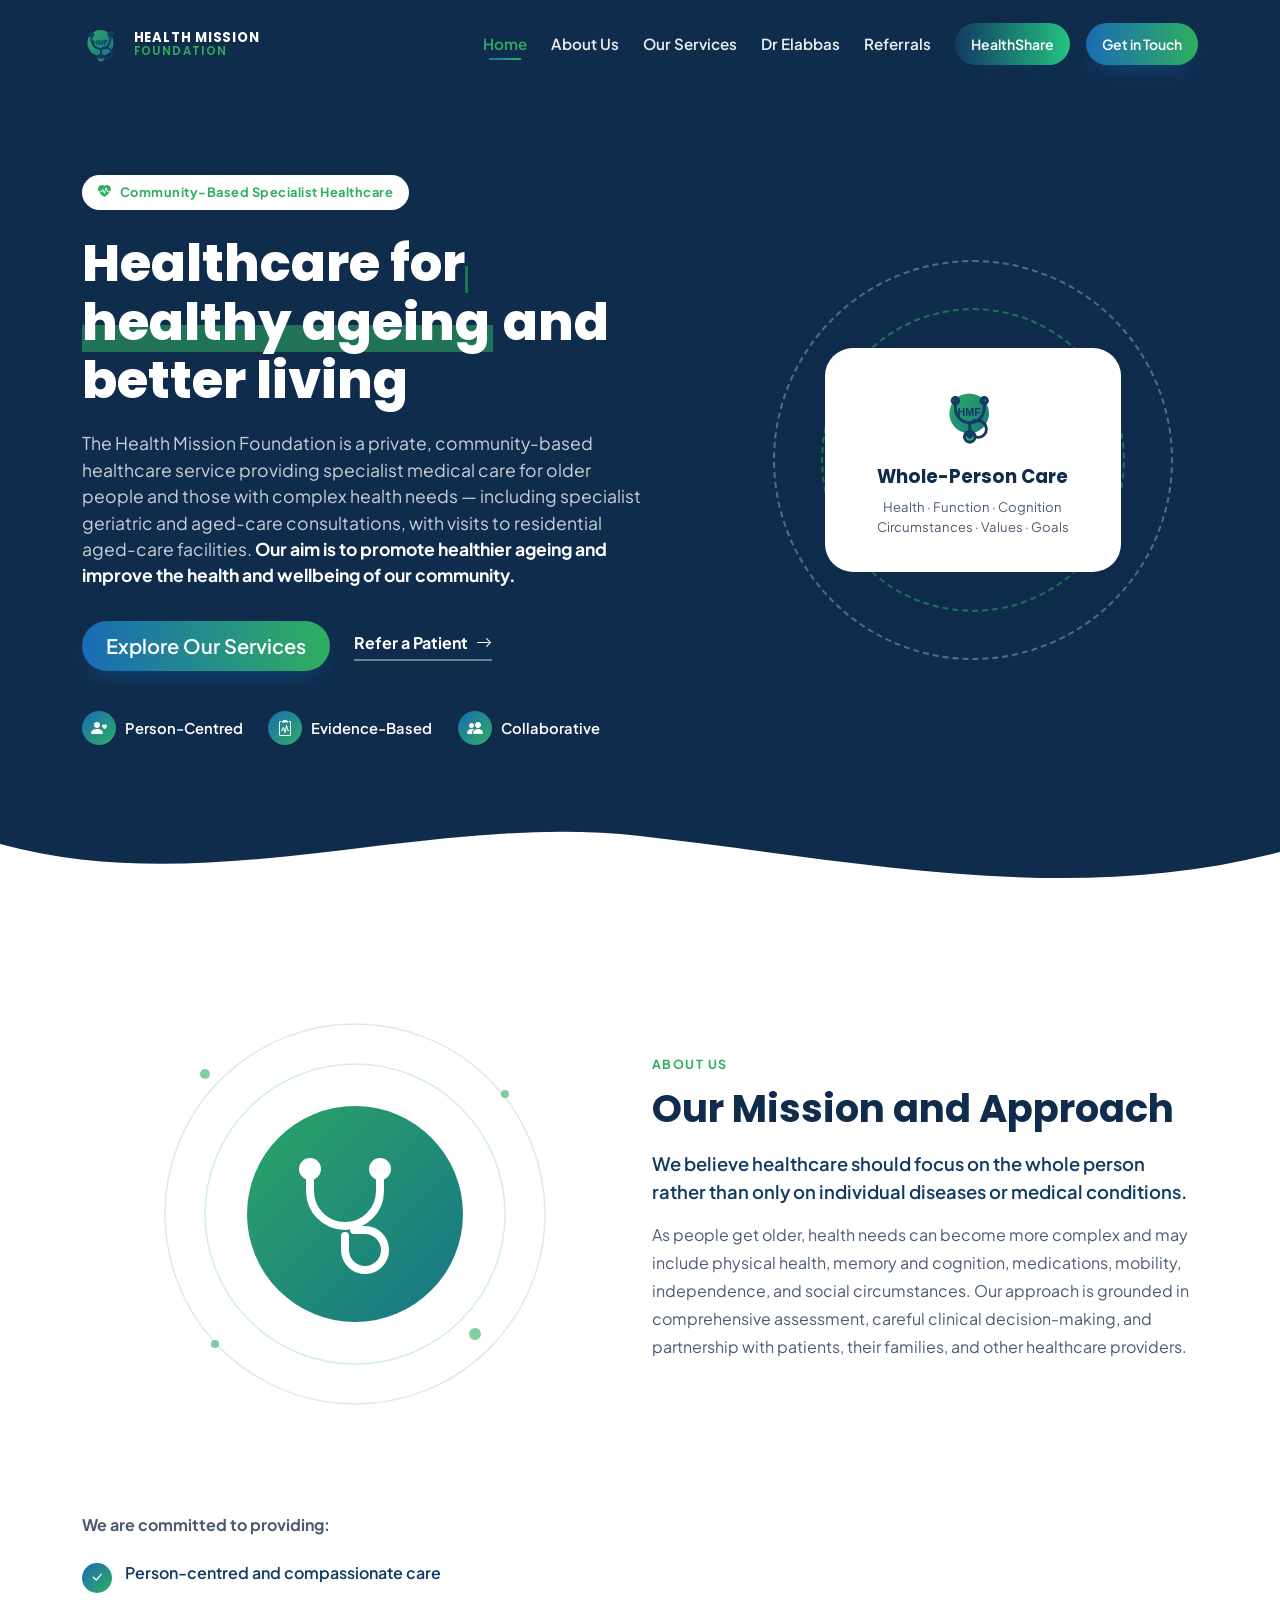
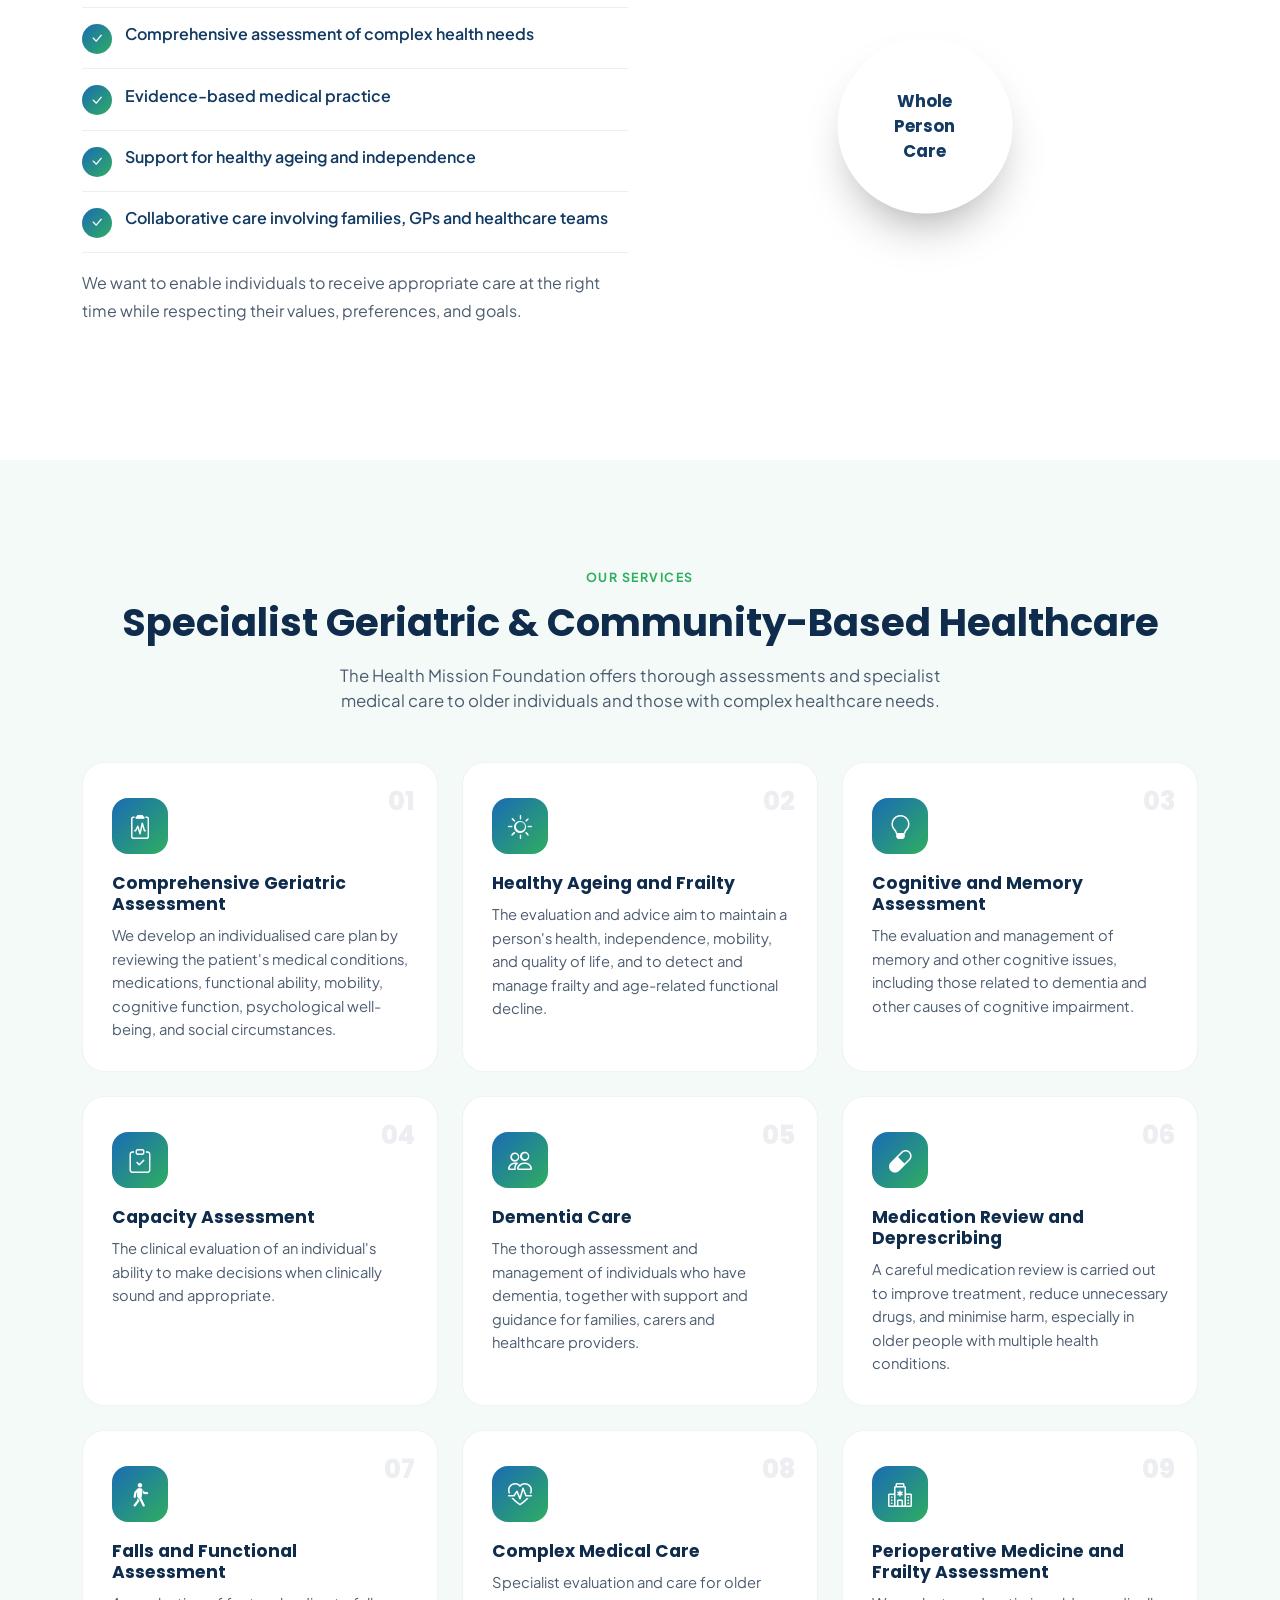
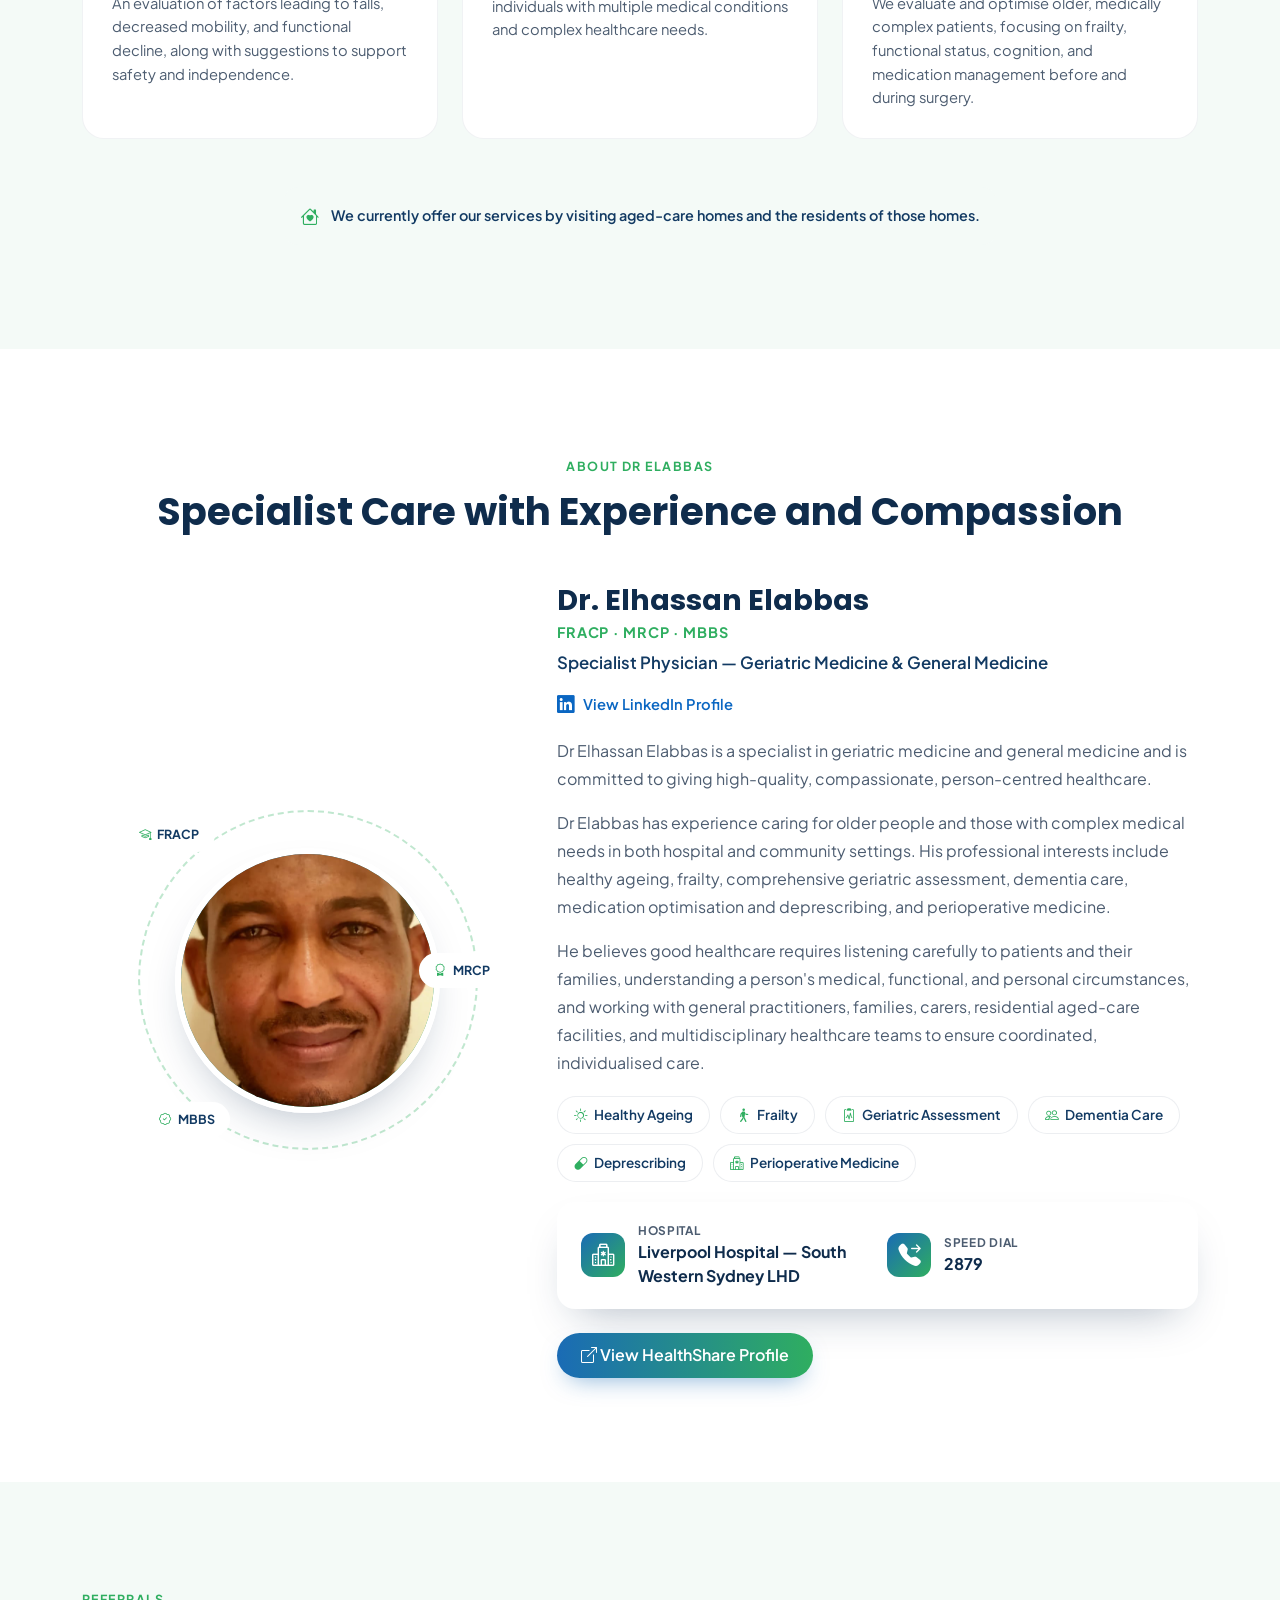
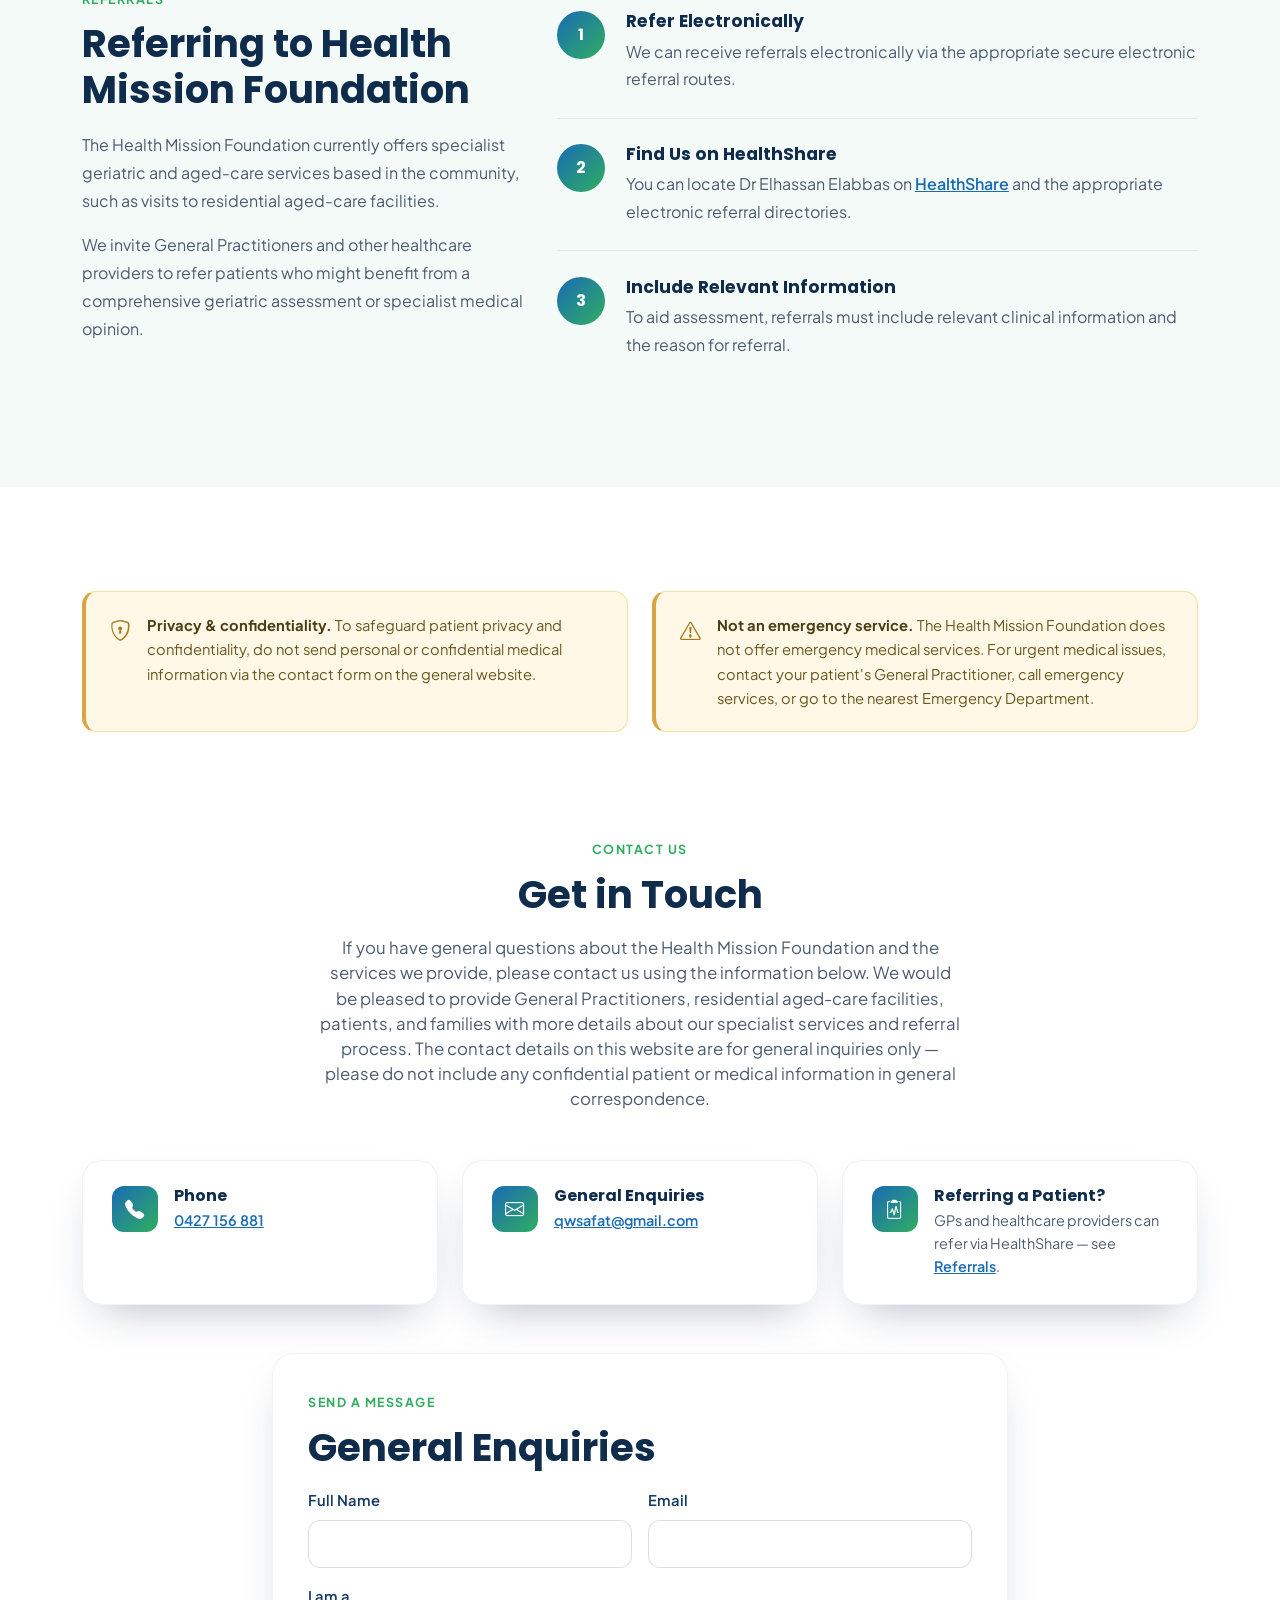
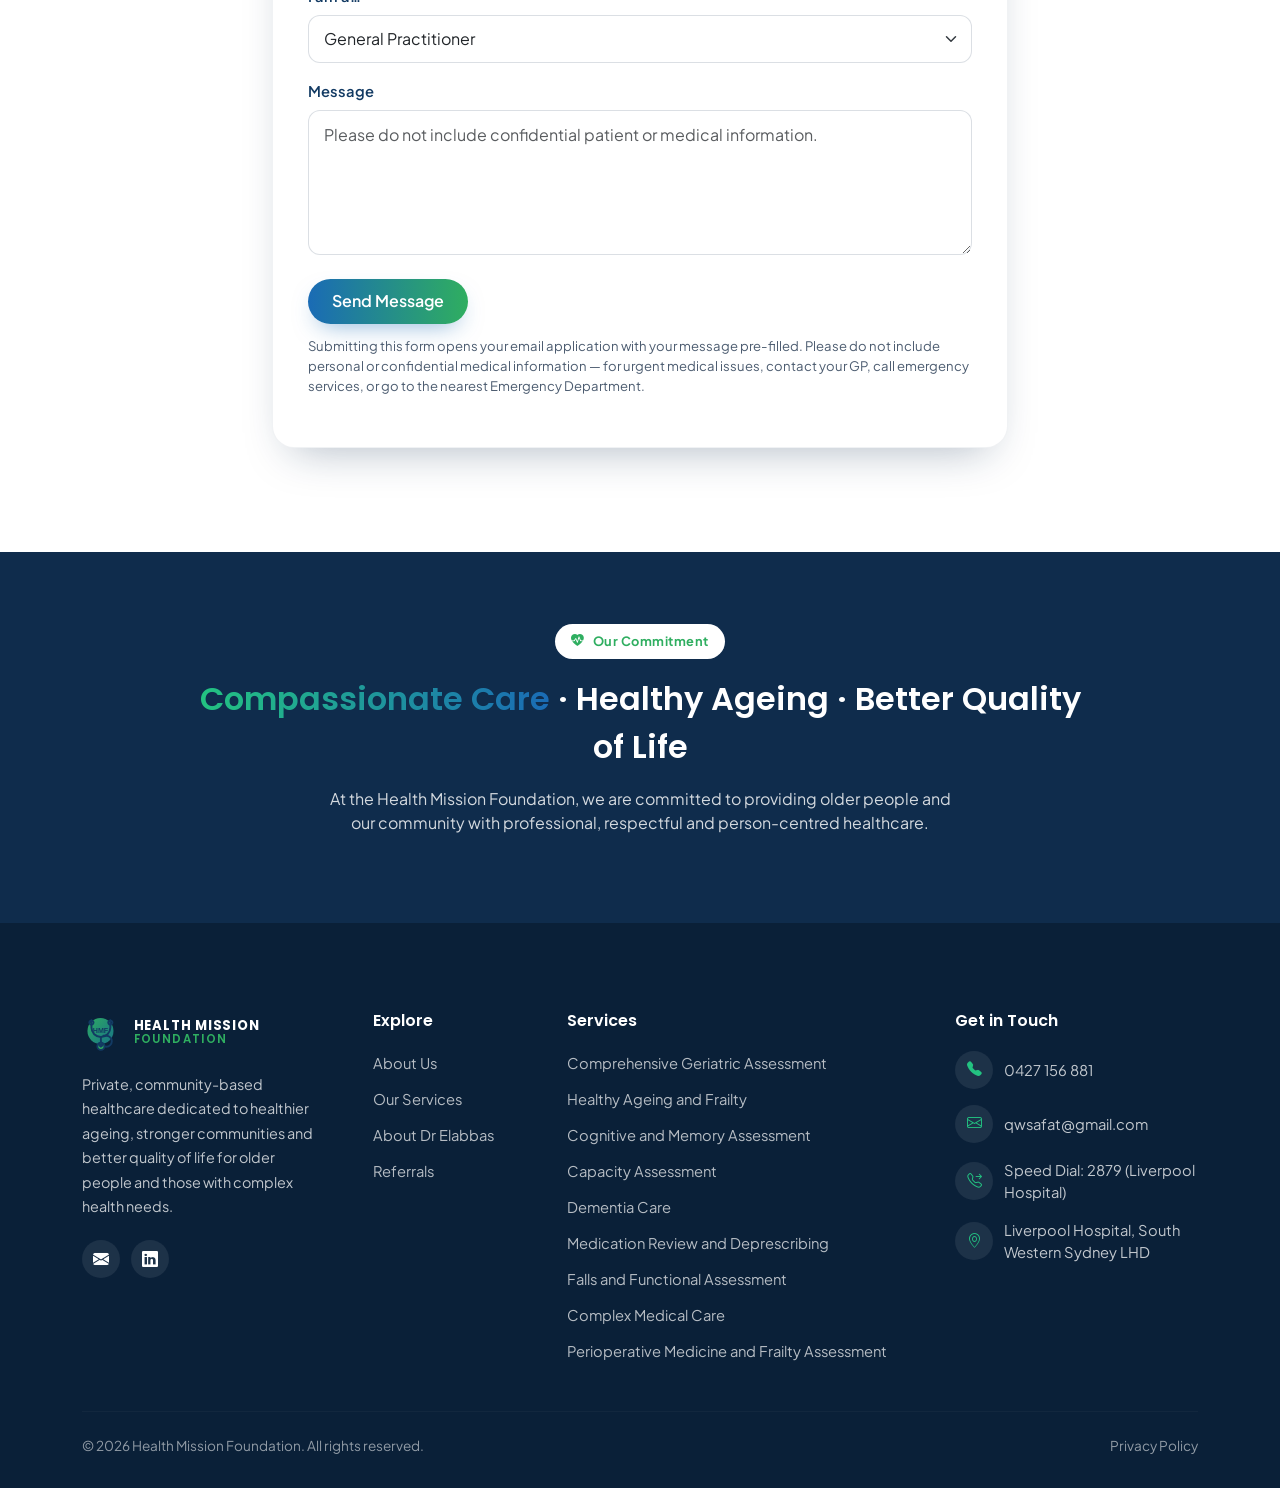
==== index.html @ 9118a7e2 "Initial commit: Health Mission Foundation website Single-page site (index.html) plus a privacy polic" ====
<!DOCTYPE html>
<html lang="en-AU">
<head>
<meta charset="UTF-8">
<meta name="viewport" content="width=device-width, initial-scale=1.0">
<title>Health Mission Foundation | Geriatric &amp; Aged-Care Specialist, South Western Sydney</title>
<meta name="description" content="Private, community-based specialist geriatric and general medicine care in South Western Sydney NSW. Comprehensive geriatric assessment, dementia care, falls &amp; frailty assessment, and more.">
<meta name="robots" content="index, follow">
<meta name="theme-color" content="#0f2c4c">

<!-- NOTE: this is a placeholder domain — replace every occurrence below (canonical, og:url, og:image, twitter:image, JSON-LD "url") with the real live domain once the site is deployed -->
<link rel="canonical" href="https://www.healthmissionfoundation.com.au/">

<!-- Social share previews (Open Graph / Twitter Card) -->
<meta property="og:type" content="website">
<meta property="og:site_name" content="Health Mission Foundation">
<meta property="og:title" content="Health Mission Foundation | Specialist Healthcare for Healthy Ageing">
<meta property="og:description" content="Private, community-based specialist geriatric and aged-care healthcare for older people and those with complex health needs.">
<meta property="og:image" content="https://www.healthmissionfoundation.com.au/assets/og-image.png">
<meta property="og:url" content="https://www.healthmissionfoundation.com.au/">
<meta property="og:locale" content="en_AU">
<meta name="twitter:card" content="summary_large_image">
<meta name="twitter:title" content="Health Mission Foundation | Specialist Healthcare for Healthy Ageing">
<meta name="twitter:description" content="Private, community-based specialist geriatric and aged-care healthcare for older people and those with complex health needs.">
<meta name="twitter:image" content="https://www.healthmissionfoundation.com.au/assets/og-image.png">

<link rel="icon" type="image/svg+xml" href="assets/logo.svg">

<!-- Fonts -->
<link rel="preconnect" href="https://fonts.googleapis.com">
<link href="https://fonts.googleapis.com/css2?family=Poppins:wght@500;600;700;800&family=Plus+Jakarta+Sans:wght@400;500;600;700&display=swap" rel="stylesheet">

<!-- Bootstrap -->
<link href="https://cdn.jsdelivr.net/npm/bootstrap@5.3.3/dist/css/bootstrap.min.css" rel="stylesheet">
<link rel="stylesheet" href="https://cdn.jsdelivr.net/npm/bootstrap-icons@1.11.3/font/bootstrap-icons.css">

<link rel="stylesheet" href="css/style.css">

<!-- Structured data for search engines -->
<script type="application/ld+json">
{
  "@context": "https://schema.org",
  "@type": "MedicalBusiness",
  "name": "Health Mission Foundation",
  "description": "Private, community-based healthcare service providing specialist geriatric and general medicine care for older people and those with complex health needs, including visits to residential aged-care facilities.",
  "url": "https://www.healthmissionfoundation.com.au/",
  "logo": "https://www.healthmissionfoundation.com.au/assets/logo.svg",
  "image": "https://www.healthmissionfoundation.com.au/assets/og-image.png",
  "telephone": "+61427156881",
  "email": "qwsafat@gmail.com",
  "areaServed": {
    "@type": "AdministrativeArea",
    "name": "South Western Sydney, NSW, Australia"
  },
  "medicalSpecialty": "Geriatric",
  "employee": {
    "@type": "Physician",
    "name": "Dr Elhassan Elabbas",
    "honorificPrefix": "Dr",
    "description": "Specialist Physician (Geriatric Medicine & General Medicine) — FRACP, MRCP, MBBS. Practises at Liverpool Hospital, South Western Sydney Local Health District.",
    "medicalSpecialty": ["Geriatric", "General Practice"]
  }
}
</script>
</head>
<body>

<!-- ============ NAVBAR ============ -->
<nav class="navbar navbar-expand-lg fixed-top hmf-navbar" id="hmfNav">
  <div class="container">
    <a class="navbar-brand hmf-brand" href="index.html#top">
      <img src="assets/logo.svg" alt="Health Mission Foundation" class="hmf-brand-mark">
      <span class="hmf-brand-text">
        <span class="hmf-brand-line1">HEALTH MISSION</span>
        <span class="hmf-brand-line2">FOUNDATION</span>
      </span>
    </a>
    <button class="navbar-toggler" type="button" data-bs-toggle="collapse" data-bs-target="#hmfNavLinks" aria-controls="hmfNavLinks" aria-expanded="false" aria-label="Toggle navigation">
      <span class="navbar-toggler-icon"></span>
    </button>
    <div class="collapse navbar-collapse" id="hmfNavLinks">
      <ul class="navbar-nav ms-auto align-items-lg-center gap-lg-2">
        <li class="nav-item"><a class="nav-link" href="index.html#top">Home</a></li>
        <li class="nav-item"><a class="nav-link" href="index.html#about">About Us</a></li>
        <li class="nav-item"><a class="nav-link" href="index.html#services">Our Services</a></li>
        <li class="nav-item"><a class="nav-link" href="index.html#specialist">Dr Elabbas</a></li>
        <li class="nav-item"><a class="nav-link" href="index.html#referrals">Referrals</a></li>
        <li class="nav-item ms-lg-2">
          <a class="btn hmf-btn-healthshare btn-sm px-3" href="https://www.healthshare.com.au/profile/professional/437690-dr-elhassan-elabbas/" target="_blank" rel="noopener noreferrer">HealthShare</a>
        </li>
        <li class="nav-item ms-lg-2">
          <a class="btn hmf-btn-primary btn-sm px-3" href="index.html#contact">Get in Touch</a>
        </li>
      </ul>
    </div>
  </div>
</nav>

<!-- ============ HOME / HERO ============ -->
<header class="hmf-hero" id="top">
  <svg class="hmf-heartbeat" viewBox="0 0 800 120" preserveAspectRatio="none" aria-hidden="true">
    <path id="hmfHeartbeatPath" d="M0,60 L140,60 L165,20 L190,100 L215,60 L250,60 L270,40 L290,60 L800,60" />
  </svg>

  <div class="container hmf-hero-content">
    <div class="row align-items-center gy-5">
      <div class="col-lg-7">
        <span class="hmf-eyebrow reveal-up">
          <i class="bi bi-heart-pulse-fill"></i> Community-Based Specialist Healthcare
        </span>
        <h1 class="hmf-hero-title reveal-up delay-1">
          Healthcare for <span class="hmf-highlight-mark"> <br>
            healthy ageing</span> and better living
        </h1>
        <p class="hmf-hero-sub reveal-up delay-2">
          The Health Mission Foundation is a private, community-based healthcare service
          providing specialist medical care for older people and those with complex health
          needs &mdash; including specialist geriatric and aged-care consultations, with
          visits to residential aged-care facilities.
          <strong>Our aim is to promote healthier ageing and improve the health and
          wellbeing of our community.</strong>
        </p>
        <div class="d-flex flex-wrap align-items-center gap-4 reveal-up delay-3">
          <a href="index.html#services" class="btn hmf-btn-primary btn-lg px-4">Explore Our Services</a>
          <a href="index.html#referrals" class="hmf-text-link">Refer a Patient <i class="bi bi-arrow-right"></i></a>
        </div>

        <div class="hmf-value-strip reveal-up delay-4">
          <div class="hmf-value-item"><i class="bi bi-person-heart"></i><span>Person-Centred</span></div>
          <div class="hmf-value-item"><i class="bi bi-clipboard2-pulse"></i><span>Evidence-Based</span></div>
          <div class="hmf-value-item"><i class="bi bi-people-fill"></i><span>Collaborative</span></div>
        </div>
      </div>

      <div class="col-lg-5">
        <div class="hmf-hero-visual reveal-up delay-2">
          <div class="hmf-orbit-ring hmf-ring-1"></div>
          <div class="hmf-orbit-ring hmf-ring-2"></div>
          <div class="hmf-hero-card">
            <img src="assets/logo.svg" alt="HMF mark" class="hmf-hero-logo">
            <p class="hmf-hero-card-title">Whole-Person Care</p>
            <p class="hmf-hero-card-sub">Health &middot; Function &middot; Cognition<br>Circumstances &middot; Values &middot; Goals</p>
          </div>
        </div>
      </div>
    </div>
  </div>

  <div class="hmf-hero-wave">
    <svg viewBox="0 0 1440 90" preserveAspectRatio="none"><path d="M0,32 C240,90 480,0 720,24 C960,48 1200,96 1440,40 L1440,100 L0,100 Z"></path></svg>
  </div>
</header>

<!-- ============ ABOUT US ============ -->
<section class="hmf-section" id="about">
  <div class="container">
    <div class="row align-items-center gy-5">
      <div class="col-lg-6 reveal-up">
        <div class="hmf-about-graphic" aria-hidden="true">
          <svg viewBox="0 0 420 420" class="w-100">
            <circle cx="210" cy="210" r="190" class="hmf-og-ring" />
            <circle cx="210" cy="210" r="150" class="hmf-og-ring hmf-og-ring-2" />
            <circle cx="210" cy="210" r="108" fill="url(#aboutGrad)"/>
            <defs>
              <linearGradient id="aboutGrad" x1="60" y1="60" x2="360" y2="360" gradientUnits="userSpaceOnUse">
                <stop offset="0" stop-color="#2FAE60"/>
                <stop offset="1" stop-color="#146B8C"/>
              </linearGradient>
            </defs>
            <g transform="translate(150,150)" fill="none" stroke="#ffffff" stroke-width="8" stroke-linecap="round" stroke-linejoin="round">
              <path d="M15 15 v22 a35 35 0 0 0 70 0 V15"/>
              <circle cx="15" cy="15" r="7"/>
              <circle cx="85" cy="15" r="7"/>
              <path d="M50 82 v14 a20 20 0 1 0 20 -20 h-11"/>
            </g>
            <circle cx="150" cy="150" r="0" />
            <g class="hmf-og-dots">
              <circle cx="60" cy="70" r="5"/>
              <circle cx="360" cy="90" r="4"/>
              <circle cx="330" cy="330" r="6"/>
              <circle cx="70" cy="340" r="4"/>
            </g>
          </svg>
        </div>
      </div>
      <div class="col-lg-6 reveal-up delay-1">
        <span class="hmf-kicker">About Us</span>
        <h2 class="hmf-h2">Our Mission and Approach</h2>
        <p class="hmf-lead-text">
          We believe healthcare should focus on the whole person rather than only on
          individual diseases or medical conditions.
        </p>
        <p class="hmf-body-text">
          As people get older, health needs can become more complex and may include physical
          health, memory and cognition, medications, mobility, independence, and social
          circumstances. Our approach is grounded in comprehensive assessment, careful
          clinical decision-making, and partnership with patients, their families, and other
          healthcare providers.
        </p>
      </div>
    </div>

    <div class="row align-items-center gy-5 mt-4">
      <div class="col-lg-6 reveal-up">
        <p class="hmf-body-text mb-2"><strong>We are committed to providing:</strong></p>
        <div class="hmf-mission-item">
          <i class="bi bi-check-lg"></i>
          <span>Person-centred and compassionate care</span>
        </div>
        <div class="hmf-mission-item">
          <i class="bi bi-check-lg"></i>
          <span>Comprehensive assessment of complex health needs</span>
        </div>
        <div class="hmf-mission-item">
          <i class="bi bi-check-lg"></i>
          <span>Evidence-based medical practice</span>
        </div>
        <div class="hmf-mission-item">
          <i class="bi bi-check-lg"></i>
          <span>Support for healthy ageing and independence</span>
        </div>
        <div class="hmf-mission-item">
          <i class="bi bi-check-lg"></i>
          <span>Collaborative care involving families, GPs and healthcare teams</span>
        </div>
        <p class="hmf-body-text mt-3">
          We want to enable individuals to receive appropriate care at the right time while
          respecting their values, preferences, and goals.
        </p>
      </div>

      <div class="col-lg-6 reveal-up delay-1">
        <div class="hmf-orbit-wrap">
          <div class="hmf-orbit-center">
            <span>Whole<br>Person<br>Care</span>
          </div>
          <div class="hmf-orbit-item" style="--i:0;"><i class="bi bi-heart-pulse"></i><span>Health</span></div>
          <div class="hmf-orbit-item" style="--i:1;"><i class="bi bi-lightning-charge"></i><span>Function</span></div>
          <div class="hmf-orbit-item" style="--i:2;"><i class="bi bi-lightbulb"></i><span>Cognition</span></div>
          <div class="hmf-orbit-item" style="--i:3;"><i class="bi bi-house-heart"></i><span>Circumstances</span></div>
          <div class="hmf-orbit-item" style="--i:4;"><i class="bi bi-gem"></i><span>Values</span></div>
          <div class="hmf-orbit-item" style="--i:5;"><i class="bi bi-flag"></i><span>Goals</span></div>
        </div>
      </div>
    </div>
  </div>
</section>

<!-- ============ OUR SERVICES ============ -->
<section class="hmf-section hmf-section-alt" id="services">
  <div class="container">
    <div class="text-center mb-5 reveal-up">
      <span class="hmf-kicker">Our Services</span>
      <h2 class="hmf-h2">Specialist Geriatric &amp; Community-Based Healthcare</h2>
      <p class="hmf-section-sub mx-auto">
        The Health Mission Foundation offers thorough assessments and specialist medical care
        to older individuals and those with complex healthcare needs.
      </p>
    </div>

    <div class="row g-4">

      <div class="col-md-6 col-lg-4 reveal-up">
        <div class="hmf-service-card">
          <span class="hmf-service-num">01</span>
          <div class="hmf-service-icon"><i class="bi bi-clipboard2-pulse"></i></div>
          <h3>Comprehensive Geriatric Assessment</h3>
          <p>We develop an individualised care plan by reviewing the patient's medical conditions, medications, functional ability, mobility, cognitive function, psychological well-being, and social circumstances.</p>
        </div>
      </div>

      <div class="col-md-6 col-lg-4 reveal-up delay-1">
        <div class="hmf-service-card">
          <span class="hmf-service-num">02</span>
          <div class="hmf-service-icon"><i class="bi bi-sun"></i></div>
          <h3>Healthy Ageing and Frailty</h3>
          <p>The evaluation and advice aim to maintain a person's health, independence, mobility, and quality of life, and to detect and manage frailty and age-related functional decline.</p>
        </div>
      </div>

      <div class="col-md-6 col-lg-4 reveal-up delay-2">
        <div class="hmf-service-card">
          <span class="hmf-service-num">03</span>
          <div class="hmf-service-icon"><i class="bi bi-lightbulb"></i></div>
          <h3>Cognitive and Memory Assessment</h3>
          <p>The evaluation and management of memory and other cognitive issues, including those related to dementia and other causes of cognitive impairment.</p>
        </div>
      </div>

      <div class="col-md-6 col-lg-4 reveal-up">
        <div class="hmf-service-card">
          <span class="hmf-service-num">04</span>
          <div class="hmf-service-icon"><i class="bi bi-clipboard-check"></i></div>
          <h3>Capacity Assessment</h3>
          <p>The clinical evaluation of an individual's ability to make decisions when clinically sound and appropriate.</p>
        </div>
      </div>

      <div class="col-md-6 col-lg-4 reveal-up delay-1">
        <div class="hmf-service-card">
          <span class="hmf-service-num">05</span>
          <div class="hmf-service-icon"><i class="bi bi-people"></i></div>
          <h3>Dementia Care</h3>
          <p>The thorough assessment and management of individuals who have dementia, together with support and guidance for families, carers and healthcare providers.</p>
        </div>
      </div>

      <div class="col-md-6 col-lg-4 reveal-up delay-2">
        <div class="hmf-service-card">
          <span class="hmf-service-num">06</span>
          <div class="hmf-service-icon"><i class="bi bi-capsule"></i></div>
          <h3>Medication Review and Deprescribing</h3>
          <p>A careful medication review is carried out to improve treatment, reduce unnecessary drugs, and minimise harm, especially in older people with multiple health conditions.</p>
        </div>
      </div>

      <div class="col-md-6 col-lg-4 reveal-up">
        <div class="hmf-service-card">
          <span class="hmf-service-num">07</span>
          <div class="hmf-service-icon"><i class="bi bi-person-walking"></i></div>
          <h3>Falls and Functional Assessment</h3>
          <p>An evaluation of factors leading to falls, decreased mobility, and functional decline, along with suggestions to support safety and independence.</p>
        </div>
      </div>

      <div class="col-md-6 col-lg-4 reveal-up delay-1">
        <div class="hmf-service-card">
          <span class="hmf-service-num">08</span>
          <div class="hmf-service-icon"><i class="bi bi-heart-pulse"></i></div>
          <h3>Complex Medical Care</h3>
          <p>Specialist evaluation and care for older individuals with multiple medical conditions and complex healthcare needs.</p>
        </div>
      </div>

      <div class="col-md-6 col-lg-4 reveal-up delay-2">
        <div class="hmf-service-card">
          <span class="hmf-service-num">09</span>
          <div class="hmf-service-icon"><i class="bi bi-hospital"></i></div>
          <h3>Perioperative Medicine and Frailty Assessment</h3>
          <p>We evaluate and optimise older, medically complex patients, focusing on frailty, functional status, cognition, and medication management before and during surgery.</p>
        </div>
      </div>

    </div>

    <div class="text-center mt-5 reveal-up">
      <div class="hmf-mini-card d-inline-flex">
        <i class="bi bi-house-heart"></i>
        <span>We currently offer our services by visiting aged-care homes and the residents of those homes.</span>
      </div>
    </div>
  </div>
</section>

<!-- ============ ABOUT DR ELABBAS ============ -->
<section class="hmf-section" id="specialist">
  <div class="container">
    <div class="text-center mb-5 reveal-up">
      <span class="hmf-kicker">About Dr Elabbas</span>
      <h2 class="hmf-h2">Specialist Care with Experience and Compassion</h2>
    </div>

    <div class="row align-items-center gy-5">
      <div class="col-lg-5 reveal-up">
        <div class="hmf-doctor-portrait">
          <div class="hmf-doctor-portrait-ring"></div>
          <div class="hmf-doctor-portrait-badge"><img src="assets/dr-elabbas.jpeg" alt="Dr Elhassan Elabbas"></div>
          <div class="hmf-doctor-portrait-chip chip-top"><i class="bi bi-mortarboard"></i> FRACP</div>
          <div class="hmf-doctor-portrait-chip chip-mid"><i class="bi bi-award"></i> MRCP</div>
          <div class="hmf-doctor-portrait-chip chip-bottom"><i class="bi bi-patch-check"></i> MBBS</div>
        </div>
      </div>

      <div class="col-lg-7 reveal-up delay-1">
        <div class="hmf-doctor-profile">
          <h3 class="hmf-doctor-name">Dr. Elhassan Elabbas</h3>
          <p class="hmf-doctor-creds-line">FRACP &middot; MRCP &middot; MBBS</p>
          <p class="hmf-doctor-role-line">Specialist Physician &mdash; Geriatric Medicine &amp; General Medicine</p>
          <a class="hmf-linkedin-link" href="https://www.linkedin.com/in/dr-elhassan-elabbas-39b4a826b/" target="_blank" rel="noopener noreferrer">
            <i class="bi bi-linkedin"></i> View LinkedIn Profile
          </a>

          <p class="hmf-body-text">
            Dr Elhassan Elabbas is a specialist in geriatric medicine and general medicine and
            is committed to giving high-quality, compassionate, person-centred healthcare.
          </p>
          <p class="hmf-body-text">
            Dr Elabbas has experience caring for older people and those with complex medical
            needs in both hospital and community settings. His professional interests include
            healthy ageing, frailty, comprehensive geriatric assessment, dementia care,
            medication optimisation and deprescribing, and perioperative medicine.
          </p>
          <p class="hmf-body-text">
            He believes good healthcare requires listening carefully to patients and their
            families, understanding a person's medical, functional, and personal
            circumstances, and working with general practitioners, families, carers,
            residential aged-care facilities, and multidisciplinary healthcare teams to ensure
            coordinated, individualised care.
          </p>

          <div class="hmf-doctor-tags">
            <span class="hmf-doctor-tag"><i class="bi bi-sun"></i> Healthy Ageing</span>
            <span class="hmf-doctor-tag"><i class="bi bi-person-walking"></i> Frailty</span>
            <span class="hmf-doctor-tag"><i class="bi bi-clipboard2-pulse"></i> Geriatric Assessment</span>
            <span class="hmf-doctor-tag"><i class="bi bi-people"></i> Dementia Care</span>
            <span class="hmf-doctor-tag"><i class="bi bi-capsule"></i> Deprescribing</span>
            <span class="hmf-doctor-tag"><i class="bi bi-hospital"></i> Perioperative Medicine</span>
          </div>

          <div class="hmf-doctor-contact-panel">
            <div class="hmf-doctor-contact-item">
              <i class="bi bi-hospital"></i>
              <div>
                <span class="label">Hospital</span>
                <span class="value">Liverpool Hospital &mdash; South Western Sydney LHD</span>
              </div>
            </div>
            <div class="hmf-doctor-contact-item">
              <i class="bi bi-telephone-forward-fill"></i>
              <div>
                <span class="label">Speed Dial</span>
                <span class="value">2879</span>
              </div>
            </div>
          </div>

          <a href="https://www.healthshare.com.au/profile/professional/437690-dr-elhassan-elabbas/" target="_blank" rel="noopener noreferrer" class="btn hmf-btn-primary px-4 mt-4">
            <i class="bi bi-box-arrow-up-right"></i> View HealthShare Profile
          </a>
        </div>
      </div>
    </div>
  </div>
</section>

<!-- ============ REFERRALS ============ -->
<section class="hmf-section hmf-section-alt" id="referrals">
  <div class="container">
    <div class="row gy-5">
      <div class="col-lg-5 reveal-up">
        <span class="hmf-kicker">Referrals</span>
        <h2 class="hmf-h2">Referring to Health Mission Foundation</h2>
        <p class="hmf-body-text">
          The Health Mission Foundation currently offers specialist geriatric and aged-care
          services based in the community, such as visits to residential aged-care facilities.
        </p>
        <p class="hmf-body-text">
          We invite General Practitioners and other healthcare providers to refer patients who
          might benefit from a comprehensive geriatric assessment or specialist medical
          opinion.
        </p>
      </div>
      <div class="col-lg-7 reveal-up delay-1">
        <div class="hmf-referral-steps">
          <div class="hmf-referral-step">
            <div class="hmf-referral-step-num">1</div>
            <div class="hmf-referral-step-body">
              <h3>Refer Electronically</h3>
              <p>We can receive referrals electronically via the appropriate secure electronic referral routes.</p>
            </div>
          </div>
          <div class="hmf-referral-step">
            <div class="hmf-referral-step-num">2</div>
            <div class="hmf-referral-step-body">
              <h3>Find Us on HealthShare</h3>
              <p>You can locate Dr Elhassan Elabbas on <a href="https://www.healthshare.com.au/profile/professional/437690-dr-elhassan-elabbas/" target="_blank" rel="noopener noreferrer">HealthShare</a> and the appropriate electronic referral directories.</p>
            </div>
          </div>
          <div class="hmf-referral-step">
            <div class="hmf-referral-step-num">3</div>
            <div class="hmf-referral-step-body">
              <h3>Include Relevant Information</h3>
              <p>To aid assessment, referrals must include relevant clinical information and the reason for referral.</p>
            </div>
          </div>
        </div>
      </div>
    </div>
  </div>
</section>

<!-- ============ PLEASE NOTE ============ -->
<section class="hmf-section pb-0">
  <div class="container">
    <div class="row g-4">
      <div class="col-md-6 reveal-up">
        <div class="hmf-notice-card">
          <i class="bi bi-shield-lock"></i>
          <p><strong>Privacy &amp; confidentiality.</strong> To safeguard patient privacy and confidentiality, do not send personal or confidential medical information via the contact form on the general website.</p>
        </div>
      </div>
      <div class="col-md-6 reveal-up delay-1">
        <div class="hmf-notice-card">
          <i class="bi bi-exclamation-triangle"></i>
          <p><strong>Not an emergency service.</strong> The Health Mission Foundation does not offer emergency medical services. For urgent medical issues, contact your patient's General Practitioner, call emergency services, or go to the nearest Emergency Department.</p>
        </div>
      </div>
    </div>
  </div>
</section>

<!-- ============ CONTACT US ============ -->
<section class="hmf-section" id="contact">
  <div class="container">
    <div class="text-center mb-5 reveal-up">
      <span class="hmf-kicker">Contact Us</span>
      <h2 class="hmf-h2">Get in Touch</h2>
      <p class="hmf-section-sub mx-auto">
        If you have general questions about the Health Mission Foundation and the services we
        provide, please contact us using the information below. We would be pleased to
        provide General Practitioners, residential aged-care facilities, patients, and
        families with more details about our specialist services and referral process. The
        contact details on this website are for general inquiries only &mdash; please do not
        include any confidential patient or medical information in general correspondence.
      </p>
    </div>

    <div class="row justify-content-center g-4 mb-5">
      <div class="col-md-6 col-lg-4 reveal-up">
        <div class="hmf-contact-card">
          <i class="bi bi-telephone-fill"></i>
          <div>
            <h3>Phone</h3>
            <p><a href="tel:+61427156881">0427 156 881</a></p>
          </div>
        </div>
      </div>
      <div class="col-md-6 col-lg-4 reveal-up delay-1">
        <div class="hmf-contact-card">
          <i class="bi bi-envelope"></i>
          <div>
            <h3>General Enquiries</h3>
            <p><a href="mailto:qwsafat@gmail.com">qwsafat@gmail.com</a></p>
          </div>
        </div>
      </div>
      <div class="col-md-6 col-lg-4 reveal-up delay-2">
        <div class="hmf-contact-card">
          <i class="bi bi-clipboard2-pulse"></i>
          <div>
            <h3>Referring a Patient?</h3>
            <p>GPs and healthcare providers can refer via HealthShare &mdash; see <a href="index.html#referrals">Referrals</a>.</p>
          </div>
        </div>
      </div>
    </div>

    <div class="row justify-content-center">
      <div class="col-lg-8 reveal-up">
        <div class="hmf-form-panel">
          <span class="hmf-kicker">Send a Message</span>
          <h3 class="hmf-h2">General Enquiries</h3>

          <!-- This form opens the visitor's email client. Replace the address below with the practice's real email before publishing. -->
          <form action="mailto:qwsafat@gmail.com" method="post" enctype="text/plain">
            <div class="row g-3">
              <div class="col-md-6">
                <label for="hmfName" class="form-label">Full Name</label>
                <input type="text" class="form-control" id="hmfName" name="Name" required>
              </div>
              <div class="col-md-6">
                <label for="hmfEmail" class="form-label">Email</label>
                <input type="email" class="form-control" id="hmfEmail" name="Email" required>
              </div>
              <div class="col-12">
                <label for="hmfReason" class="form-label">I am a&hellip;</label>
                <select class="form-select" id="hmfReason" name="Reason">
                  <option>General Practitioner</option>
                  <option>Residential Aged-Care Facility</option>
                  <option>Patient or Family Member</option>
                  <option>Other Healthcare Provider</option>
                </select>
              </div>
              <div class="col-12">
                <label for="hmfMessage" class="form-label">Message</label>
                <textarea class="form-control" id="hmfMessage" name="Message" rows="5" required placeholder="Please do not include confidential patient or medical information."></textarea>
              </div>
            </div>
            <button type="submit" class="btn hmf-btn-primary px-4 mt-4">Send Message</button>
            <p class="hmf-form-note">Submitting this form opens your email application with your message pre-filled. Please do not include personal or confidential medical information &mdash; for urgent medical issues, contact your GP, call emergency services, or go to the nearest Emergency Department.</p>
          </form>
        </div>
      </div>
    </div>
  </div>
</section>

<!-- ============ OUR COMMITMENT ============ -->
<section class="hmf-cta-banner">
  <div class="container text-center reveal-up">
    <p class="hmf-eyebrow mb-3">
      <i class="bi bi-heart-pulse-fill"></i> Our Commitment
    </p>
    <p class="hmf-cta-text">
      <span class="hmf-text-gradient">Compassionate Care</span> &middot; Healthy Ageing &middot; Better Quality of Life
    </p>
    <p class="hmf-body-text-light hmf-cta-note mt-3">
      At the Health Mission Foundation, we are committed to providing older people and our
      community with professional, respectful and person-centred healthcare.
    </p>
  </div>
</section>

<!-- ============ FOOTER ============ -->
<footer class="hmf-footer">
  <div class="container">
    <div class="row g-5">
      <div class="col-lg-3">
        <a href="index.html#top" class="hmf-brand hmf-footer-brand">
          <img src="assets/logo.svg" alt="Health Mission Foundation" class="hmf-brand-mark">
          <span class="hmf-brand-text">
            <span class="hmf-brand-line1">HEALTH MISSION</span>
            <span class="hmf-brand-line2">FOUNDATION</span>
          </span>
        </a>
        <p class="hmf-footer-about">
          Private, community-based healthcare dedicated to healthier ageing, stronger
          communities and better quality of life for older people and those with complex
          health needs.
        </p>
        <div class="hmf-social">
          <a href="mailto:qwsafat@gmail.com" aria-label="Email"><i class="bi bi-envelope-fill"></i></a>
          <a href="https://www.linkedin.com/in/dr-elhassan-elabbas-39b4a826b/" target="_blank" rel="noopener noreferrer" aria-label="LinkedIn"><i class="bi bi-linkedin"></i></a>
        </div>
      </div>

      <div class="col-lg-2 col-6">
        <h4 class="hmf-footer-heading">Explore</h4>
        <ul class="hmf-footer-links">
          <li><a href="index.html#about">About Us</a></li>
          <li><a href="index.html#services">Our Services</a></li>
          <li><a href="index.html#specialist">About Dr Elabbas</a></li>
          <li><a href="index.html#referrals">Referrals</a></li>
        </ul>
      </div>

      <div class="col-lg-4 col-6">
        <h4 class="hmf-footer-heading">Services</h4>
        <ul class="hmf-footer-links">
          <li><a href="index.html#services">Comprehensive Geriatric Assessment</a></li>
          <li><a href="index.html#services">Healthy Ageing and Frailty</a></li>
          <li><a href="index.html#services">Cognitive and Memory Assessment</a></li>
          <li><a href="index.html#services">Capacity Assessment</a></li>
          <li><a href="index.html#services">Dementia Care</a></li>
          <li><a href="index.html#services">Medication Review and Deprescribing</a></li>
          <li><a href="index.html#services">Falls and Functional Assessment</a></li>
          <li><a href="index.html#services">Complex Medical Care</a></li>
          <li><a href="index.html#services">Perioperative Medicine and Frailty Assessment</a></li>
        </ul>
      </div>

      <div class="col-lg-3">
        <h4 class="hmf-footer-heading">Get in Touch</h4>
        <ul class="hmf-footer-contact">
          <li><i class="bi bi-telephone-fill"></i><span>0427 156 881</span></li>
          <li><i class="bi bi-envelope"></i><span>qwsafat@gmail.com</span></li>
          <li><i class="bi bi-telephone-forward"></i><span>Speed Dial: 2879 (Liverpool Hospital)</span></li>
          <li><i class="bi bi-geo-alt"></i><span>Liverpool Hospital, South Western Sydney LHD</span></li>
        </ul>
      </div>
    </div>

    <hr class="hmf-footer-divider">

    <div class="d-flex flex-column flex-sm-row justify-content-between align-items-center gap-2 hmf-footer-bottom">
      <p class="mb-0">&copy; <span id="hmfYear"></span> Health Mission Foundation. All rights reserved.</p>
      <p class="mb-0"><a href="privacy.html">Privacy Policy</a></p>
    </div>
  </div>
</footer>

<button id="hmfBackToTop" class="hmf-back-to-top" aria-label="Back to top"><i class="bi bi-arrow-up"></i></button>

<script src="https://cdn.jsdelivr.net/npm/bootstrap@5.3.3/dist/js/bootstrap.bundle.min.js"></script>
<script src="js/script.js"></script>
</body>
</html>
---- css/style.css ----
/* ==========================================================================
   Health Mission Foundation — custom styles (Bootstrap 5 base)
   ========================================================================== */

:root {
  --hmf-navy: #0f2c4c;
  --hmf-navy-2: #123a63;
  --hmf-blue: #1a6bb5;
  --hmf-green: #2fae60;
  --hmf-green-2: #23c281;
  --hmf-bg-soft: #f4faf7;
  --hmf-text: #17263a;
  --hmf-text-soft: #4c5c70;
  --hmf-gradient: linear-gradient(135deg, var(--hmf-navy) 0%, var(--hmf-blue) 55%, var(--hmf-green) 100%);
  --hmf-shadow: 0 20px 45px -20px rgba(15, 44, 76, 0.35);
}

html { scroll-behavior: smooth; }

body {
  font-family: 'Plus Jakarta Sans', system-ui, sans-serif;
  color: var(--hmf-text);
  background: #ffffff;
  overflow-x: hidden;
}

h1, h2, h3, h4, .hmf-brand-text {
  font-family: 'Poppins', sans-serif;
}

a { text-decoration: none; }

.hmf-text-gradient {
  background: linear-gradient(90deg, var(--hmf-green-2), var(--hmf-blue));
  -webkit-background-clip: text;
  background-clip: text;
  color: transparent;
}

/* ---------- Buttons ---------- */
.hmf-btn-primary {
  background: linear-gradient(90deg, var(--hmf-blue), var(--hmf-green));
  border: none;
  color: #fff;
  font-weight: 600;
  border-radius: 50px;
  padding-top: .65rem;
  padding-bottom: .65rem;
  box-shadow: 0 10px 25px -10px rgba(26, 107, 181, .55);
  transition: transform .25s ease, box-shadow .25s ease;
}
.hmf-btn-primary:hover {
  transform: translateY(-3px);
  box-shadow: 0 16px 30px -10px rgba(26, 107, 181, .6);
  color: #fff;
}
.hmf-btn-outline {
  border: 2px solid var(--hmf-navy-2);
  color: var(--hmf-navy-2);
  font-weight: 600;
  border-radius: 50px;
  background: transparent;
  transition: all .25s ease;
}
.hmf-btn-outline:hover {
  background: var(--hmf-navy-2);
  color: #fff;
  transform: translateY(-3px);
}
.hmf-btn-light {
  background: #fff;
  color: var(--hmf-navy-2);
  font-weight: 600;
  border-radius: 50px;
  border: none;
  transition: all .25s ease;
}
.hmf-btn-light:hover {
  transform: translateY(-3px);
  color: var(--hmf-navy-2);
  box-shadow: 0 14px 28px -10px rgba(0,0,0,.25);
}
.hmf-btn-healthshare {
  background: linear-gradient(90deg, var(--hmf-navy-2), var(--hmf-green-2));
  border: none;
  color: #fff;
  font-weight: 600;
  border-radius: 50px;
  padding-top: .65rem;
  padding-bottom: .65rem;
  box-shadow: 0 10px 25px -10px rgba(18, 58, 99, .55);
  transition: transform .25s ease, box-shadow .25s ease;
}
.hmf-btn-healthshare:hover {
  transform: translateY(-3px);
  box-shadow: 0 16px 30px -10px rgba(18, 58, 99, .6);
  color: #fff;
}

/* ---------- Navbar ---------- */
.hmf-navbar {
  padding: 18px 0;
  background: transparent;
  transition: all .35s ease;
}
.hmf-navbar.scrolled {
  padding: 10px 0;
  background: rgba(255,255,255,.9);
  backdrop-filter: blur(12px);
  box-shadow: 0 8px 30px -15px rgba(15,44,76,.25);
}
.hmf-brand {
  display: flex;
  align-items: center;
  gap: .6rem;
}
.hmf-brand-mark { width: 42px; height: 42px; }
.hmf-brand-text { display: flex; flex-direction: column; line-height: 1.05; }
.hmf-brand-line1 { font-weight: 700; font-size: .82rem; letter-spacing: .06em; color: var(--hmf-navy-2); }
.hmf-brand-line2 { font-weight: 600; font-size: .72rem; letter-spacing: .12em; color: var(--hmf-green); }

.hmf-navbar .nav-link {
  color: var(--hmf-navy-2);
  font-weight: 600;
  font-size: .95rem;
  padding: .5rem .9rem;
  position: relative;
}
.hmf-navbar .nav-link::after {
  content: "";
  position: absolute;
  left: .9rem; right: .9rem; bottom: .2rem;
  height: 2px;
  background: linear-gradient(90deg, var(--hmf-blue), var(--hmf-green));
  transform: scaleX(0);
  transform-origin: left;
  transition: transform .25s ease;
}
.hmf-navbar .nav-link:hover::after { transform: scaleX(1); }
.hmf-navbar .nav-link.active { color: var(--hmf-green); }
.hmf-navbar .nav-link.active::after { transform: scaleX(1); }

/* Hero is a solid dark panel: keep nav text legible before the navbar picks up its scrolled (white) background */
@media (min-width: 992px) {
  .hmf-navbar:not(.scrolled) .nav-link:not(.active) { color: rgba(255, 255, 255, .92); }
  .hmf-navbar:not(.scrolled) .hmf-brand-line1 { color: #fff; }
}

/* ---------- Hero ---------- */
.hmf-hero {
  position: relative;
  min-height: 100vh;
  display: flex;
  align-items: center;
  padding-top: 140px;
  padding-bottom: 120px;
  background: var(--hmf-navy);
  overflow: hidden;
}
.hmf-hero-blob {
  position: absolute;
  border-radius: 50%;
  filter: blur(60px);
  opacity: .55;
  z-index: 0;
  animation: hmfFloat 9s ease-in-out infinite;
}
.hmf-blob-1 {
  width: 520px; height: 520px;
  top: -180px; right: -160px;
  background: radial-gradient(circle at 30% 30%, var(--hmf-green-2), transparent 70%);
}
.hmf-blob-2 {
  width: 420px; height: 420px;
  bottom: -160px; left: -140px;
  background: radial-gradient(circle at 60% 40%, var(--hmf-blue), transparent 70%);
  animation-delay: 2s;
}
@keyframes hmfFloat {
  0%, 100% { transform: translateY(0) scale(1); }
  50% { transform: translateY(-25px) scale(1.05); }
}

.hmf-heartbeat {
  position: absolute;
  top: 18%;
  left: 0;
  width: 100%;
  height: 90px;
  z-index: 0;
  opacity: .35;
}
.hmf-heartbeat path {
  fill: none;
  stroke: rgba(255, 255, 255, .6);
  stroke-width: 2.5;
  stroke-linecap: round;
  stroke-linejoin: round;
  stroke-dasharray: 1400;
  stroke-dashoffset: 1400;
  animation: hmfDraw 6s linear infinite;
}
@keyframes hmfDraw {
  0% { stroke-dashoffset: 1400; }
  60% { stroke-dashoffset: 0; }
  100% { stroke-dashoffset: -1400; }
}

.hmf-hero-content { position: relative; z-index: 2; }

.hmf-eyebrow {
  display: inline-flex;
  align-items: center;
  gap: .5rem;
  background: #fff;
  color: var(--hmf-green);
  font-weight: 700;
  font-size: .8rem;
  letter-spacing: .04em;
  padding: .5rem 1rem;
  border-radius: 50px;
  box-shadow: var(--hmf-shadow);
  margin-bottom: 1.5rem;
}

.hmf-hero-title {
  font-size: clamp(2.2rem, 4vw, 3.4rem);
  font-weight: 800;
  color: #fff;
  line-height: 1.15;
  margin-bottom: 1.25rem;
}

.hmf-highlight-mark {
  background-image: linear-gradient(rgba(47, 174, 96, .55), rgba(47, 174, 96, .55));
  background-repeat: no-repeat;
  background-size: 100% 38%;
  background-position: 0 88%;
  padding: 0 .05em;
}

.hmf-hero-sub {
  font-size: 1.1rem;
  color: rgba(255, 255, 255, .78);
  max-width: 560px;
  margin-bottom: 2rem;
}
.hmf-hero-sub strong { color: #fff; }

.hmf-text-link {
  display: inline-flex;
  align-items: center;
  gap: .5rem;
  font-weight: 700;
  color: #fff;
  border-bottom: 2px solid rgba(255, 255, 255, .4);
  padding-bottom: .2rem;
  transition: border-color .2s ease, gap .2s ease;
}
.hmf-text-link:hover {
  color: #fff;
  border-color: var(--hmf-green-2);
  gap: .7rem;
}

.hmf-value-strip {
  display: flex;
  flex-wrap: wrap;
  gap: 1.6rem;
  margin-top: 2.5rem;
}
.hmf-value-item {
  display: flex;
  align-items: center;
  gap: .55rem;
  font-weight: 600;
  color: #fff;
  font-size: .92rem;
}
.hmf-value-item i {
  color: #fff;
  background: linear-gradient(135deg, var(--hmf-blue), var(--hmf-green));
  width: 34px; height: 34px;
  display: flex; align-items: center; justify-content: center;
  border-radius: 50%;
  font-size: 1rem;
}

/* Hero visual */
.hmf-hero-visual {
  position: relative;
  width: 100%;
  max-width: 400px;
  margin: 0 auto;
  aspect-ratio: 1 / 1;
  display: flex;
  align-items: center;
  justify-content: center;
}
.hmf-orbit-ring {
  position: absolute;
  border: 2px dashed rgba(255, 255, 255, .3);
  border-radius: 50%;
}
.hmf-ring-1 { inset: 0; animation: hmfSpin 40s linear infinite; }
.hmf-ring-2 { inset: 12%; border-color: rgba(47, 174, 96, .55); animation: hmfSpin 30s linear infinite reverse; }
@keyframes hmfSpin { from { transform: rotate(0deg);} to { transform: rotate(360deg);} }

.hmf-hero-card {
  position: relative;
  z-index: 2;
  background: #fff;
  border-radius: 28px;
  padding: 2.2rem 1.8rem;
  text-align: center;
  width: 74%;
  box-shadow: var(--hmf-shadow);
}
.hmf-hero-logo { width: 64px; height: 64px; margin-bottom: 1rem; }
.hmf-hero-card-title { font-weight: 700; color: var(--hmf-navy); font-size: 1.15rem; margin-bottom: .4rem; font-family: 'Poppins', sans-serif; }
.hmf-hero-card-sub { font-size: .82rem; color: var(--hmf-text-soft); margin: 0; line-height: 1.5; }

.hmf-hero-wave {
  position: absolute;
  left: 0; right: 0; bottom: -2px;
  line-height: 0;
  z-index: 1;
}
.hmf-hero-wave svg { width: 100%; height: 90px; display: block; }
.hmf-hero-wave path { fill: #ffffff; }

/* ---------- Inner page header ---------- */
.hmf-page-header {
  position: relative;
  padding-top: 150px;
  padding-bottom: 4.5rem;
  background: linear-gradient(180deg, #f8fcfa 0%, #eef7f3 100%);
  overflow: hidden;
}
.hmf-page-header .container { position: relative; z-index: 1; }
.hmf-breadcrumb {
  font-size: .85rem;
  font-weight: 600;
  color: var(--hmf-text-soft);
  margin-bottom: .9rem;
}
.hmf-breadcrumb a { color: var(--hmf-blue); }
.hmf-breadcrumb a:hover { text-decoration: underline; }
.hmf-page-header .hmf-h2 { margin-bottom: 0; }
.hmf-page-header-sub {
  color: var(--hmf-text-soft);
  max-width: 680px;
  margin-top: 1rem;
  font-size: 1.05rem;
}

/* ---------- Section basics ---------- */
.hmf-section { padding: 6.5rem 0; }
.hmf-section-alt { background: var(--hmf-bg-soft); }

.hmf-kicker {
  display: inline-block;
  font-weight: 700;
  letter-spacing: .12em;
  text-transform: uppercase;
  font-size: .78rem;
  color: var(--hmf-green);
  margin-bottom: .8rem;
}
.hmf-kicker-light { color: var(--hmf-green-2); }

.hmf-h2 {
  font-weight: 700;
  color: var(--hmf-navy);
  font-size: clamp(1.7rem, 3vw, 2.4rem);
  margin-bottom: 1.1rem;
}

.hmf-section-sub {
  color: var(--hmf-text-soft);
  max-width: 640px;
  font-size: 1.05rem;
}

.hmf-lead-text {
  font-size: 1.15rem;
  font-weight: 600;
  color: var(--hmf-navy-2);
  margin-bottom: 1rem;
}
.hmf-body-text { color: var(--hmf-text-soft); margin-bottom: 1rem; line-height: 1.75; }
.hmf-body-text-light { color: rgba(255,255,255,.82); }

/* About graphic */
.hmf-about-graphic { max-width: 420px; margin: 0 auto; }
.hmf-og-ring { fill: none; stroke: rgba(26,107,181,.15); stroke-width: 1.5; }
.hmf-og-ring-2 { stroke: rgba(47,174,96,.2); }
.hmf-og-dots circle { fill: var(--hmf-green); opacity: .6; }

.hmf-mini-card {
  display: flex;
  align-items: center;
  gap: .7rem;
  background: var(--hmf-bg-soft);
  border-radius: 14px;
  padding: .9rem 1rem;
  font-weight: 600;
  font-size: .9rem;
  color: var(--hmf-navy-2);
  height: 100%;
}
.hmf-mini-card i { color: var(--hmf-green); font-size: 1.2rem; }

/* ---------- Services ---------- */
.hmf-service-card {
  position: relative;
  background: #fff;
  border-radius: 22px;
  padding: 2.2rem 1.8rem 1.8rem;
  height: 100%;
  border: 1px solid rgba(15,44,76,.06);
  transition: transform .3s ease, box-shadow .3s ease, border-color .3s ease;
  overflow: hidden;
}
.hmf-service-card::before {
  content: "";
  position: absolute;
  inset: 0;
  background: linear-gradient(135deg, rgba(26,107,181,.06), rgba(47,174,96,.06));
  opacity: 0;
  transition: opacity .3s ease;
}
.hmf-service-card:hover {
  transform: translateY(-8px);
  box-shadow: var(--hmf-shadow);
  border-color: transparent;
}
.hmf-service-card:hover::before { opacity: 1; }

.hmf-service-num {
  position: absolute;
  top: 1.2rem; right: 1.4rem;
  font-family: 'Poppins', sans-serif;
  font-weight: 800;
  font-size: 1.6rem;
  color: rgba(15,44,76,.08);
}
.hmf-service-icon {
  width: 56px; height: 56px;
  border-radius: 16px;
  display: flex; align-items: center; justify-content: center;
  background: linear-gradient(135deg, var(--hmf-blue), var(--hmf-green));
  color: #fff;
  font-size: 1.5rem;
  margin-bottom: 1.2rem;
  position: relative;
  z-index: 1;
}
.hmf-service-card h3 {
  font-family: 'Poppins', sans-serif;
  font-size: 1.08rem;
  font-weight: 700;
  color: var(--hmf-navy);
  margin-bottom: .6rem;
  position: relative;
  z-index: 1;
}
.hmf-service-card p {
  font-size: .92rem;
  color: var(--hmf-text-soft);
  margin: 0;
  position: relative;
  z-index: 1;
  line-height: 1.6;
}

/* ---------- Team / Doctor profile ---------- */
.hmf-doctor-portrait {
  position: relative;
  width: 100%;
  max-width: 340px;
  margin: 0 auto;
  aspect-ratio: 1 / 1;
  display: flex;
  align-items: center;
  justify-content: center;
}
.hmf-doctor-portrait-ring {
  position: absolute;
  inset: 0;
  border: 2px dashed rgba(47, 174, 96, .3);
  border-radius: 50%;
  animation: hmfSpin 40s linear infinite;
}
.hmf-doctor-portrait-badge {
  position: relative;
  z-index: 2;
  width: 78%;
  aspect-ratio: 1 / 1;
  border-radius: 50%;
  display: flex;
  align-items: center;
  justify-content: center;
  overflow: hidden;
  background: linear-gradient(135deg, var(--hmf-blue), var(--hmf-green));
  color: #fff;
  font-size: 5rem;
  border: 6px solid #fff;
  box-shadow: var(--hmf-shadow);
}
.hmf-doctor-portrait-badge img {
  width: 100%;
  height: 100%;
  object-fit: cover;
  object-position: center 45%;
}
.hmf-doctor-portrait-chip {
  position: absolute;
  background: #fff;
  border-radius: 50px;
  padding: .5rem .95rem;
  font-size: .78rem;
  font-weight: 700;
  color: var(--hmf-navy-2);
  box-shadow: var(--hmf-shadow);
  display: flex;
  align-items: center;
  gap: .4rem;
  z-index: 3;
  animation: hmfFloat 6s ease-in-out infinite;
}
.hmf-doctor-portrait-chip i { color: var(--hmf-green); }
.hmf-doctor-portrait-chip.chip-top { top: 2%; left: -4%; }
.hmf-doctor-portrait-chip.chip-mid { top: 42%; right: -8%; animation-delay: .7s; }
.hmf-doctor-portrait-chip.chip-bottom { bottom: 4%; left: 2%; animation-delay: 1.5s; }

.hmf-doctor-name {
  font-family: 'Poppins', sans-serif;
  font-weight: 700;
  color: var(--hmf-navy);
  font-size: clamp(1.4rem, 2.4vw, 1.8rem);
  margin-bottom: .3rem;
}
.hmf-doctor-creds-line {
  font-weight: 700;
  color: var(--hmf-green);
  font-size: .9rem;
  letter-spacing: .06em;
  text-transform: uppercase;
  margin-bottom: .4rem;
}
.hmf-doctor-role-line {
  color: var(--hmf-navy-2);
  font-weight: 600;
  font-size: 1.05rem;
  margin-bottom: 1rem;
}

.hmf-linkedin-link {
  display: inline-flex;
  align-items: center;
  gap: .5rem;
  font-weight: 600;
  font-size: .92rem;
  color: #0a66c2;
  margin-bottom: 1.2rem;
}
.hmf-linkedin-link i { font-size: 1.1rem; }
.hmf-linkedin-link:hover { color: #084a8f; text-decoration: underline; }

.hmf-doctor-tags {
  display: flex;
  flex-wrap: wrap;
  gap: .6rem;
  margin: 1.2rem 0;
}
.hmf-doctor-tag {
  display: inline-flex;
  align-items: center;
  gap: .4rem;
  background: #fff;
  border: 1px solid rgba(15,44,76,.08);
  border-radius: 50px;
  padding: .5rem 1rem;
  font-size: .85rem;
  font-weight: 600;
  color: var(--hmf-navy-2);
}
.hmf-doctor-tag i { color: var(--hmf-green); }

.hmf-doctor-contact-panel {
  display: flex;
  flex-wrap: wrap;
  gap: 1.2rem;
  background: #fff;
  border-radius: 18px;
  padding: 1.3rem 1.5rem;
  box-shadow: var(--hmf-shadow);
}
.hmf-doctor-contact-item {
  display: flex;
  align-items: center;
  gap: .8rem;
  flex: 1 1 240px;
}
.hmf-doctor-contact-item i {
  font-size: 1.4rem;
  color: #fff;
  background: linear-gradient(135deg, var(--hmf-blue), var(--hmf-green));
  width: 44px; height: 44px;
  border-radius: 12px;
  display: flex; align-items: center; justify-content: center;
  flex: 0 0 auto;
}
.hmf-doctor-contact-item .label {
  display: block;
  font-size: .74rem;
  text-transform: uppercase;
  letter-spacing: .06em;
  color: var(--hmf-text-soft);
  font-weight: 700;
}
.hmf-doctor-contact-item .value {
  display: block;
  font-weight: 700;
  color: var(--hmf-navy);
  font-size: 1rem;
}

@media (max-width: 575.98px) {
  .hmf-doctor-portrait-chip.chip-mid { right: 0; }
}

/* ---------- Approach / Orbit diagram ---------- */
.hmf-approach {
  background: var(--hmf-gradient);
  position: relative;
}
.hmf-approach::after {
  content: "";
  position: absolute;
  inset: 0;
  background: radial-gradient(circle at 85% 20%, rgba(255,255,255,.08), transparent 45%);
  pointer-events: none;
}

.hmf-orbit-wrap {
  position: relative;
  width: 100%;
  max-width: 460px;
  aspect-ratio: 1 / 1;
  margin: 0 auto;
}
.hmf-orbit-wrap::before {
  content: "";
  position: absolute;
  inset: 12%;
  border: 2px dashed rgba(255,255,255,.25);
  border-radius: 50%;
}
.hmf-orbit-center {
  position: absolute;
  top: 50%; left: 50%;
  transform: translate(-50%, -50%);
  width: 38%; height: 38%;
  border-radius: 50%;
  background: #fff;
  color: var(--hmf-navy-2);
  display: flex; align-items: center; justify-content: center;
  text-align: center;
  font-family: 'Poppins', sans-serif;
  font-weight: 700;
  font-size: clamp(.85rem, 1.6vw, 1.05rem);
  box-shadow: 0 25px 50px -20px rgba(0,0,0,.4);
  z-index: 3;
}
.hmf-orbit-item {
  --angle: calc(60deg * var(--i));
  position: absolute;
  top: 50%; left: 50%;
  width: 108px;
  margin-left: -54px;
  margin-top: -34px;
  transform: rotate(var(--angle)) translate(0, -44%) rotate(calc(-1 * var(--angle)));
  display: flex;
  flex-direction: column;
  align-items: center;
  gap: .35rem;
  color: #fff;
  z-index: 2;
}
.hmf-orbit-item i {
  width: 46px; height: 46px;
  border-radius: 50%;
  background: rgba(255,255,255,.14);
  border: 1px solid rgba(255,255,255,.35);
  display: flex; align-items: center; justify-content: center;
  font-size: 1.15rem;
  backdrop-filter: blur(4px);
  transition: transform .25s ease, background .25s ease;
}
.hmf-orbit-item:hover i {
  transform: scale(1.12);
  background: var(--hmf-green);
}
.hmf-orbit-item span {
  font-size: .8rem;
  font-weight: 700;
  text-align: center;
}

/* ---------- CTA Banner ---------- */
.hmf-cta-banner {
  background: var(--hmf-navy);
  padding: 4.5rem 0;
}
.hmf-cta-text {
  font-family: 'Poppins', sans-serif;
  font-size: clamp(1.3rem, 2.6vw, 2rem);
  font-weight: 600;
  color: #fff;
  max-width: 900px;
  margin: 0 auto;
  line-height: 1.5;
}
.hmf-cta-note { max-width: 640px; margin-left: auto; margin-right: auto; }

/* ---------- Footer ---------- */
.hmf-footer {
  background: #0a2038;
  color: rgba(255,255,255,.75);
  padding: 5.5rem 0 2rem;
}
.hmf-footer-brand { margin-bottom: 1.2rem; }
.hmf-footer .hmf-brand-line1 { color: #fff; }
.hmf-footer-about { font-size: .9rem; line-height: 1.7; max-width: 320px; }
.hmf-social { display: flex; gap: .7rem; margin-top: 1.3rem; }
.hmf-social a {
  width: 38px; height: 38px;
  border-radius: 50%;
  background: rgba(255,255,255,.08);
  color: #fff;
  display: flex; align-items: center; justify-content: center;
  transition: all .25s ease;
}
.hmf-social a:hover { background: var(--hmf-green); transform: translateY(-3px); }

.hmf-footer-heading {
  font-family: 'Poppins', sans-serif;
  color: #fff;
  font-size: 1rem;
  font-weight: 600;
  margin-bottom: 1.3rem;
}
.hmf-footer-links { list-style: none; padding: 0; margin: 0; display: flex; flex-direction: column; gap: .75rem; }
.hmf-footer-links a { color: rgba(255,255,255,.7); font-size: .92rem; transition: color .2s ease; }
.hmf-footer-links a:hover { color: var(--hmf-green-2); }

.hmf-footer-contact { list-style: none; padding: 0; margin: 0; display: flex; flex-direction: column; gap: 1rem; }
.hmf-footer-contact li { display: flex; align-items: center; gap: .7rem; font-size: .92rem; }
.hmf-footer-contact i {
  width: 38px; height: 38px;
  border-radius: 50%;
  background: rgba(255,255,255,.08);
  display: flex; align-items: center; justify-content: center;
  color: var(--hmf-green-2);
  flex-shrink: 0;
}

.hmf-footer-divider { border-color: rgba(255,255,255,.12); margin: 3rem 0 1.5rem; }
.hmf-footer-bottom { font-size: .85rem; color: rgba(255,255,255,.55); }
.hmf-footer-bottom a { color: inherit; transition: color .2s ease; }
.hmf-footer-bottom a:hover { color: var(--hmf-green-2); }

/* ---------- Back to top ---------- */
.hmf-back-to-top {
  position: fixed;
  right: 24px;
  bottom: 24px;
  width: 48px;
  height: 48px;
  border-radius: 50%;
  border: none;
  background: linear-gradient(135deg, var(--hmf-blue), var(--hmf-green));
  color: #fff;
  font-size: 1.1rem;
  box-shadow: var(--hmf-shadow);
  opacity: 0;
  visibility: hidden;
  transform: translateY(15px);
  transition: all .3s ease;
  z-index: 999;
}
.hmf-back-to-top.show { opacity: 1; visibility: visible; transform: translateY(0); }
.hmf-back-to-top:hover { transform: translateY(-4px); }

/* ---------- Reveal on scroll ---------- */
.reveal-up {
  opacity: 0;
  transform: translateY(28px);
  transition: opacity .7s ease, transform .7s ease;
}
.reveal-up.in-view { opacity: 1; transform: translateY(0); }
.delay-1.in-view { transition-delay: .1s; }
.delay-2.in-view { transition-delay: .2s; }
.delay-3.in-view { transition-delay: .3s; }
.delay-4.in-view { transition-delay: .4s; }

/* ---------- Referral steps ---------- */
.hmf-referral-steps { counter-reset: hmf-step; }
.hmf-referral-step {
  display: flex;
  gap: 1.3rem;
  padding: 1.6rem 0;
  border-bottom: 1px solid rgba(15,44,76,.08);
}
.hmf-referral-step:last-child { border-bottom: none; }
.hmf-referral-step-num {
  flex: 0 0 auto;
  width: 48px; height: 48px;
  border-radius: 50%;
  background: linear-gradient(135deg, var(--hmf-blue), var(--hmf-green));
  color: #fff;
  font-family: 'Poppins', sans-serif;
  font-weight: 700;
  display: flex; align-items: center; justify-content: center;
}
.hmf-referral-step-body h3 {
  font-family: 'Poppins', sans-serif;
  font-weight: 700;
  font-size: 1.08rem;
  color: var(--hmf-navy);
  margin-bottom: .35rem;
}
.hmf-referral-step-body p { color: var(--hmf-text-soft); margin: 0; line-height: 1.7; }
.hmf-referral-step-body p a { color: var(--hmf-blue); font-weight: 600; text-decoration: underline; }

.hmf-info-card {
  background: #fff;
  border-radius: 20px;
  padding: 1.8rem;
  border: 1px solid rgba(15,44,76,.06);
  box-shadow: var(--hmf-shadow);
  height: 100%;
}
.hmf-info-card i.hmf-info-icon {
  width: 52px; height: 52px;
  border-radius: 14px;
  display: flex; align-items: center; justify-content: center;
  background: linear-gradient(135deg, var(--hmf-blue), var(--hmf-green));
  color: #fff;
  font-size: 1.35rem;
  margin-bottom: 1rem;
}
.hmf-info-card h3 {
  font-family: 'Poppins', sans-serif;
  font-weight: 700;
  font-size: 1.05rem;
  color: var(--hmf-navy);
  margin-bottom: .5rem;
}
.hmf-info-card p, .hmf-info-card ul { color: var(--hmf-text-soft); font-size: .93rem; line-height: 1.7; margin: 0; }
.hmf-info-card ul { padding-left: 1.1rem; }

/* ---------- Mission checklist ---------- */
.hmf-mission-item {
  display: flex;
  align-items: flex-start;
  gap: .8rem;
  padding: .9rem 0;
  border-bottom: 1px solid rgba(15,44,76,.08);
}
.hmf-mission-item:last-child { border-bottom: none; }
.hmf-mission-item i {
  color: #fff;
  background: linear-gradient(135deg, var(--hmf-blue), var(--hmf-green));
  width: 30px; height: 30px;
  border-radius: 50%;
  display: flex; align-items: center; justify-content: center;
  font-size: .85rem;
  flex: 0 0 auto;
  margin-top: .1rem;
}
.hmf-mission-item span { font-weight: 600; color: var(--hmf-navy-2); }

/* ---------- Notice / disclaimer cards ---------- */
.hmf-notice-card {
  display: flex;
  gap: 1rem;
  background: #fff8e6;
  border: 1px solid #f3e0a3;
  border-left: 4px solid #d9a441;
  border-radius: 14px;
  padding: 1.3rem 1.5rem;
  height: 100%;
}
.hmf-notice-card i {
  font-size: 1.3rem;
  color: #a97a1a;
  flex: 0 0 auto;
  margin-top: .1rem;
}
.hmf-notice-card p { color: #6b5620; font-size: .92rem; line-height: 1.65; margin: 0; }
.hmf-notice-card strong { color: #4d3d16; }

/* ---------- Contact page ---------- */
.hmf-contact-card {
  background: #fff;
  border-radius: 20px;
  padding: 1.6rem 1.8rem;
  border: 1px solid rgba(15,44,76,.06);
  box-shadow: var(--hmf-shadow);
  display: flex;
  align-items: flex-start;
  gap: 1rem;
  height: 100%;
}
.hmf-contact-card i {
  width: 46px; height: 46px;
  border-radius: 12px;
  display: flex; align-items: center; justify-content: center;
  background: linear-gradient(135deg, var(--hmf-blue), var(--hmf-green));
  color: #fff;
  font-size: 1.2rem;
  flex: 0 0 auto;
}
.hmf-contact-card h3 { font-family: 'Poppins', sans-serif; font-weight: 700; font-size: 1rem; color: var(--hmf-navy); margin-bottom: .25rem; }
.hmf-contact-card p { color: var(--hmf-text-soft); font-size: .9rem; margin: 0; line-height: 1.6; }
.hmf-contact-card p a { color: var(--hmf-blue); font-weight: 600; text-decoration: underline; }

.hmf-form-panel {
  background: #fff;
  border-radius: 22px;
  padding: 2.2rem;
  border: 1px solid rgba(15,44,76,.06);
  box-shadow: var(--hmf-shadow);
}
.hmf-form-panel .form-label { font-weight: 600; color: var(--hmf-navy-2); font-size: .92rem; }
.hmf-form-panel .form-control, .hmf-form-panel .form-select {
  border-radius: 12px;
  border: 1px solid rgba(15,44,76,.15);
  padding: .7rem .95rem;
}
.hmf-form-panel .form-control:focus, .hmf-form-panel .form-select:focus {
  border-color: var(--hmf-blue);
  box-shadow: 0 0 0 .2rem rgba(26,107,181,.15);
}
.hmf-form-note { font-size: .82rem; color: var(--hmf-text-soft); margin-top: .8rem; }

/* ---------- Policy / legal content ---------- */
.hmf-policy-updated {
  display: inline-block;
  font-size: .85rem;
  font-weight: 600;
  color: var(--hmf-text-soft);
  background: var(--hmf-bg-soft);
  border-radius: 50px;
  padding: .4rem 1rem;
  margin-bottom: 2rem;
}
.hmf-policy h2 {
  font-family: 'Poppins', sans-serif;
  font-weight: 700;
  font-size: 1.3rem;
  color: var(--hmf-navy);
  margin-top: 2.4rem;
  margin-bottom: .9rem;
}
.hmf-policy h2:first-child { margin-top: 0; }
.hmf-policy p, .hmf-policy li { color: var(--hmf-text-soft); line-height: 1.8; }
.hmf-policy ul { padding-left: 1.3rem; margin-bottom: 1rem; }
.hmf-policy-disclaimer {
  background: #fff8e6;
  border: 1px solid #f3e0a3;
  border-radius: 14px;
  padding: 1.1rem 1.3rem;
  font-size: .88rem;
  color: #6b5620;
  margin-bottom: 2.5rem;
}

/* ---------- Responsive ---------- */
@media (max-width: 991.98px) {
  .hmf-navbar.scrolled, .hmf-navbar { background: rgba(255,255,255,.97); backdrop-filter: blur(10px); }
  .hmf-hero { padding-top: 120px; text-align: left; }
  .hmf-page-header { padding-top: 120px; }
  .hmf-orbit-wrap { max-width: 340px; }
  .hmf-orbit-item { width: 88px; margin-left: -44px; margin-top: -28px; }
}

@media (max-width: 575.98px) {
  .hmf-hero-visual { max-width: 300px; }
  .hmf-doctor-portrait-chip { font-size: .68rem; padding: .45rem .8rem; }
  .hmf-orbit-wrap { max-width: 300px; }
  .hmf-orbit-center { font-size: .78rem; }
  .hmf-orbit-item span { font-size: .68rem; }
  .hmf-orbit-item i { width: 38px; height: 38px; font-size: .95rem; }
}
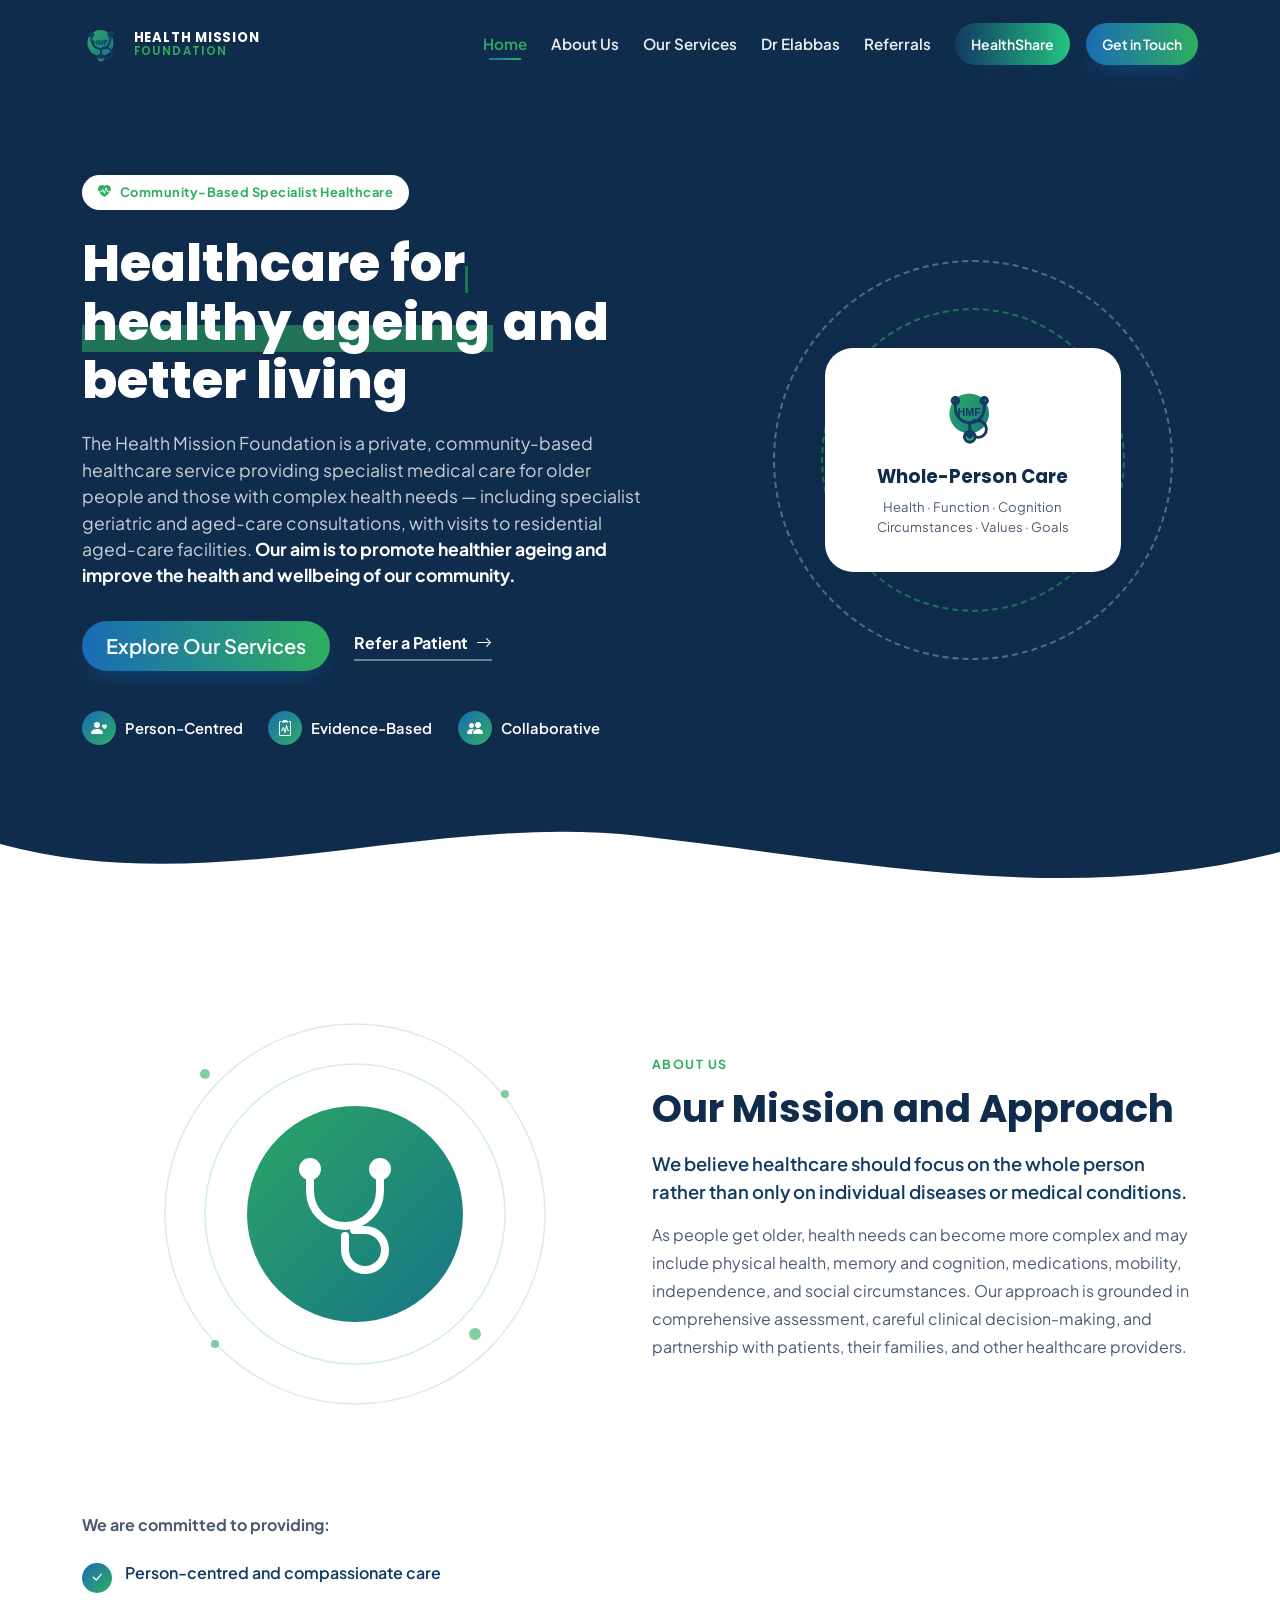
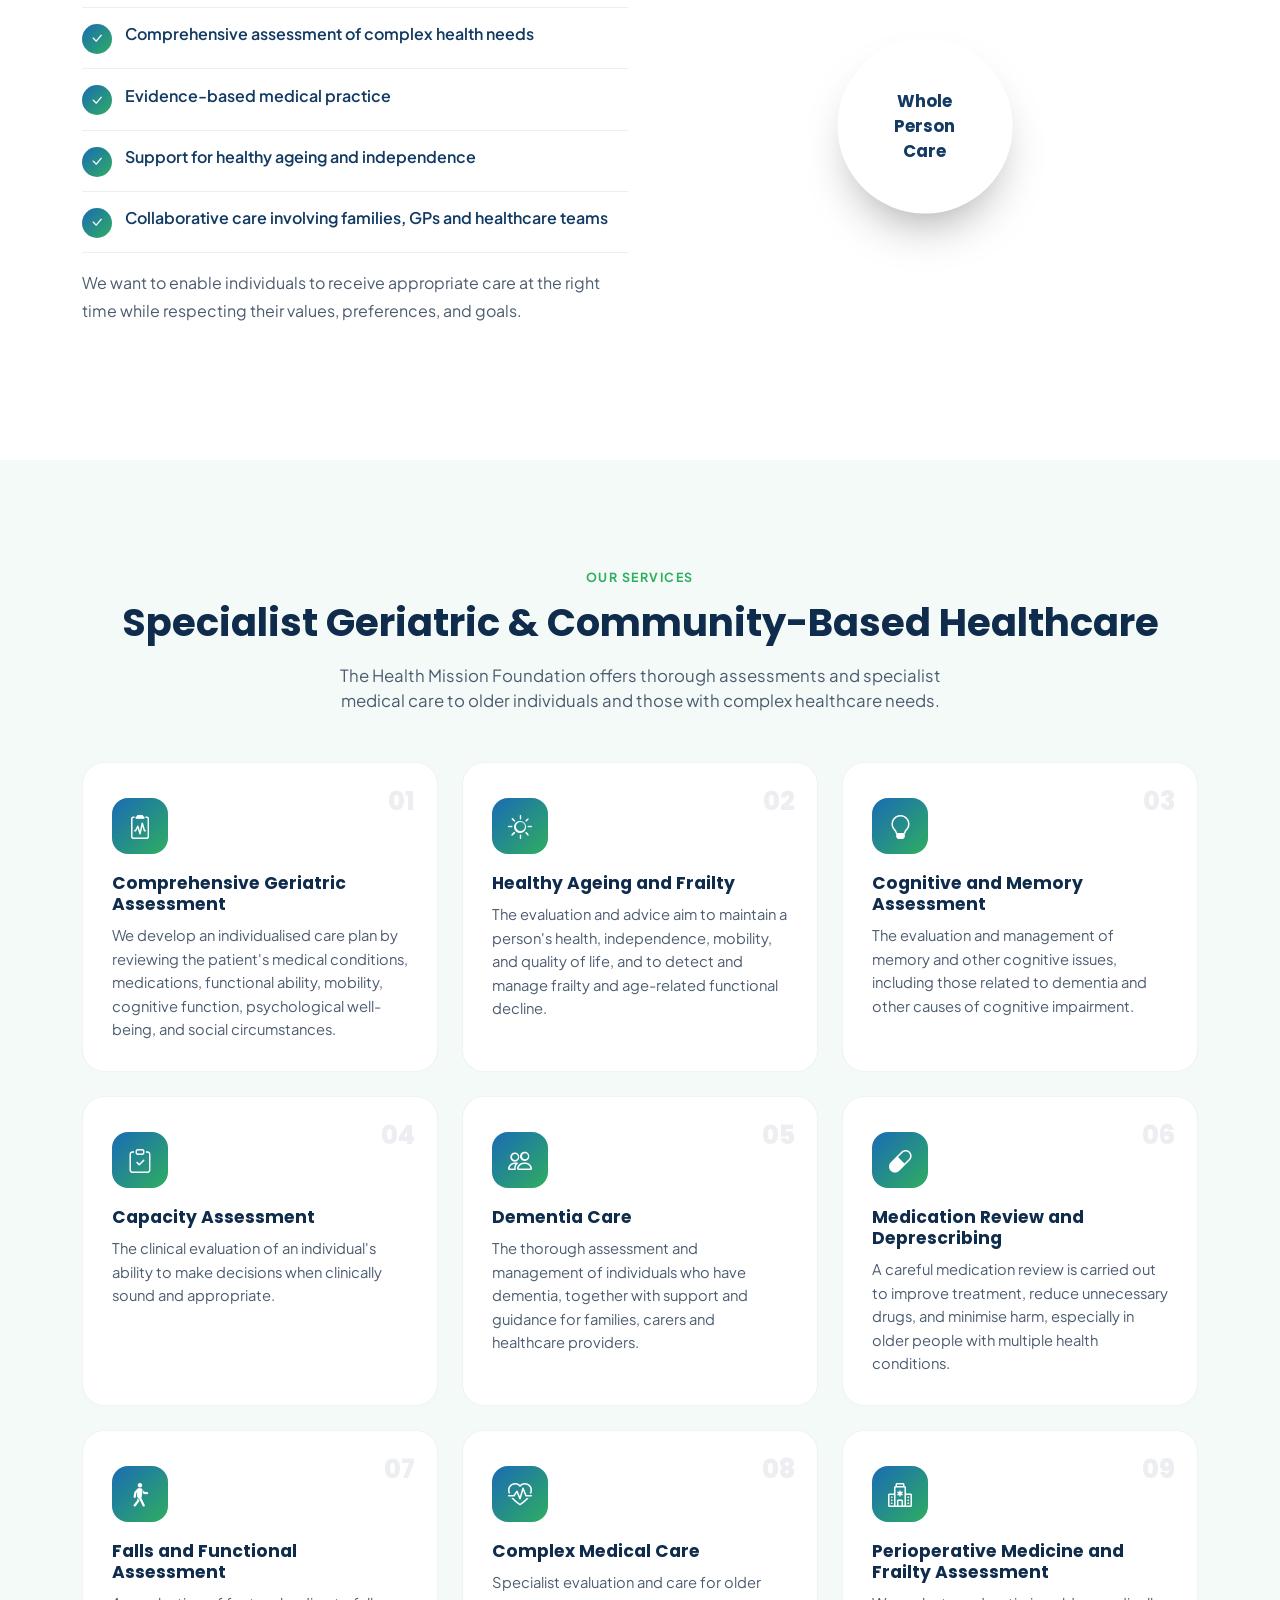
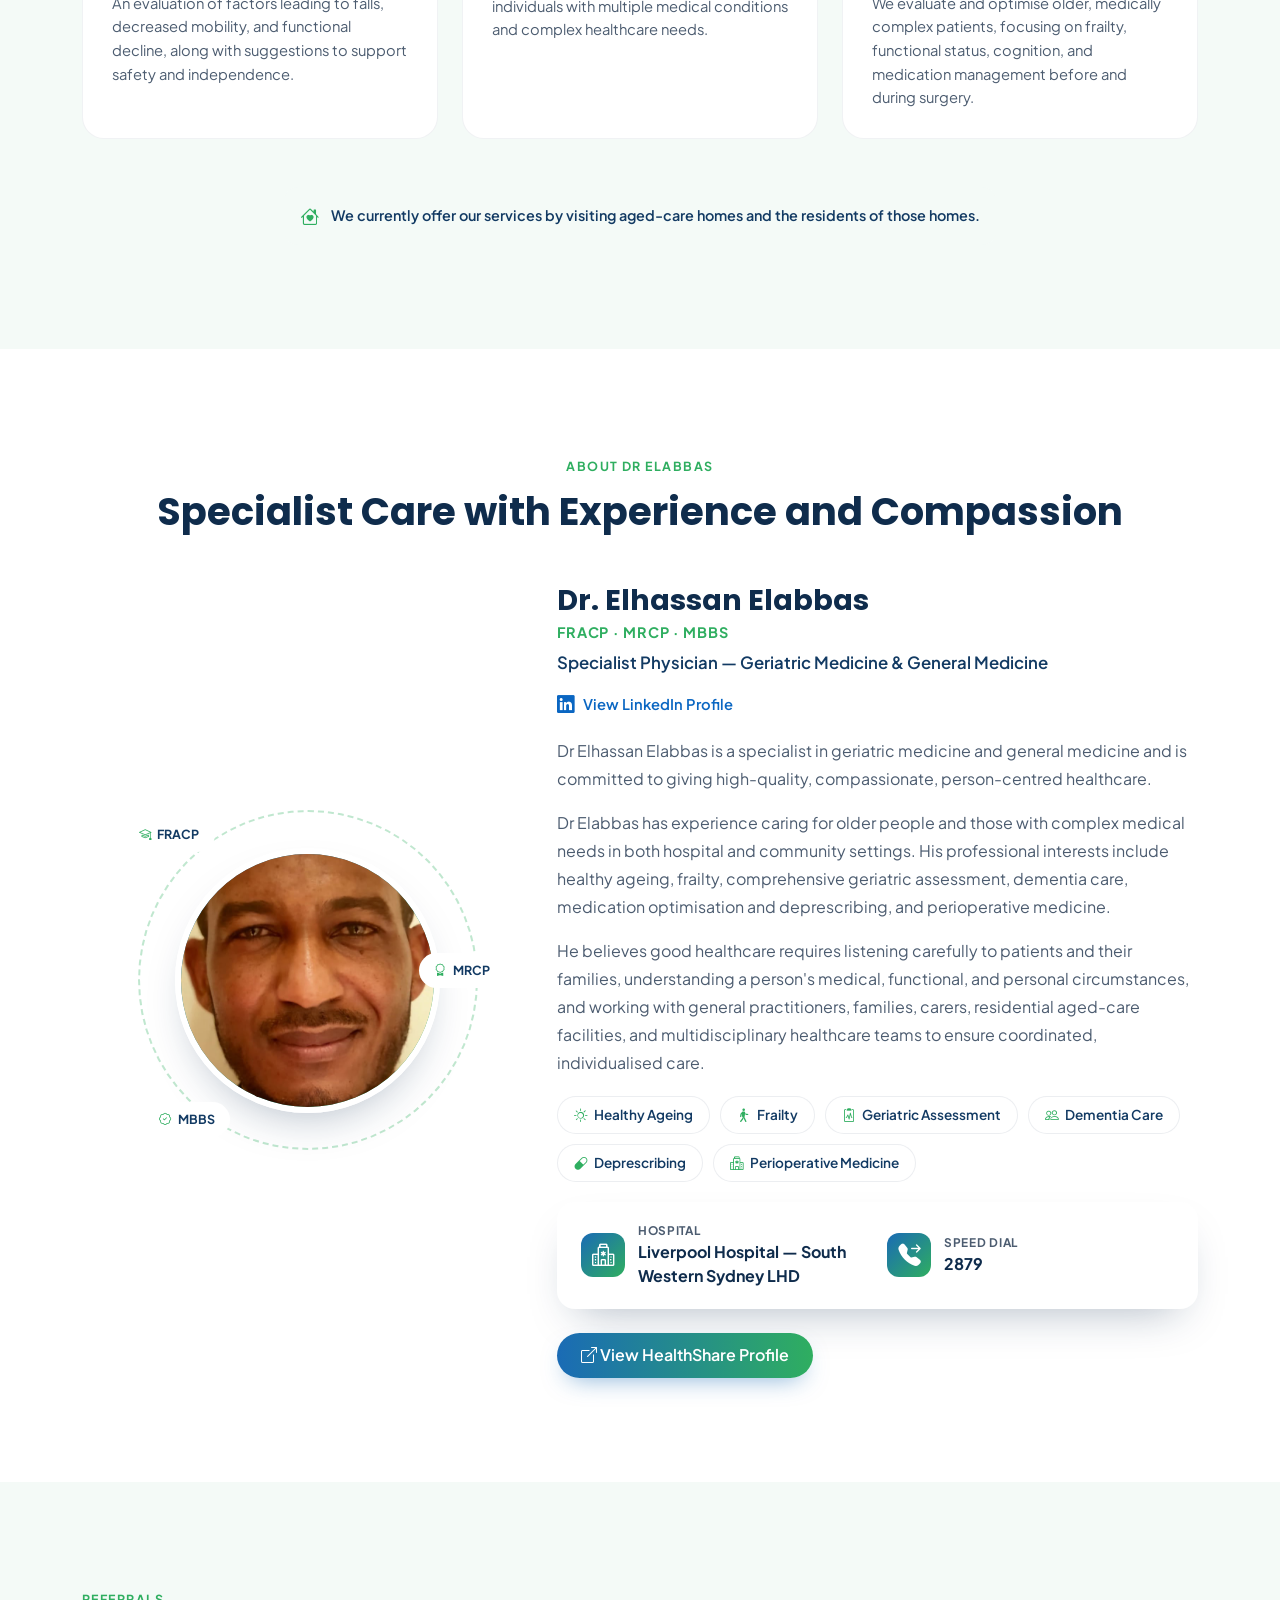
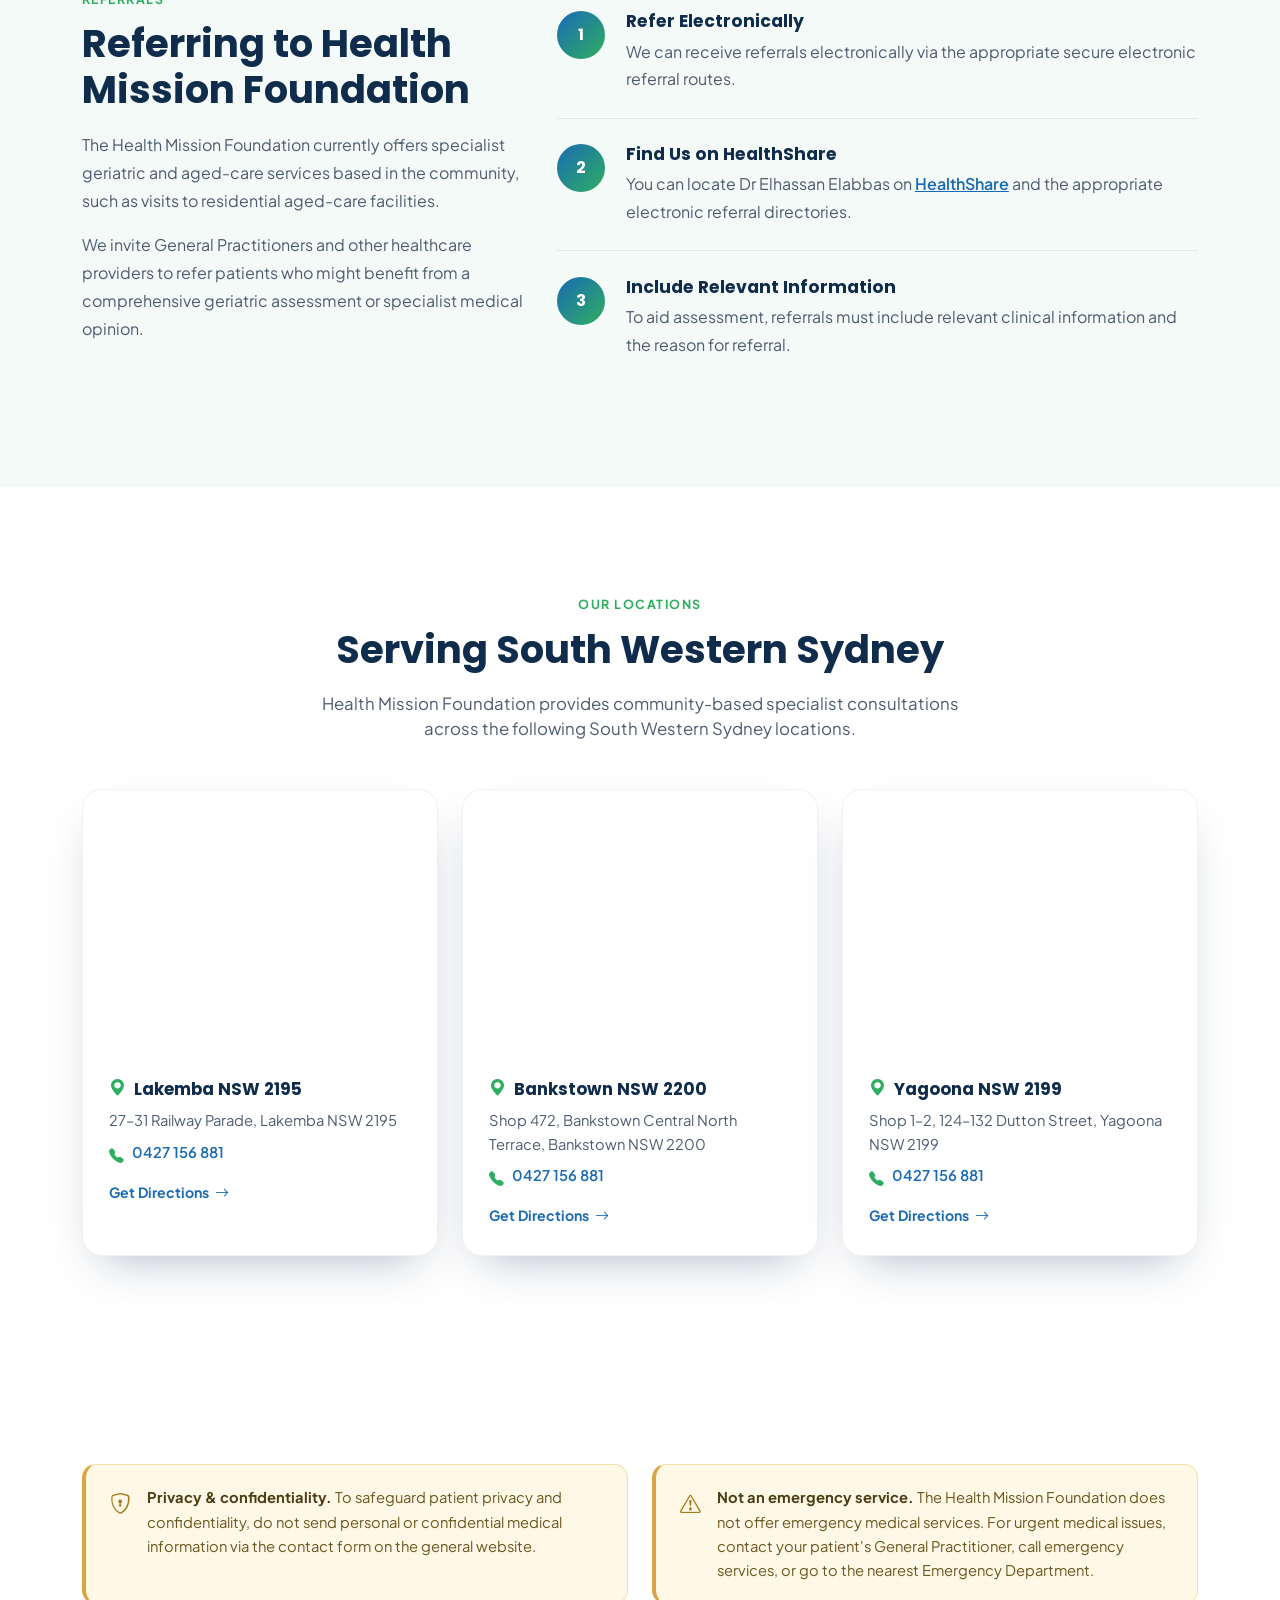
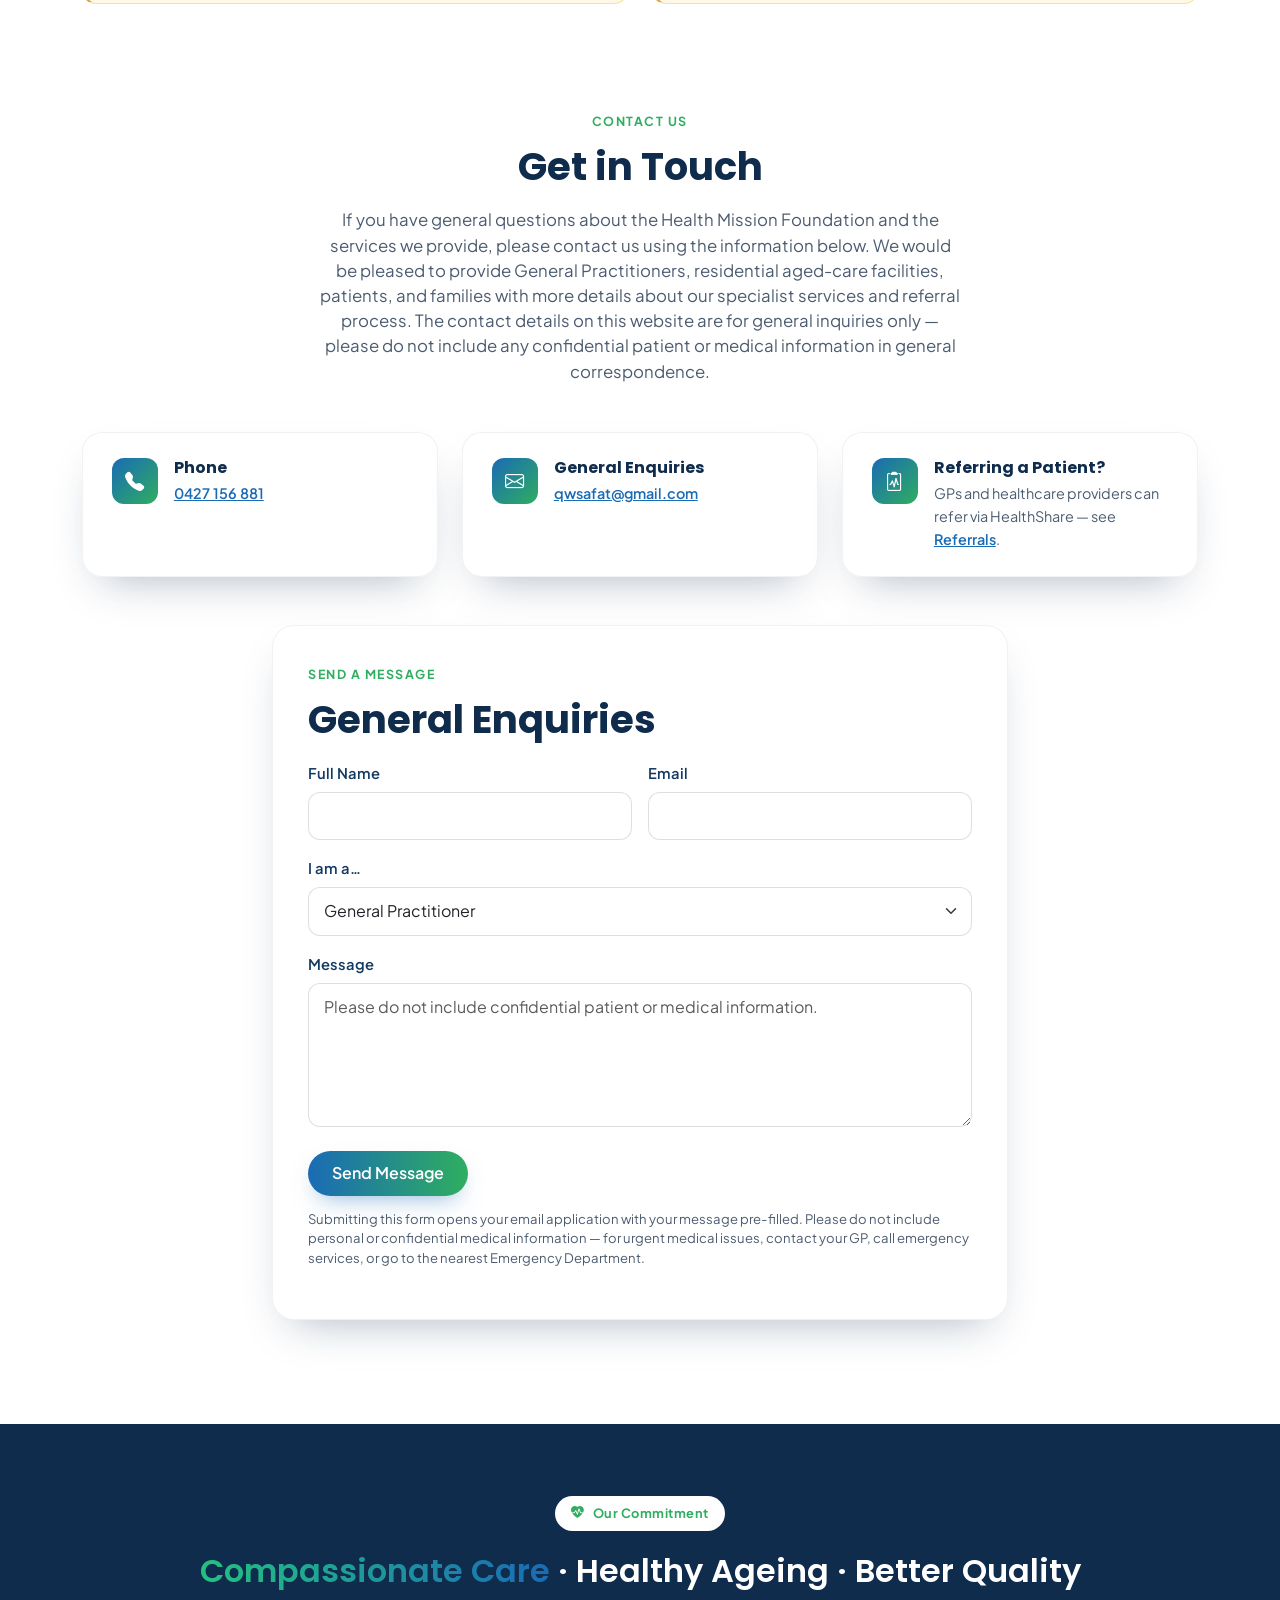
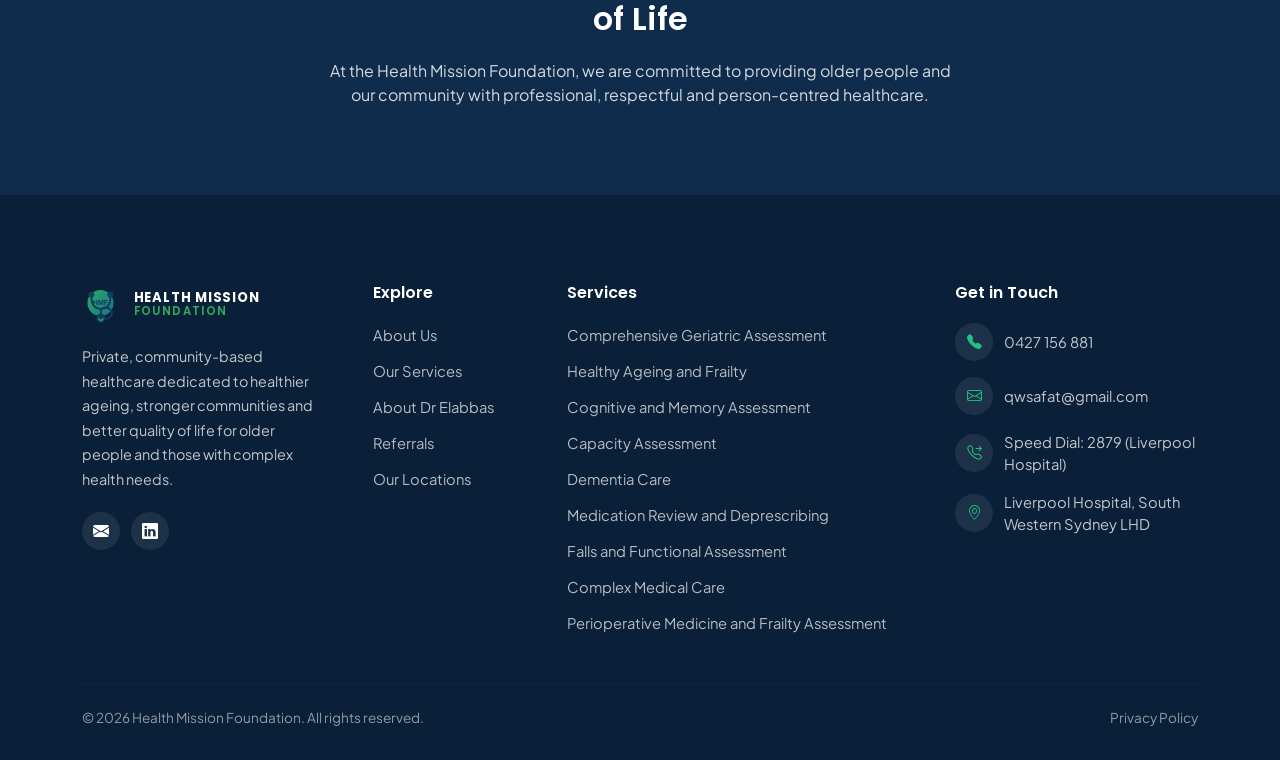
==== commit a5d5597c: "Add locations section and improve mobile responsiveness - Add "Our Locations" section with Lakemba/B" ====
--- a/index.html
+++ b/index.html
@@ -52,6 +52,44 @@
     "@type": "AdministrativeArea",
     "name": "South Western Sydney, NSW, Australia"
   },
+  "location": [
+    {
+      "@type": "Place",
+      "name": "Health Mission Foundation — Lakemba",
+      "address": {
+        "@type": "PostalAddress",
+        "streetAddress": "27-31 Railway Parade",
+        "addressLocality": "Lakemba",
+        "addressRegion": "NSW",
+        "postalCode": "2195",
+        "addressCountry": "AU"
+      }
+    },
+    {
+      "@type": "Place",
+      "name": "Health Mission Foundation — Bankstown",
+      "address": {
+        "@type": "PostalAddress",
+        "streetAddress": "Shop 472, Bankstown Central North Terrace",
+        "addressLocality": "Bankstown",
+        "addressRegion": "NSW",
+        "postalCode": "2200",
+        "addressCountry": "AU"
+      }
+    },
+    {
+      "@type": "Place",
+      "name": "Health Mission Foundation — Yagoona",
+      "address": {
+        "@type": "PostalAddress",
+        "streetAddress": "Shop 1-2, 124-132 Dutton Street",
+        "addressLocality": "Yagoona",
+        "addressRegion": "NSW",
+        "postalCode": "2199",
+        "addressCountry": "AU"
+      }
+    }
+  ],
   "medicalSpecialty": "Geriatric",
   "employee": {
     "@type": "Physician",
@@ -104,7 +142,7 @@
 
   <div class="container hmf-hero-content">
     <div class="row align-items-center gy-5">
-      <div class="col-lg-7">
+      <div class="col-12 col-lg-7">
         <span class="hmf-eyebrow reveal-up">
           <i class="bi bi-heart-pulse-fill"></i> Community-Based Specialist Healthcare
         </span>
@@ -132,7 +170,7 @@
         </div>
       </div>
 
-      <div class="col-lg-5">
+      <div class="col-12 col-lg-5">
         <div class="hmf-hero-visual reveal-up delay-2">
           <div class="hmf-orbit-ring hmf-ring-1"></div>
           <div class="hmf-orbit-ring hmf-ring-2"></div>
@@ -155,7 +193,7 @@
 <section class="hmf-section" id="about">
   <div class="container">
     <div class="row align-items-center gy-5">
-      <div class="col-lg-6 reveal-up">
+      <div class="col-12 col-lg-6 reveal-up">
         <div class="hmf-about-graphic" aria-hidden="true">
           <svg viewBox="0 0 420 420" class="w-100">
             <circle cx="210" cy="210" r="190" class="hmf-og-ring" />
@@ -183,7 +221,7 @@
           </svg>
         </div>
       </div>
-      <div class="col-lg-6 reveal-up delay-1">
+      <div class="col-12 col-lg-6 reveal-up delay-1">
         <span class="hmf-kicker">About Us</span>
         <h2 class="hmf-h2">Our Mission and Approach</h2>
         <p class="hmf-lead-text">
@@ -201,7 +239,7 @@
     </div>
 
     <div class="row align-items-center gy-5 mt-4">
-      <div class="col-lg-6 reveal-up">
+      <div class="col-12 col-lg-6 reveal-up">
         <p class="hmf-body-text mb-2"><strong>We are committed to providing:</strong></p>
         <div class="hmf-mission-item">
           <i class="bi bi-check-lg"></i>
@@ -229,7 +267,7 @@
         </p>
       </div>
 
-      <div class="col-lg-6 reveal-up delay-1">
+      <div class="col-12 col-lg-6 reveal-up delay-1">
         <div class="hmf-orbit-wrap">
           <div class="hmf-orbit-center">
             <span>Whole<br>Person<br>Care</span>
@@ -260,7 +298,7 @@
 
     <div class="row g-4">
 
-      <div class="col-md-6 col-lg-4 reveal-up">
+      <div class="col-12 col-md-6 col-lg-4 reveal-up">
         <div class="hmf-service-card">
           <span class="hmf-service-num">01</span>
           <div class="hmf-service-icon"><i class="bi bi-clipboard2-pulse"></i></div>
@@ -269,7 +307,7 @@
         </div>
       </div>
 
-      <div class="col-md-6 col-lg-4 reveal-up delay-1">
+      <div class="col-12 col-md-6 col-lg-4 reveal-up delay-1">
         <div class="hmf-service-card">
           <span class="hmf-service-num">02</span>
           <div class="hmf-service-icon"><i class="bi bi-sun"></i></div>
@@ -278,7 +316,7 @@
         </div>
       </div>
 
-      <div class="col-md-6 col-lg-4 reveal-up delay-2">
+      <div class="col-12 col-md-6 col-lg-4 reveal-up delay-2">
         <div class="hmf-service-card">
           <span class="hmf-service-num">03</span>
           <div class="hmf-service-icon"><i class="bi bi-lightbulb"></i></div>
@@ -287,7 +325,7 @@
         </div>
       </div>
 
-      <div class="col-md-6 col-lg-4 reveal-up">
+      <div class="col-12 col-md-6 col-lg-4 reveal-up">
         <div class="hmf-service-card">
           <span class="hmf-service-num">04</span>
           <div class="hmf-service-icon"><i class="bi bi-clipboard-check"></i></div>
@@ -296,7 +334,7 @@
         </div>
       </div>
 
-      <div class="col-md-6 col-lg-4 reveal-up delay-1">
+      <div class="col-12 col-md-6 col-lg-4 reveal-up delay-1">
         <div class="hmf-service-card">
           <span class="hmf-service-num">05</span>
           <div class="hmf-service-icon"><i class="bi bi-people"></i></div>
@@ -305,7 +343,7 @@
         </div>
       </div>
 
-      <div class="col-md-6 col-lg-4 reveal-up delay-2">
+      <div class="col-12 col-md-6 col-lg-4 reveal-up delay-2">
         <div class="hmf-service-card">
           <span class="hmf-service-num">06</span>
           <div class="hmf-service-icon"><i class="bi bi-capsule"></i></div>
@@ -314,7 +352,7 @@
         </div>
       </div>
 
-      <div class="col-md-6 col-lg-4 reveal-up">
+      <div class="col-12 col-md-6 col-lg-4 reveal-up">
         <div class="hmf-service-card">
           <span class="hmf-service-num">07</span>
           <div class="hmf-service-icon"><i class="bi bi-person-walking"></i></div>
@@ -323,7 +361,7 @@
         </div>
       </div>
 
-      <div class="col-md-6 col-lg-4 reveal-up delay-1">
+      <div class="col-12 col-md-6 col-lg-4 reveal-up delay-1">
         <div class="hmf-service-card">
           <span class="hmf-service-num">08</span>
           <div class="hmf-service-icon"><i class="bi bi-heart-pulse"></i></div>
@@ -332,7 +370,7 @@
         </div>
       </div>
 
-      <div class="col-md-6 col-lg-4 reveal-up delay-2">
+      <div class="col-12 col-md-6 col-lg-4 reveal-up delay-2">
         <div class="hmf-service-card">
           <span class="hmf-service-num">09</span>
           <div class="hmf-service-icon"><i class="bi bi-hospital"></i></div>
@@ -361,7 +399,7 @@
     </div>
 
     <div class="row align-items-center gy-5">
-      <div class="col-lg-5 reveal-up">
+      <div class="col-12 col-lg-5 reveal-up">
         <div class="hmf-doctor-portrait">
           <div class="hmf-doctor-portrait-ring"></div>
           <div class="hmf-doctor-portrait-badge"><img src="assets/dr-elabbas.jpeg" alt="Dr Elhassan Elabbas"></div>
@@ -371,7 +409,7 @@
         </div>
       </div>
 
-      <div class="col-lg-7 reveal-up delay-1">
+      <div class="col-12 col-lg-7 reveal-up delay-1">
         <div class="hmf-doctor-profile">
           <h3 class="hmf-doctor-name">Dr. Elhassan Elabbas</h3>
           <p class="hmf-doctor-creds-line">FRACP &middot; MRCP &middot; MBBS</p>
@@ -437,7 +475,7 @@
 <section class="hmf-section hmf-section-alt" id="referrals">
   <div class="container">
     <div class="row gy-5">
-      <div class="col-lg-5 reveal-up">
+      <div class="col-12 col-lg-5 reveal-up">
         <span class="hmf-kicker">Referrals</span>
         <h2 class="hmf-h2">Referring to Health Mission Foundation</h2>
         <p class="hmf-body-text">
@@ -450,7 +488,7 @@
           opinion.
         </p>
       </div>
-      <div class="col-lg-7 reveal-up delay-1">
+      <div class="col-12 col-lg-7 reveal-up delay-1">
         <div class="hmf-referral-steps">
           <div class="hmf-referral-step">
             <div class="hmf-referral-step-num">1</div>
@@ -479,17 +517,75 @@
   </div>
 </section>
 
+<!-- ============ LOCATIONS ============ -->
+<section class="hmf-section" id="locations">
+  <div class="container">
+    <div class="text-center mb-5 reveal-up">
+      <span class="hmf-kicker">Our Locations</span>
+      <h2 class="hmf-h2">Serving South Western Sydney</h2>
+      <p class="hmf-section-sub mx-auto">
+        Health Mission Foundation provides community-based specialist consultations across
+        the following South Western Sydney locations.
+      </p>
+    </div>
+
+    <div class="row g-4">
+      <div class="col-12 col-md-6 col-lg-4 reveal-up">
+        <div class="hmf-location-card">
+          <div class="ratio ratio-4x3">
+            <iframe src="https://www.google.com/maps?q=27-31%20Railway%20Parade%2C%20Lakemba%20NSW%202195%2C%20Australia&amp;output=embed" loading="lazy" referrerpolicy="no-referrer-when-downgrade" title="Map: Lakemba NSW 2195" style="border:0;"></iframe>
+          </div>
+          <div class="hmf-location-body">
+            <h3><i class="bi bi-geo-alt-fill"></i> Lakemba NSW 2195</h3>
+            <p>27&ndash;31 Railway Parade, Lakemba NSW 2195</p>
+            <p><i class="bi bi-telephone-fill"></i> <a href="tel:+61427156881">0427 156 881</a></p>
+            <a class="hmf-location-link" href="https://www.google.com/maps/search/?api=1&amp;query=27-31%20Railway%20Parade%2C%20Lakemba%20NSW%202195%2C%20Australia" target="_blank" rel="noopener noreferrer">Get Directions <i class="bi bi-arrow-right"></i></a>
+          </div>
+        </div>
+      </div>
+
+      <div class="col-12 col-md-6 col-lg-4 reveal-up delay-1">
+        <div class="hmf-location-card">
+          <div class="ratio ratio-4x3">
+            <iframe src="https://www.google.com/maps?q=Shop%20472%2C%20Bankstown%20Central%20North%20Terrace%2C%20Bankstown%20NSW%202200%2C%20Australia&amp;output=embed" loading="lazy" referrerpolicy="no-referrer-when-downgrade" title="Map: Bankstown NSW 2200" style="border:0;"></iframe>
+          </div>
+          <div class="hmf-location-body">
+            <h3><i class="bi bi-geo-alt-fill"></i> Bankstown NSW 2200</h3>
+            <p>Shop 472, Bankstown Central North Terrace, Bankstown NSW 2200</p>
+            <p><i class="bi bi-telephone-fill"></i> <a href="tel:+61427156881">0427 156 881</a></p>
+            <a class="hmf-location-link" href="https://www.google.com/maps/search/?api=1&amp;query=Shop%20472%2C%20Bankstown%20Central%20North%20Terrace%2C%20Bankstown%20NSW%202200%2C%20Australia" target="_blank" rel="noopener noreferrer">Get Directions <i class="bi bi-arrow-right"></i></a>
+          </div>
+        </div>
+      </div>
+
+      <div class="col-12 col-md-6 col-lg-4 reveal-up delay-2">
+        <div class="hmf-location-card">
+          <div class="ratio ratio-4x3">
+            <iframe src="https://www.google.com/maps?q=Shop%201-2%2C%20124-132%20Dutton%20Street%2C%20Yagoona%20NSW%202199%2C%20Australia&amp;output=embed" loading="lazy" referrerpolicy="no-referrer-when-downgrade" title="Map: Yagoona NSW 2199" style="border:0;"></iframe>
+          </div>
+          <div class="hmf-location-body">
+            <h3><i class="bi bi-geo-alt-fill"></i> Yagoona NSW 2199</h3>
+            <p>Shop 1&ndash;2, 124&ndash;132 Dutton Street, Yagoona NSW 2199</p>
+            <p><i class="bi bi-telephone-fill"></i> <a href="tel:+61427156881">0427 156 881</a></p>
+            <a class="hmf-location-link" href="https://www.google.com/maps/search/?api=1&amp;query=Shop%201-2%2C%20124-132%20Dutton%20Street%2C%20Yagoona%20NSW%202199%2C%20Australia" target="_blank" rel="noopener noreferrer">Get Directions <i class="bi bi-arrow-right"></i></a>
+          </div>
+        </div>
+      </div>
+    </div>
+  </div>
+</section>
+
 <!-- ============ PLEASE NOTE ============ -->
 <section class="hmf-section pb-0">
   <div class="container">
     <div class="row g-4">
-      <div class="col-md-6 reveal-up">
+      <div class="col-12 col-md-6 reveal-up">
         <div class="hmf-notice-card">
           <i class="bi bi-shield-lock"></i>
           <p><strong>Privacy &amp; confidentiality.</strong> To safeguard patient privacy and confidentiality, do not send personal or confidential medical information via the contact form on the general website.</p>
         </div>
       </div>
-      <div class="col-md-6 reveal-up delay-1">
+      <div class="col-12 col-md-6 reveal-up delay-1">
         <div class="hmf-notice-card">
           <i class="bi bi-exclamation-triangle"></i>
           <p><strong>Not an emergency service.</strong> The Health Mission Foundation does not offer emergency medical services. For urgent medical issues, contact your patient's General Practitioner, call emergency services, or go to the nearest Emergency Department.</p>
@@ -516,7 +612,7 @@
     </div>
 
     <div class="row justify-content-center g-4 mb-5">
-      <div class="col-md-6 col-lg-4 reveal-up">
+      <div class="col-12 col-md-6 col-lg-4 reveal-up">
         <div class="hmf-contact-card">
           <i class="bi bi-telephone-fill"></i>
           <div>
@@ -525,7 +621,7 @@
           </div>
         </div>
       </div>
-      <div class="col-md-6 col-lg-4 reveal-up delay-1">
+      <div class="col-12 col-md-6 col-lg-4 reveal-up delay-1">
         <div class="hmf-contact-card">
           <i class="bi bi-envelope"></i>
           <div>
@@ -534,7 +630,7 @@
           </div>
         </div>
       </div>
-      <div class="col-md-6 col-lg-4 reveal-up delay-2">
+      <div class="col-12 col-md-6 col-lg-4 reveal-up delay-2">
         <div class="hmf-contact-card">
           <i class="bi bi-clipboard2-pulse"></i>
           <div>
@@ -546,7 +642,7 @@
     </div>
 
     <div class="row justify-content-center">
-      <div class="col-lg-8 reveal-up">
+      <div class="col-12 col-lg-8 reveal-up">
         <div class="hmf-form-panel">
           <span class="hmf-kicker">Send a Message</span>
           <h3 class="hmf-h2">General Enquiries</h3>
@@ -554,11 +650,11 @@
           <!-- This form opens the visitor's email client. Replace the address below with the practice's real email before publishing. -->
           <form action="mailto:qwsafat@gmail.com" method="post" enctype="text/plain">
             <div class="row g-3">
-              <div class="col-md-6">
+              <div class="col-12 col-md-6">
                 <label for="hmfName" class="form-label">Full Name</label>
                 <input type="text" class="form-control" id="hmfName" name="Name" required>
               </div>
-              <div class="col-md-6">
+              <div class="col-12 col-md-6">
                 <label for="hmfEmail" class="form-label">Email</label>
                 <input type="email" class="form-control" id="hmfEmail" name="Email" required>
               </div>
@@ -605,7 +701,7 @@
 <footer class="hmf-footer">
   <div class="container">
     <div class="row g-5">
-      <div class="col-lg-3">
+      <div class="col-12 col-lg-3">
         <a href="index.html#top" class="hmf-brand hmf-footer-brand">
           <img src="assets/logo.svg" alt="Health Mission Foundation" class="hmf-brand-mark">
           <span class="hmf-brand-text">
@@ -631,6 +727,7 @@
           <li><a href="index.html#services">Our Services</a></li>
           <li><a href="index.html#specialist">About Dr Elabbas</a></li>
           <li><a href="index.html#referrals">Referrals</a></li>
+          <li><a href="index.html#locations">Our Locations</a></li>
         </ul>
       </div>
 
@@ -649,7 +746,7 @@
         </ul>
       </div>
 
-      <div class="col-lg-3">
+      <div class="col-12 col-lg-3">
         <h4 class="hmf-footer-heading">Get in Touch</h4>
         <ul class="hmf-footer-contact">
           <li><i class="bi bi-telephone-fill"></i><span>0427 156 881</span></li>
--- a/css/style.css
+++ b/css/style.css
@@ -628,7 +628,9 @@
 }
 
 @media (max-width: 575.98px) {
+  .hmf-doctor-portrait-chip.chip-top { left: 0; }
   .hmf-doctor-portrait-chip.chip-mid { right: 0; }
+  .hmf-doctor-portrait-chip.chip-bottom { left: 0; }
 }
 
 /* ---------- Approach / Orbit diagram ---------- */
@@ -861,6 +863,52 @@
 }
 .hmf-info-card p, .hmf-info-card ul { color: var(--hmf-text-soft); font-size: .93rem; line-height: 1.7; margin: 0; }
 .hmf-info-card ul { padding-left: 1.1rem; }
+
+/* ---------- Location cards ---------- */
+.hmf-location-card {
+  background: #fff;
+  border-radius: 20px;
+  overflow: hidden;
+  border: 1px solid rgba(15,44,76,.06);
+  box-shadow: var(--hmf-shadow);
+  height: 100%;
+  display: flex;
+  flex-direction: column;
+}
+.hmf-location-card iframe { width: 100%; height: 100%; }
+.hmf-location-body { padding: 1.5rem 1.6rem 1.7rem; }
+.hmf-location-body h3 {
+  font-family: 'Poppins', sans-serif;
+  font-weight: 700;
+  font-size: 1.05rem;
+  color: var(--hmf-navy);
+  margin-bottom: .6rem;
+  display: flex;
+  align-items: center;
+  gap: .5rem;
+}
+.hmf-location-body h3 i { color: var(--hmf-green); }
+.hmf-location-body p {
+  color: var(--hmf-text-soft);
+  font-size: .92rem;
+  line-height: 1.6;
+  margin: 0 0 .5rem;
+  display: flex;
+  align-items: flex-start;
+  gap: .5rem;
+}
+.hmf-location-body p i { color: var(--hmf-green); margin-top: .2rem; flex: 0 0 auto; }
+.hmf-location-body p a { color: var(--hmf-blue); font-weight: 600; }
+.hmf-location-link {
+  display: inline-flex;
+  align-items: center;
+  gap: .4rem;
+  font-weight: 700;
+  font-size: .88rem;
+  color: var(--hmf-blue);
+  margin-top: .4rem;
+}
+.hmf-location-link:hover { color: var(--hmf-navy-2); gap: .6rem; transition: gap .2s ease; }
 
 /* ---------- Mission checklist ---------- */
 .hmf-mission-item {
@@ -982,6 +1030,10 @@
 /* ---------- Responsive ---------- */
 @media (max-width: 991.98px) {
   .hmf-navbar.scrolled, .hmf-navbar { background: rgba(255,255,255,.97); backdrop-filter: blur(10px); }
+  .navbar-collapse { padding: 1rem 0 .5rem; }
+  .navbar-nav .nav-item { margin-bottom: .35rem; }
+  .navbar-nav .nav-item:last-child { margin-bottom: 0; }
+  .navbar-nav .nav-item .btn { width: 100%; }
   .hmf-hero { padding-top: 120px; text-align: left; }
   .hmf-page-header { padding-top: 120px; }
   .hmf-orbit-wrap { max-width: 340px; }
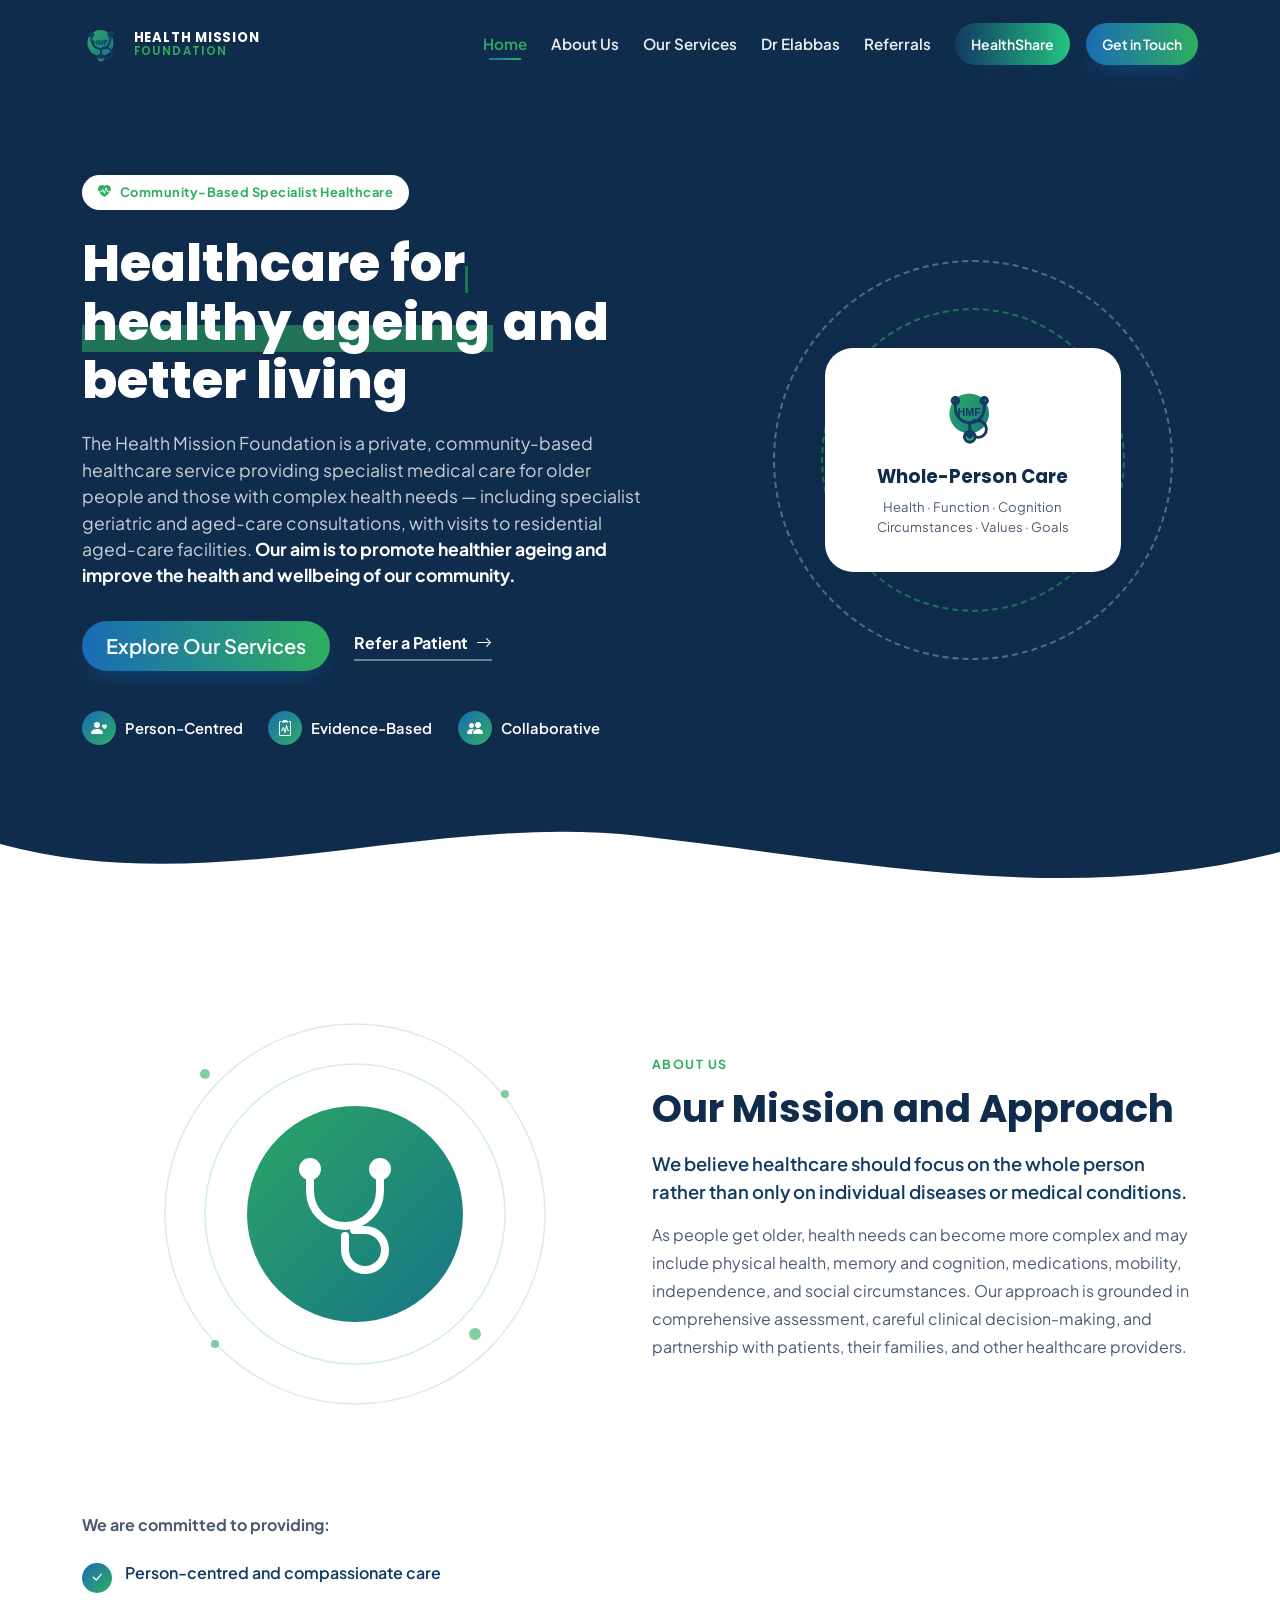
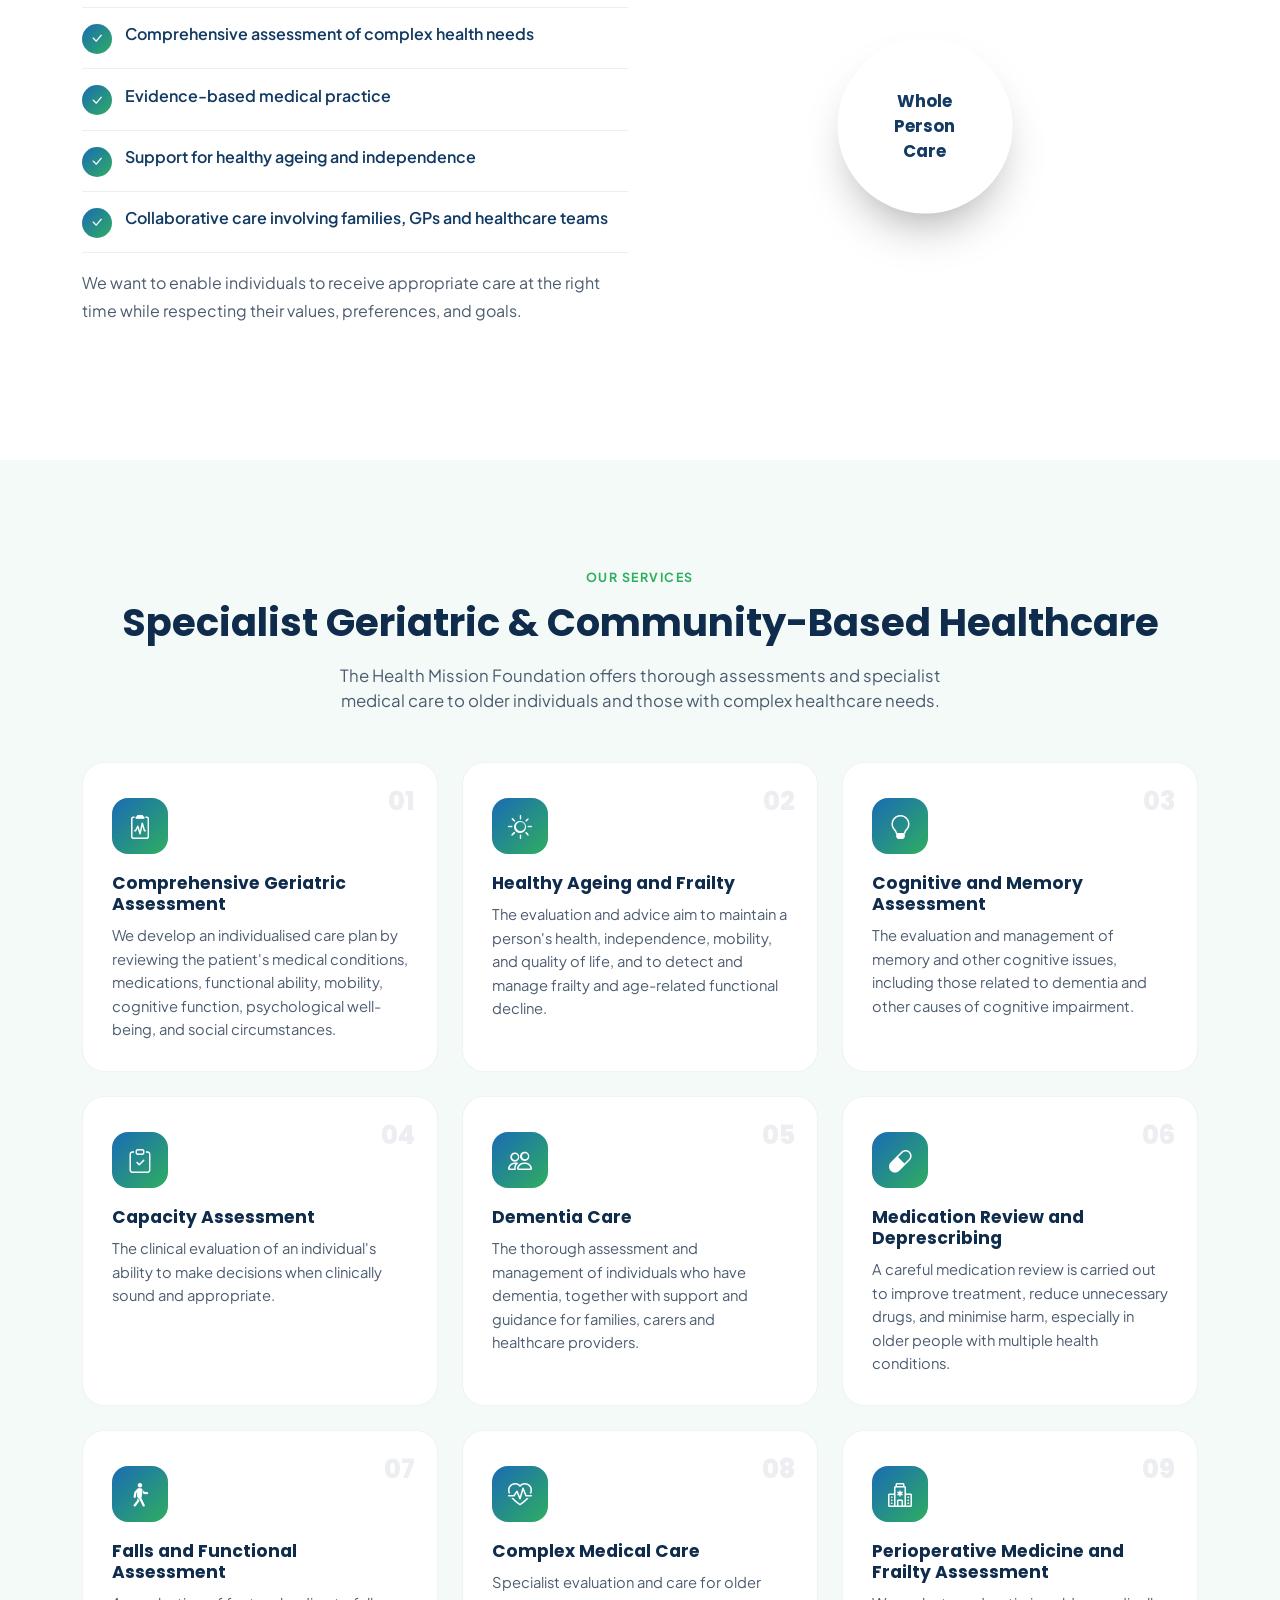
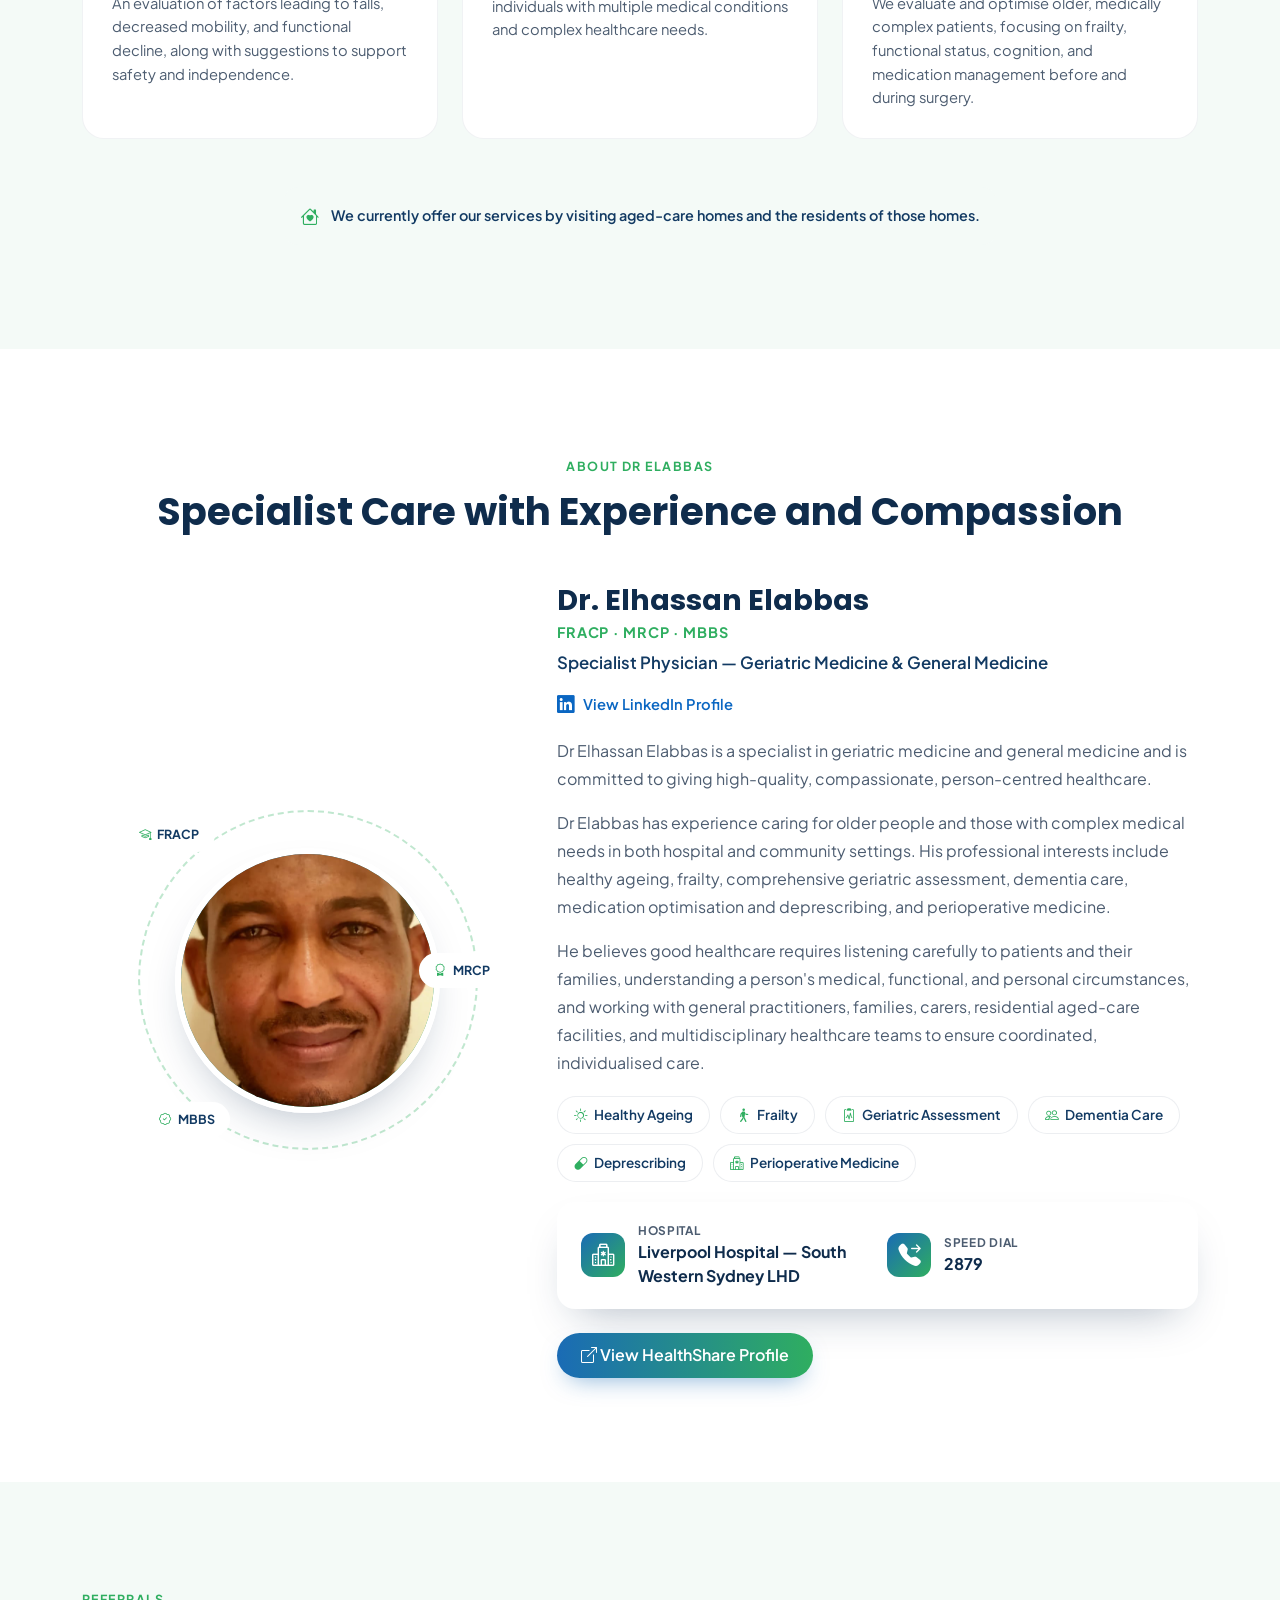
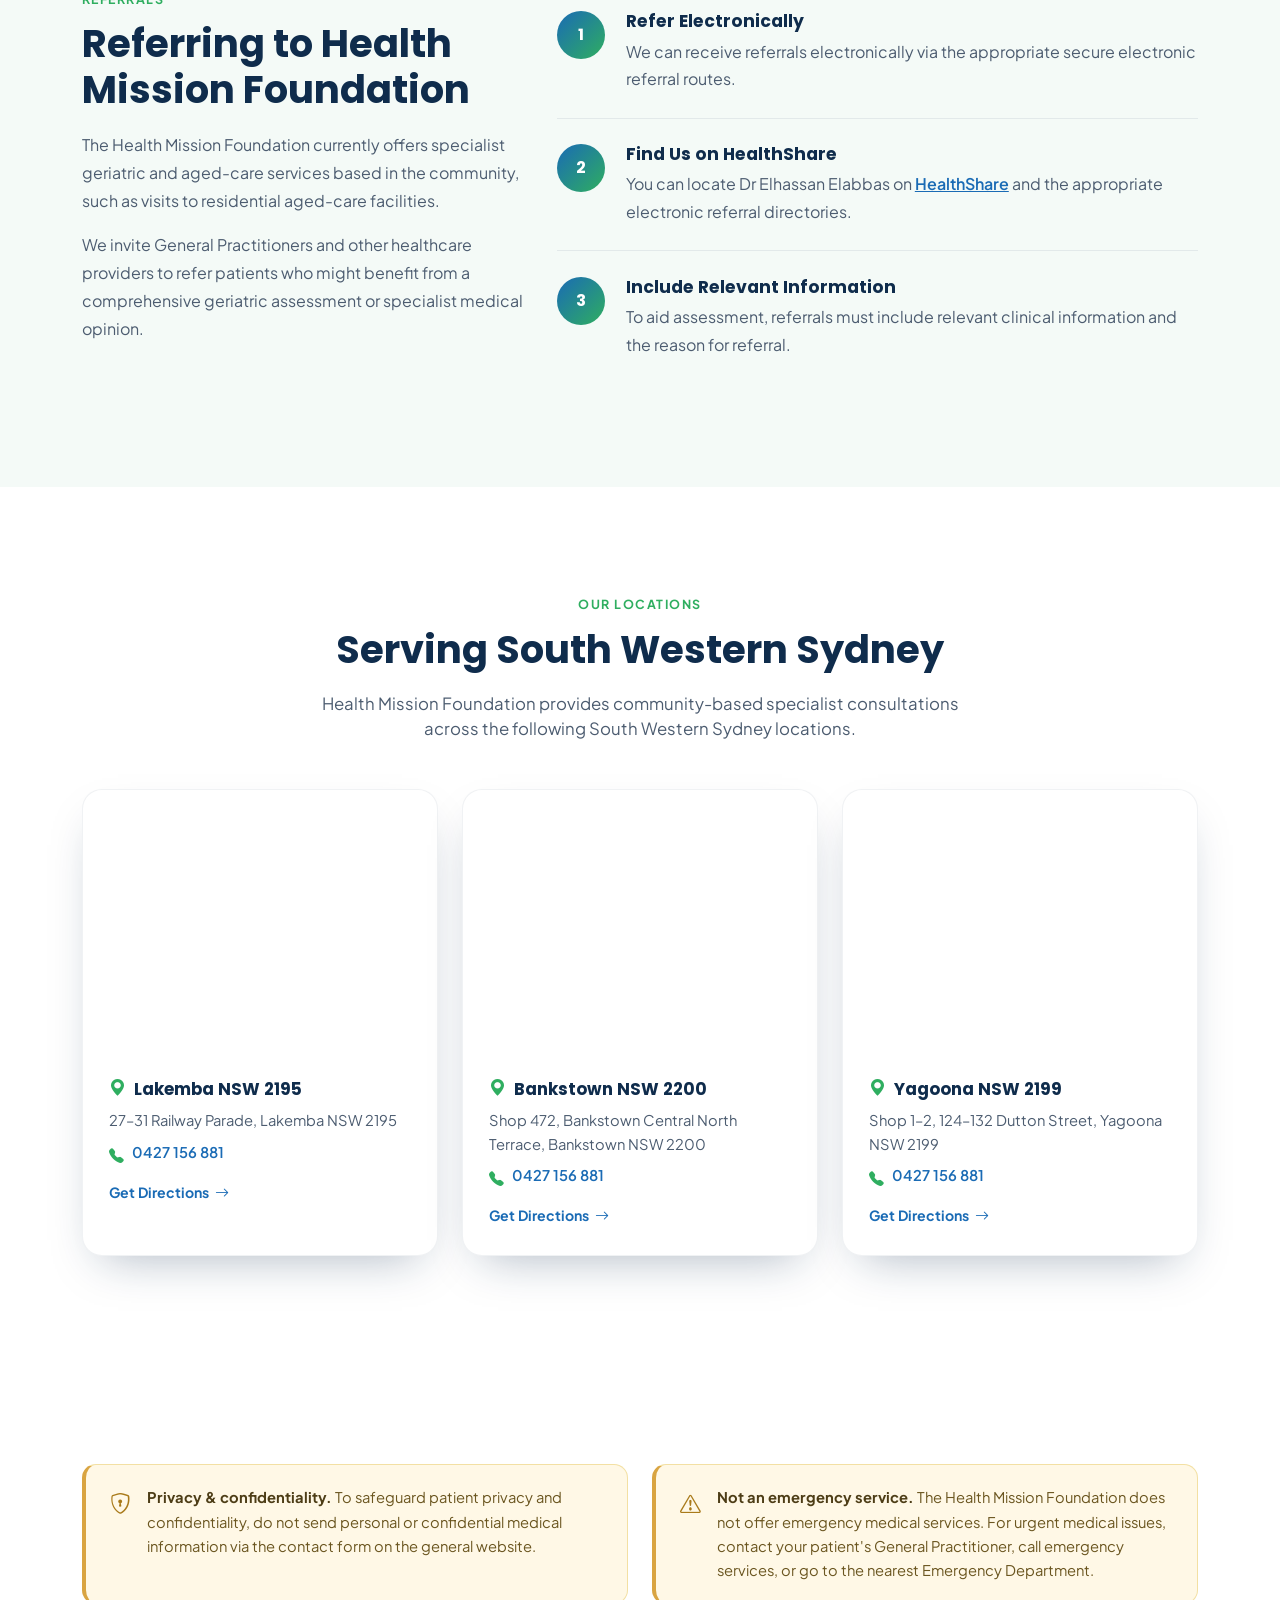
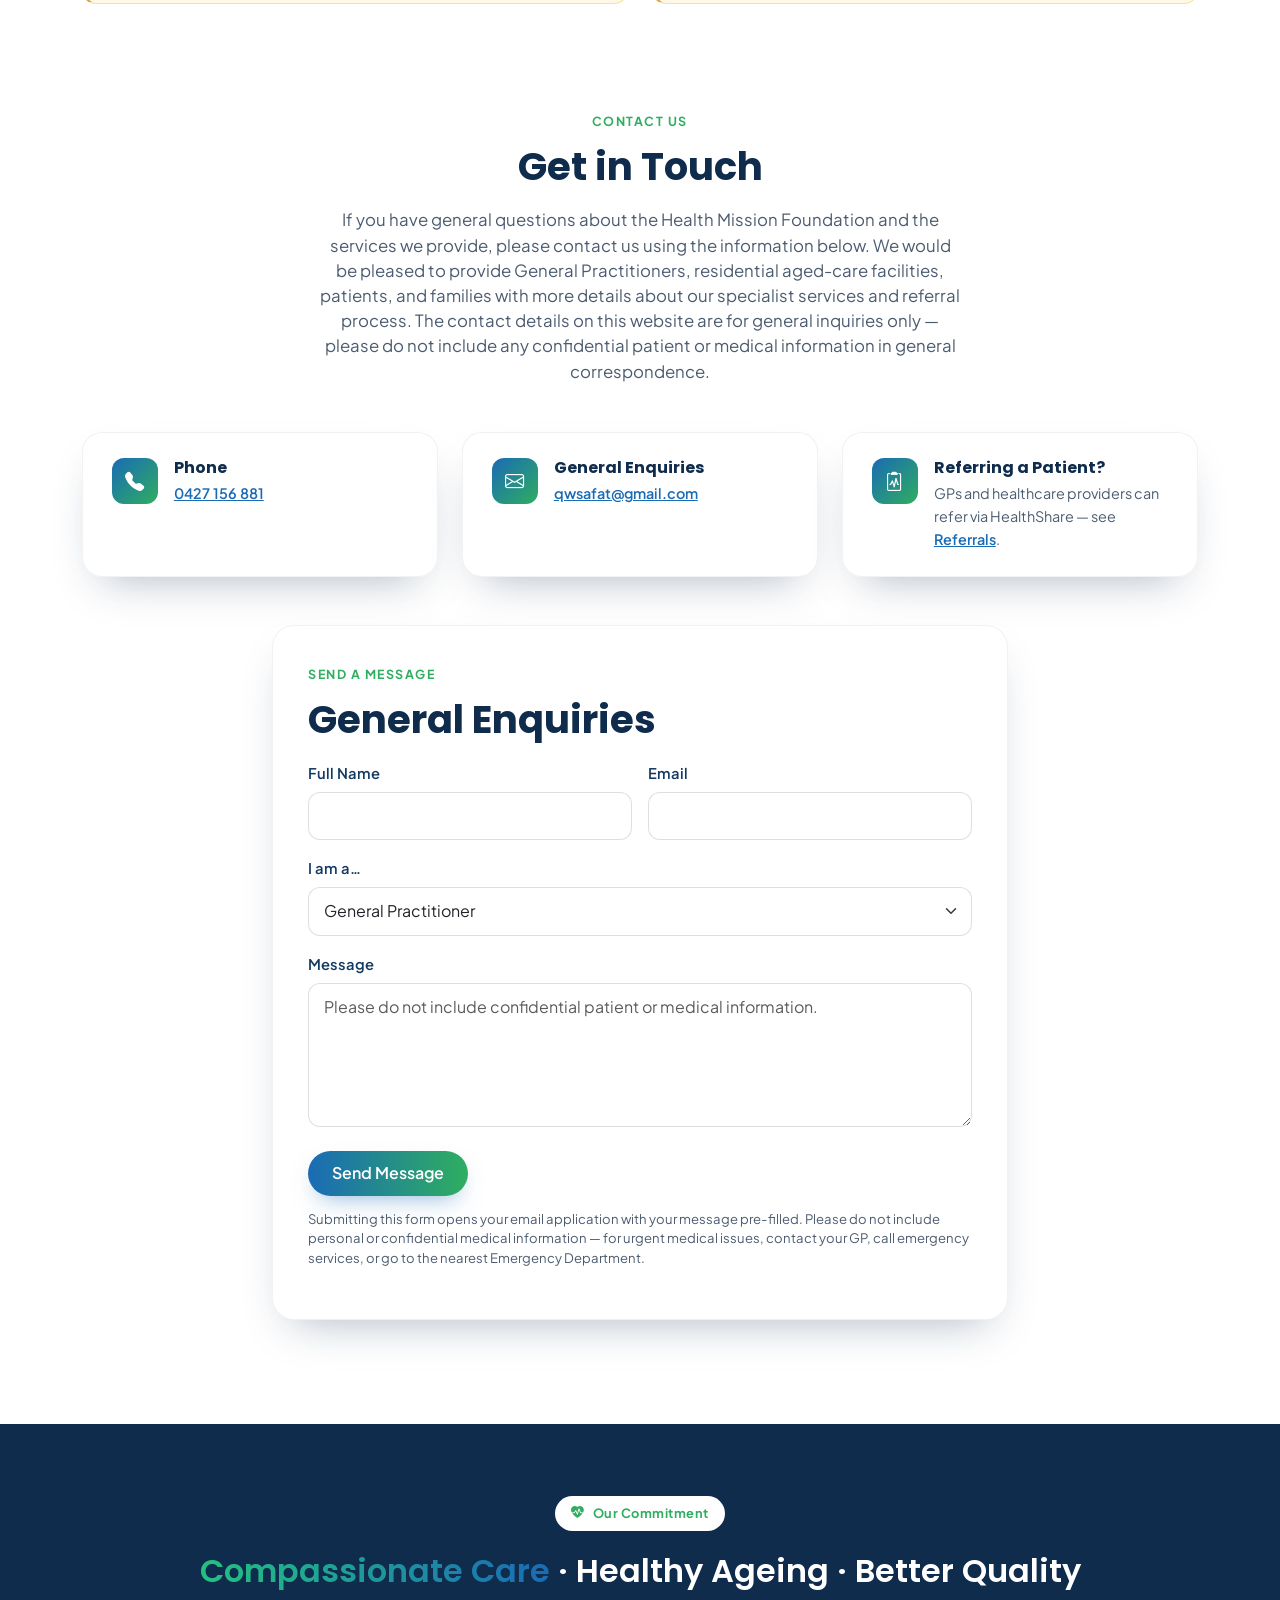
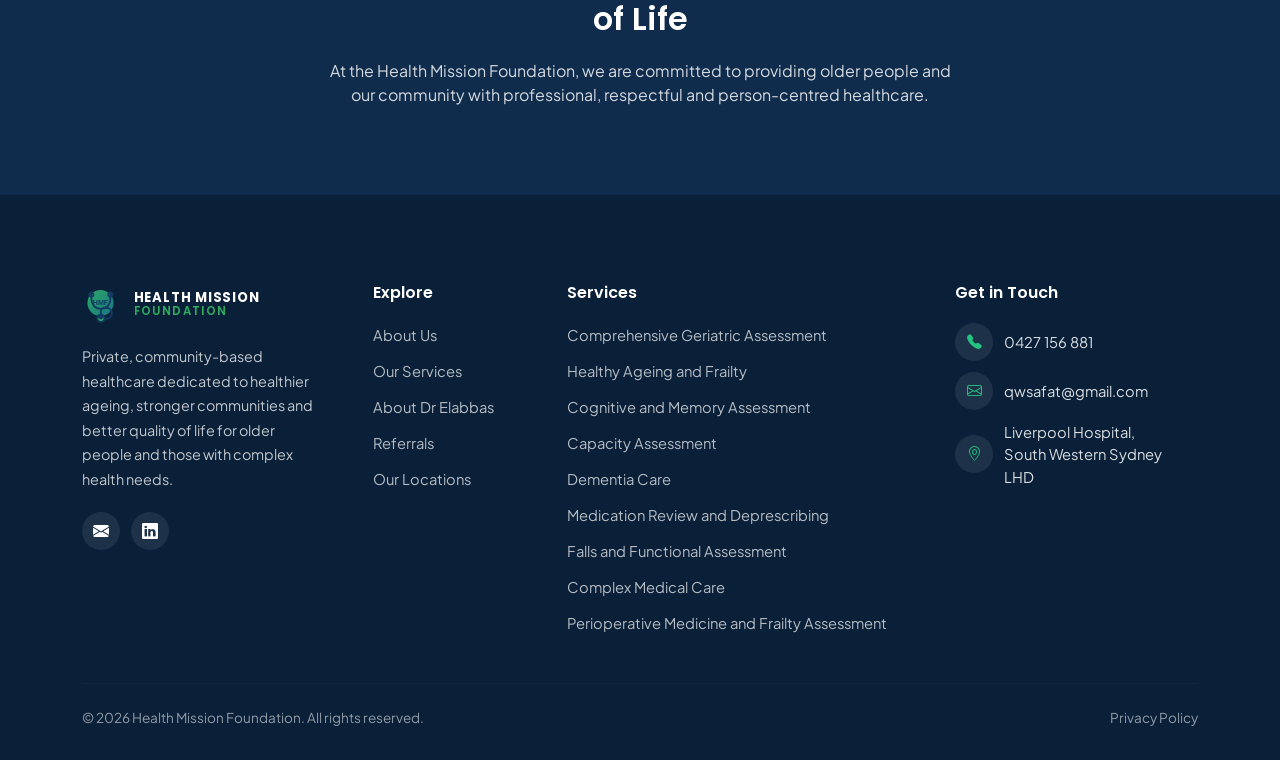
==== commit f217c93d: "Turn footer contact info into clickable buttons Phone, email and location in the "Get in Touch" foot" ====
--- a/index.html
+++ b/index.html
@@ -749,10 +749,9 @@
       <div class="col-12 col-lg-3">
         <h4 class="hmf-footer-heading">Get in Touch</h4>
         <ul class="hmf-footer-contact">
-          <li><i class="bi bi-telephone-fill"></i><span>0427 156 881</span></li>
-          <li><i class="bi bi-envelope"></i><span>qwsafat@gmail.com</span></li>
-          <li><i class="bi bi-telephone-forward"></i><span>Speed Dial: 2879 (Liverpool Hospital)</span></li>
-          <li><i class="bi bi-geo-alt"></i><span>Liverpool Hospital, South Western Sydney LHD</span></li>
+          <li><a href="tel:+61427156881"><i class="bi bi-telephone-fill"></i><span>0427 156 881</span></a></li>
+          <li><a href="mailto:qwsafat@gmail.com"><i class="bi bi-envelope"></i><span>qwsafat@gmail.com</span></a></li>
+          <li><a href="https://www.google.com/maps/search/?api=1&query=Liverpool+Hospital+NSW" target="_blank" rel="noopener noreferrer"><i class="bi bi-geo-alt"></i><span>Liverpool Hospital, South Western Sydney LHD</span></a></li>
         </ul>
       </div>
     </div>
--- a/css/style.css
+++ b/css/style.css
@@ -758,8 +758,25 @@
 .hmf-footer-links a { color: rgba(255,255,255,.7); font-size: .92rem; transition: color .2s ease; }
 .hmf-footer-links a:hover { color: var(--hmf-green-2); }
 
-.hmf-footer-contact { list-style: none; padding: 0; margin: 0; display: flex; flex-direction: column; gap: 1rem; }
-.hmf-footer-contact li { display: flex; align-items: center; gap: .7rem; font-size: .92rem; }
+.hmf-footer-contact { list-style: none; padding: 0; margin: 0; display: flex; flex-direction: column; gap: .7rem; }
+.hmf-footer-contact li { display: flex; }
+.hmf-footer-contact a {
+  display: flex;
+  align-items: center;
+  gap: .7rem;
+  font-size: .92rem;
+  color: rgba(255,255,255,.85);
+  width: 100%;
+  padding: .5rem .6rem;
+  margin: -.5rem -.6rem;
+  border-radius: 14px;
+  transition: background .2s ease, color .2s ease, transform .2s ease;
+}
+.hmf-footer-contact a:hover {
+  background: rgba(255,255,255,.08);
+  color: #fff;
+  transform: translateX(4px);
+}
 .hmf-footer-contact i {
   width: 38px; height: 38px;
   border-radius: 50%;
@@ -768,6 +785,7 @@
   color: var(--hmf-green-2);
   flex-shrink: 0;
 }
+.hmf-footer-contact a:hover i { background: var(--hmf-green-2); color: #fff; }
 
 .hmf-footer-divider { border-color: rgba(255,255,255,.12); margin: 3rem 0 1.5rem; }
 .hmf-footer-bottom { font-size: .85rem; color: rgba(255,255,255,.55); }
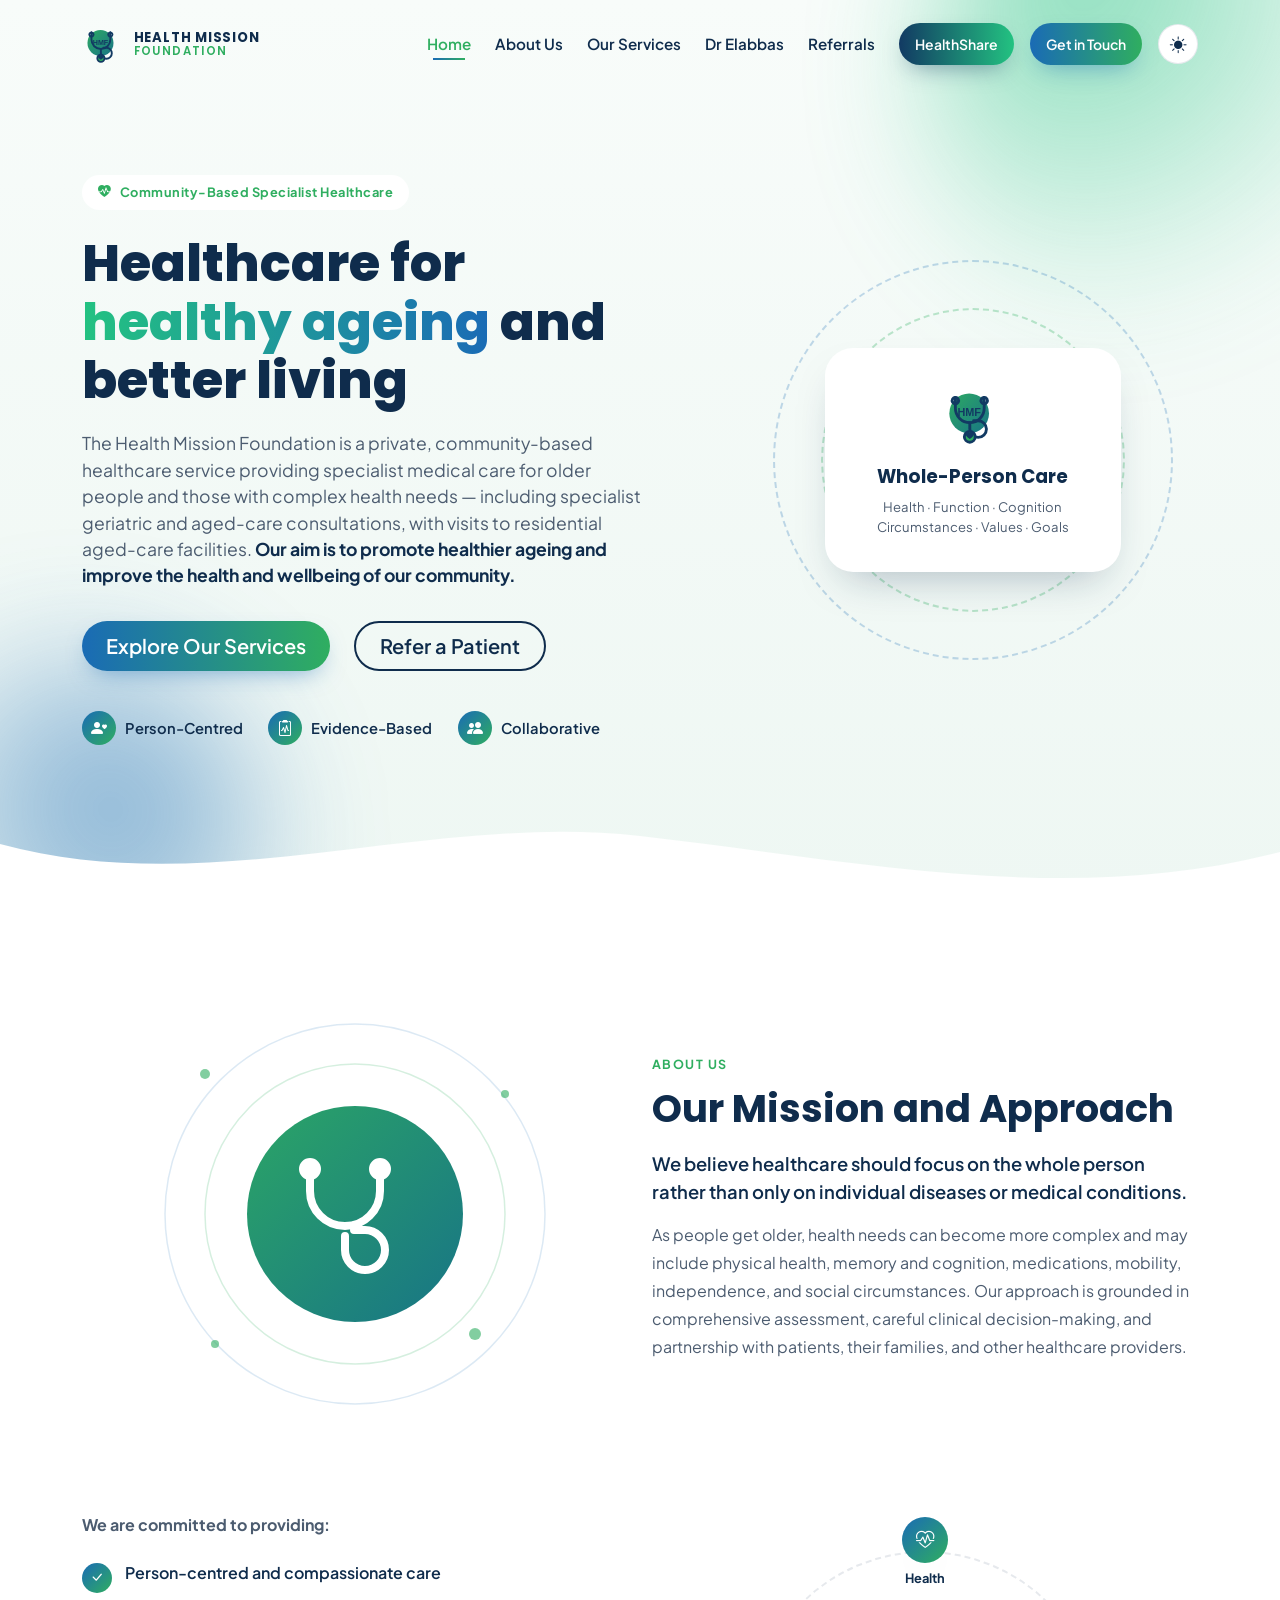
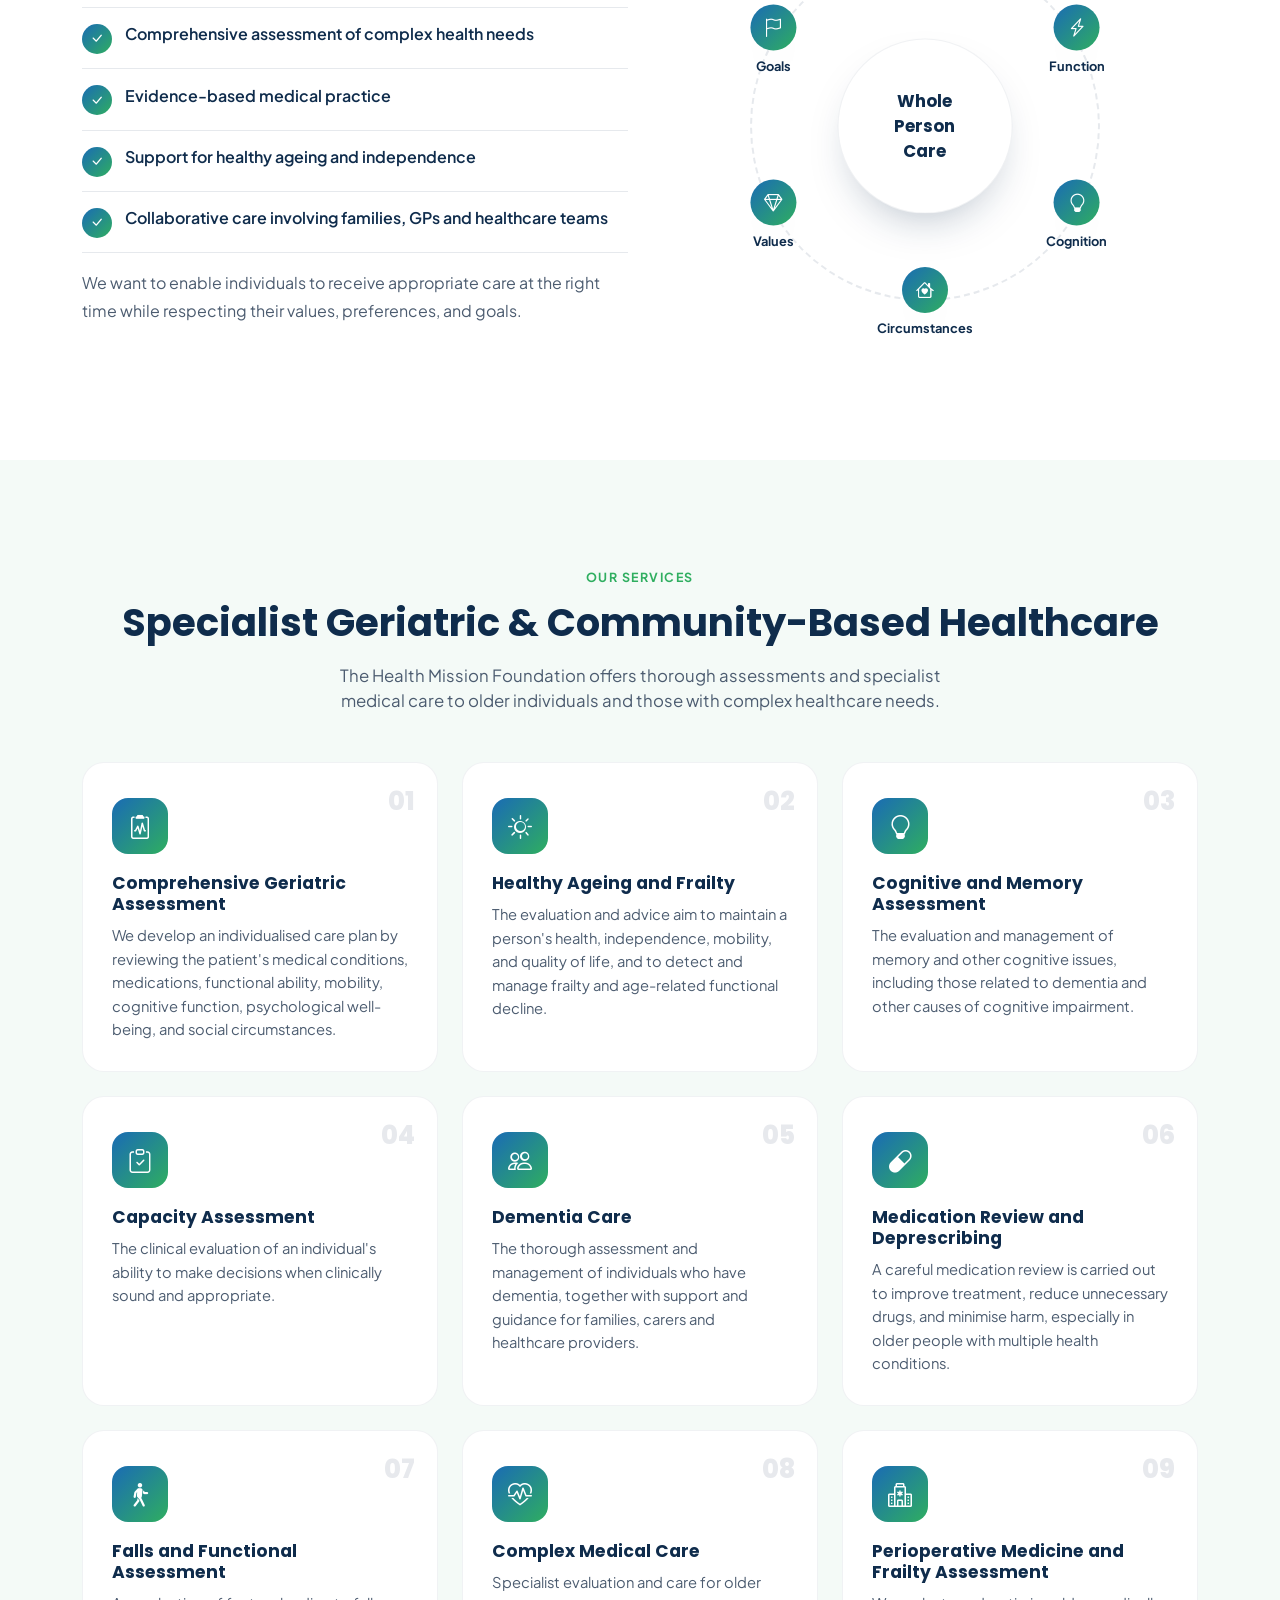
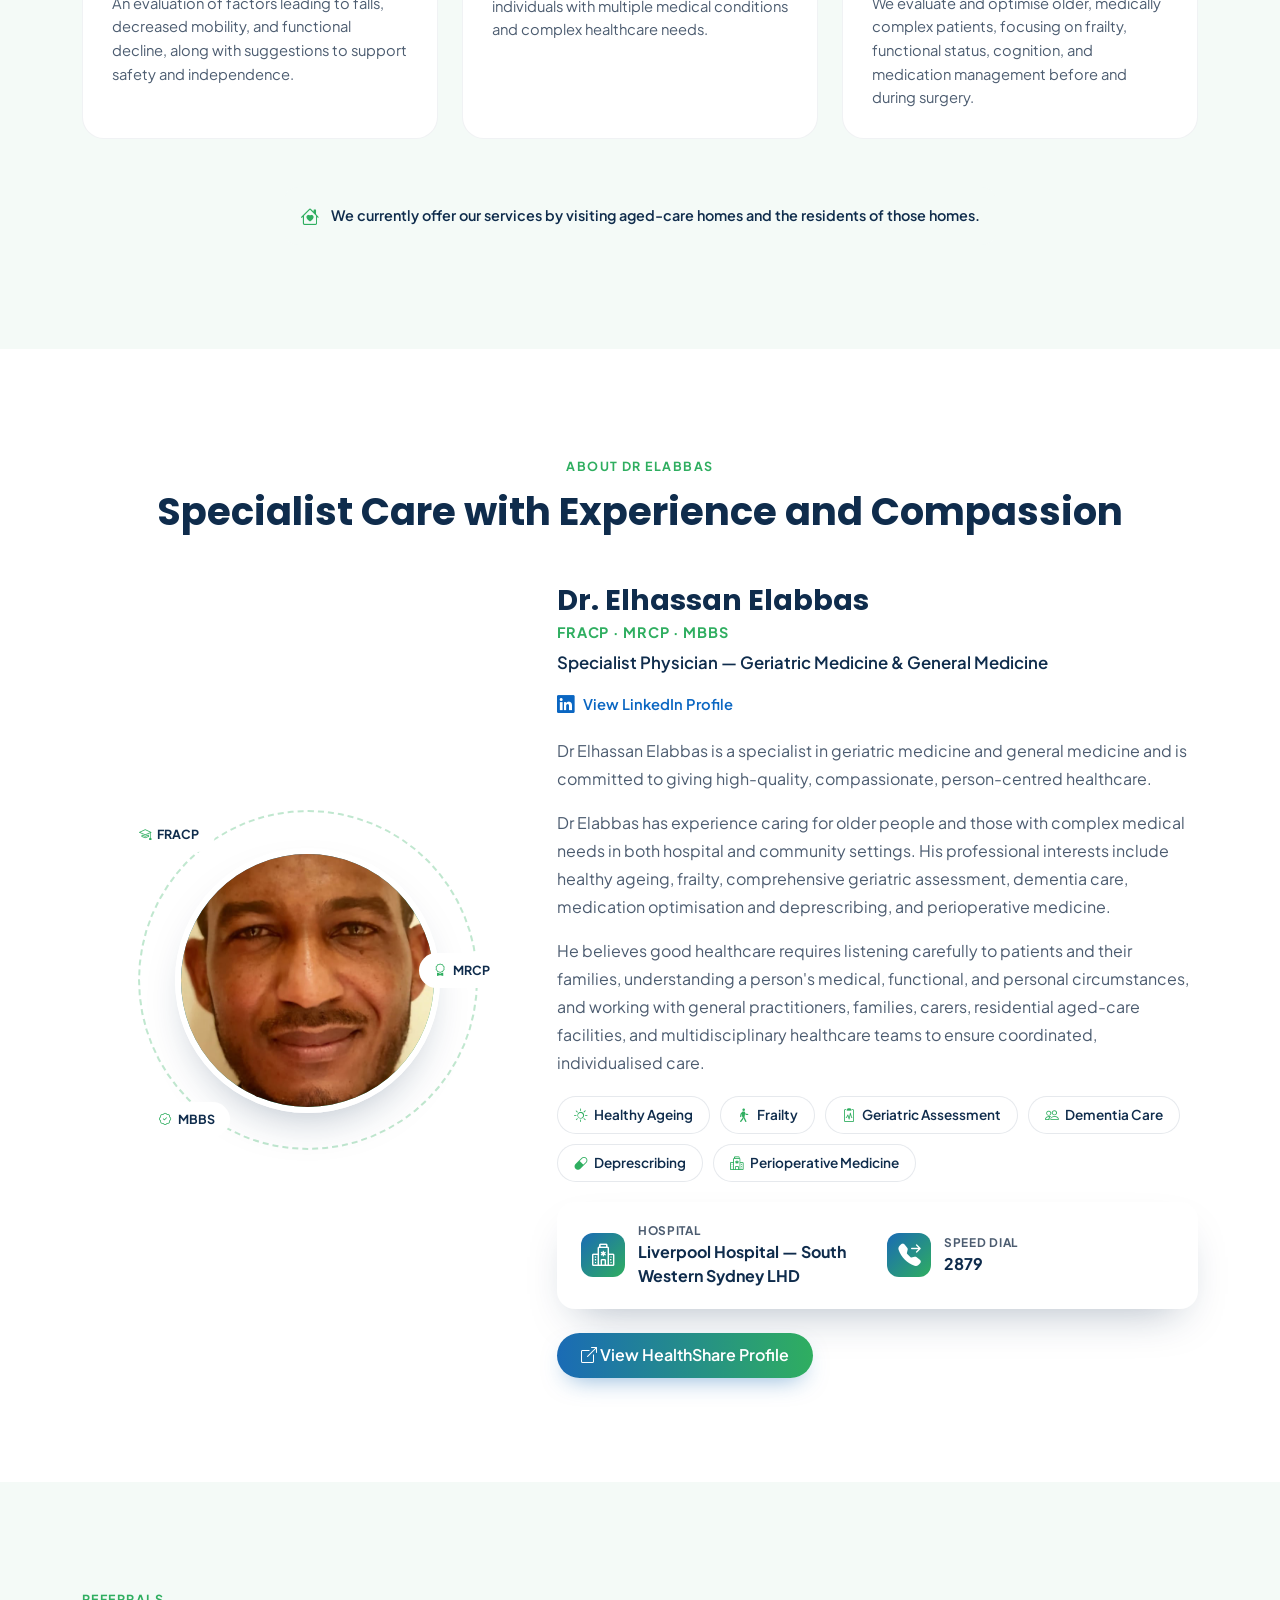
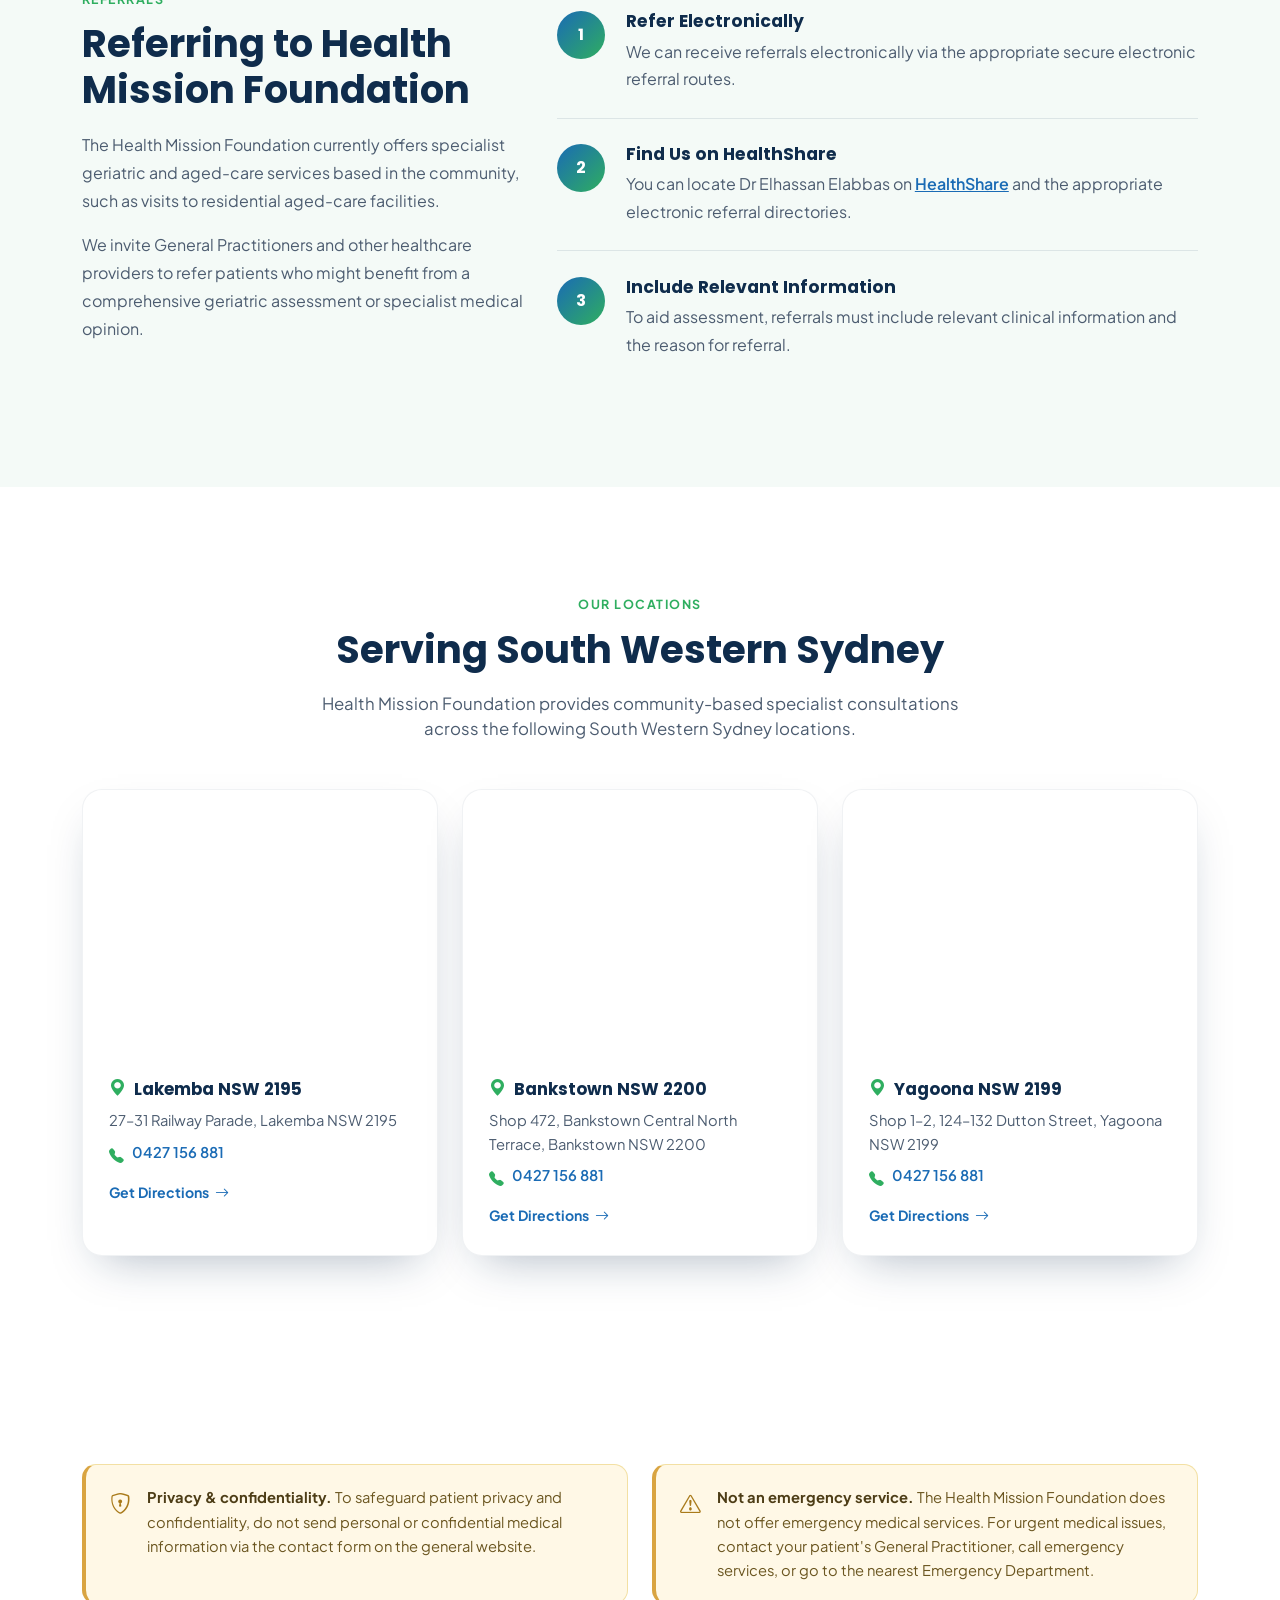
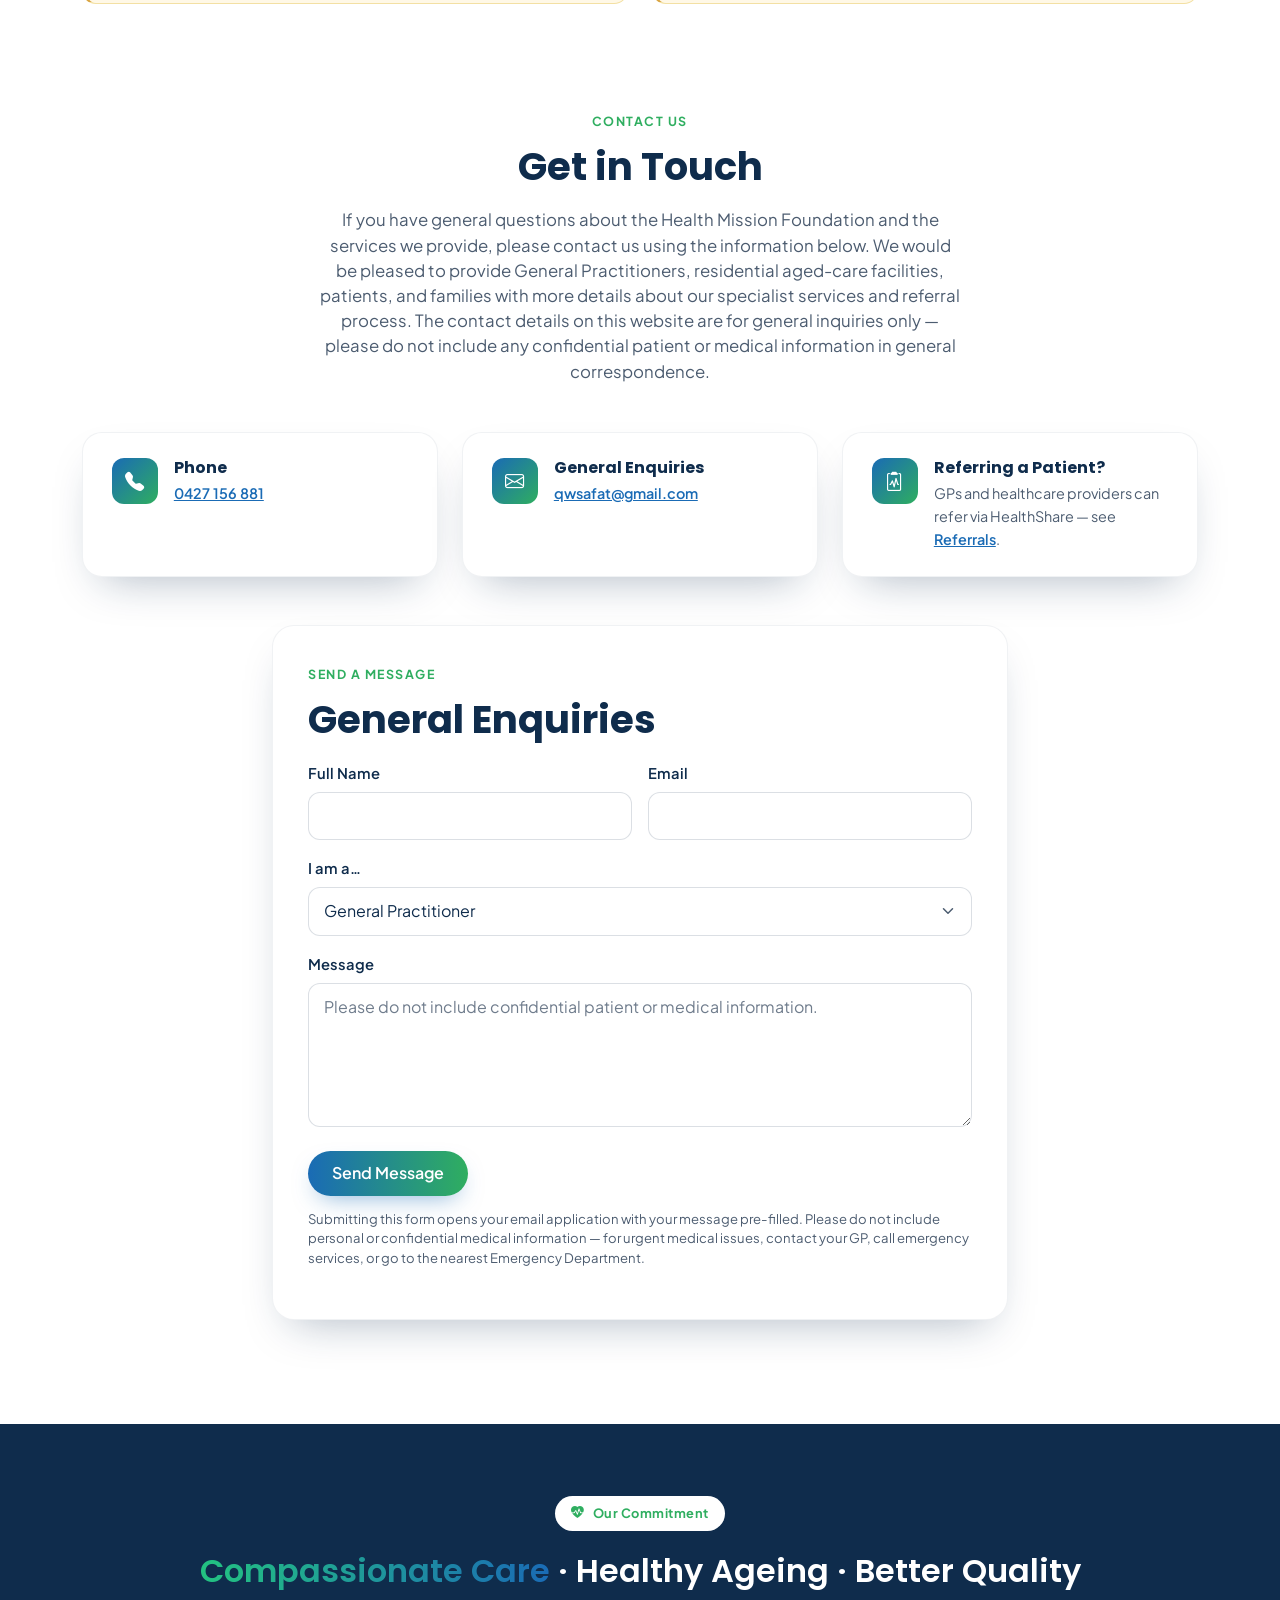
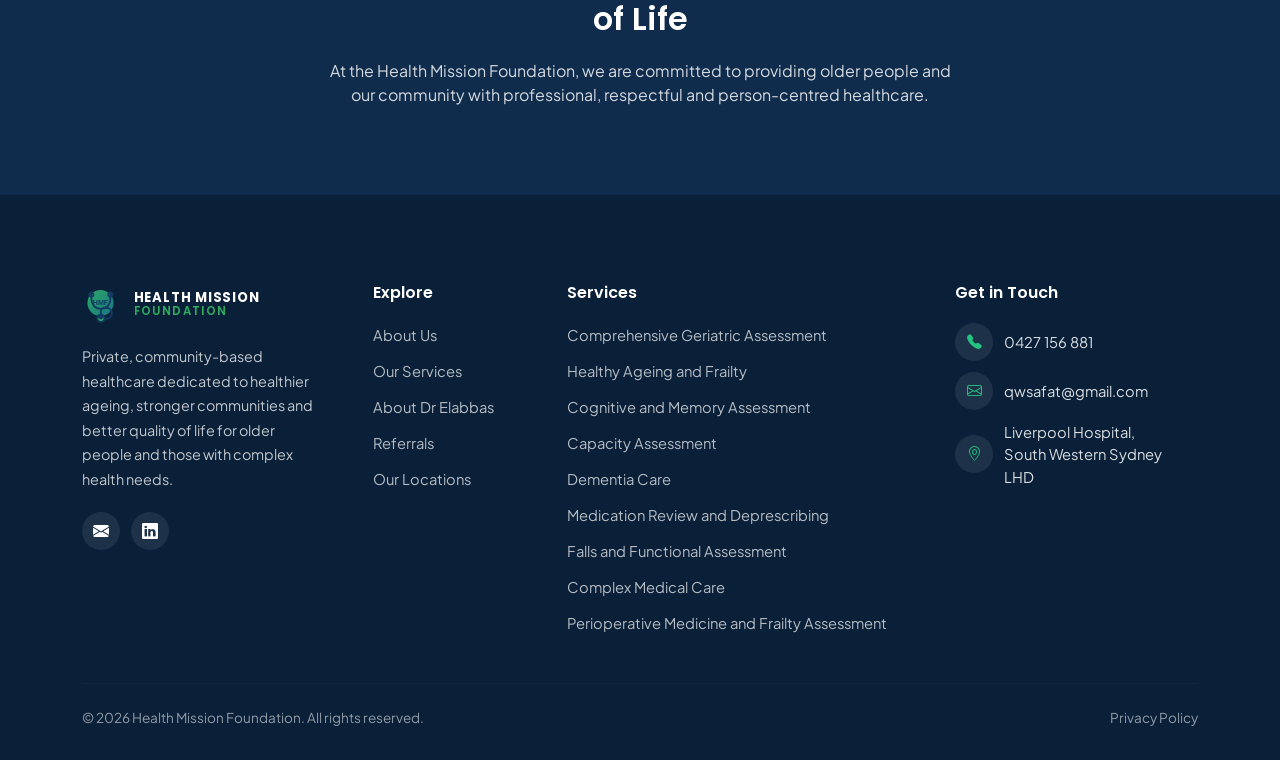
==== commit 3cecae7a: "Revert hero to original light design, add site-wide dark mode The hero now defaults to the original " ====
--- a/index.html
+++ b/index.html
@@ -3,6 +3,13 @@
 <head>
 <meta charset="UTF-8">
 <meta name="viewport" content="width=device-width, initial-scale=1.0">
+<script>
+  (function () {
+    var stored = localStorage.getItem('hmf-theme');
+    var theme = stored || (window.matchMedia('(prefers-color-scheme: dark)').matches ? 'dark' : 'light');
+    document.documentElement.setAttribute('data-theme', theme);
+  })();
+</script>
 <title>Health Mission Foundation | Geriatric &amp; Aged-Care Specialist, South Western Sydney</title>
 <meta name="description" content="Private, community-based specialist geriatric and general medicine care in South Western Sydney NSW. Comprehensive geriatric assessment, dementia care, falls &amp; frailty assessment, and more.">
 <meta name="robots" content="index, follow">
@@ -129,6 +136,12 @@
         <li class="nav-item ms-lg-2">
           <a class="btn hmf-btn-primary btn-sm px-3" href="index.html#contact">Get in Touch</a>
         </li>
+        <li class="nav-item ms-lg-2 mt-3 mt-lg-0">
+          <button type="button" class="hmf-theme-toggle" id="hmfThemeToggle" aria-pressed="false" aria-label="Switch to dark mode">
+            <i class="bi bi-sun-fill" aria-hidden="true"></i>
+            <i class="bi bi-moon-stars" aria-hidden="true"></i>
+          </button>
+        </li>
       </ul>
     </div>
   </div>
@@ -136,6 +149,8 @@
 
 <!-- ============ HOME / HERO ============ -->
 <header class="hmf-hero" id="top">
+  <div class="hmf-hero-blob hmf-blob-1"></div>
+  <div class="hmf-hero-blob hmf-blob-2"></div>
   <svg class="hmf-heartbeat" viewBox="0 0 800 120" preserveAspectRatio="none" aria-hidden="true">
     <path id="hmfHeartbeatPath" d="M0,60 L140,60 L165,20 L190,100 L215,60 L250,60 L270,40 L290,60 L800,60" />
   </svg>
@@ -160,7 +175,7 @@
         </p>
         <div class="d-flex flex-wrap align-items-center gap-4 reveal-up delay-3">
           <a href="index.html#services" class="btn hmf-btn-primary btn-lg px-4">Explore Our Services</a>
-          <a href="index.html#referrals" class="hmf-text-link">Refer a Patient <i class="bi bi-arrow-right"></i></a>
+          <a href="index.html#referrals" class="btn hmf-btn-outline btn-lg px-4">Refer a Patient</a>
         </div>
 
         <div class="hmf-value-strip reveal-up delay-4">
--- a/css/style.css
+++ b/css/style.css
@@ -13,15 +13,65 @@
   --hmf-text-soft: #4c5c70;
   --hmf-gradient: linear-gradient(135deg, var(--hmf-navy) 0%, var(--hmf-blue) 55%, var(--hmf-green) 100%);
   --hmf-shadow: 0 20px 45px -20px rgba(15, 44, 76, 0.35);
+
+  /* Theme-aware surface tokens (redefined under [data-theme="dark"] below) */
+  --hmf-page-bg: #ffffff;
+  --hmf-surface: #ffffff;
+  --hmf-surface-alt: var(--hmf-bg-soft);
+  --hmf-heading: var(--hmf-navy);
+  --hmf-body-copy: var(--hmf-text-soft);
+  --hmf-link: var(--hmf-blue);
+  --hmf-border-soft: rgba(15, 44, 76, .06);
+  --hmf-border-soft-2: rgba(15, 44, 76, .1);
+  --hmf-navbar-bg: rgba(255, 255, 255, .9);
+  --hmf-navbar-mobile-bg: rgba(255, 255, 255, .97);
+  --hmf-input-bg: #ffffff;
+  --hmf-input-border: rgba(15, 44, 76, .15);
+  --hmf-hero-bg: linear-gradient(180deg, #f8fcfa 0%, #eef7f3 100%);
+  --hmf-page-header-bg: linear-gradient(180deg, #f8fcfa 0%, #eef7f3 100%);
+  --hmf-notice-bg: #fff8e6;
+  --hmf-notice-border: #f3e0a3;
+  --hmf-notice-text: #6b5620;
+  --hmf-notice-strong: #4d3d16;
+  --hmf-heartbeat-stroke: rgba(18, 58, 99, .55);
+  --hmf-hero-ring: rgba(26, 107, 181, .25);
+  --hmf-hero-ring-2: rgba(47, 174, 96, .3);
+  --hmf-toggler-icon: url("data:image/svg+xml,%3csvg xmlns='http://www.w3.org/2000/svg' viewBox='0 0 30 30'%3e%3cpath stroke='rgba(18,58,99,0.85)' stroke-linecap='round' stroke-miterlimit='10' stroke-width='2' d='M4 7h22M4 15h22M4 23h22'/%3e%3c/svg%3e");
+}
+
+:root[data-theme="dark"] {
+  --hmf-page-bg: #0a1826;
+  --hmf-surface: #112238;
+  --hmf-surface-alt: #0d1d30;
+  --hmf-heading: #eef3f7;
+  --hmf-body-copy: #a7b8c9;
+  --hmf-link: #6ab6f0;
+  --hmf-border-soft: rgba(255, 255, 255, .08);
+  --hmf-border-soft-2: rgba(255, 255, 255, .12);
+  --hmf-navbar-bg: rgba(10, 24, 38, .85);
+  --hmf-navbar-mobile-bg: rgba(10, 24, 38, .97);
+  --hmf-input-bg: #0d1d30;
+  --hmf-input-border: rgba(255, 255, 255, .18);
+  --hmf-hero-bg: var(--hmf-navy);
+  --hmf-page-header-bg: var(--hmf-navy);
+  --hmf-notice-bg: rgba(217, 164, 65, .1);
+  --hmf-notice-border: rgba(217, 164, 65, .3);
+  --hmf-notice-text: #e8c988;
+  --hmf-notice-strong: #f5dba8;
+  --hmf-heartbeat-stroke: rgba(255, 255, 255, .6);
+  --hmf-hero-ring: rgba(255, 255, 255, .3);
+  --hmf-hero-ring-2: rgba(47, 174, 96, .55);
+  --hmf-toggler-icon: url("data:image/svg+xml,%3csvg xmlns='http://www.w3.org/2000/svg' viewBox='0 0 30 30'%3e%3cpath stroke='rgba(238,243,247,0.9)' stroke-linecap='round' stroke-miterlimit='10' stroke-width='2' d='M4 7h22M4 15h22M4 23h22'/%3e%3c/svg%3e");
 }
 
 html { scroll-behavior: smooth; }
 
 body {
   font-family: 'Plus Jakarta Sans', system-ui, sans-serif;
-  color: var(--hmf-text);
-  background: #ffffff;
+  color: var(--hmf-body-copy);
+  background: var(--hmf-page-bg);
   overflow-x: hidden;
+  transition: background-color .3s ease, color .3s ease;
 }
 
 h1, h2, h3, h4, .hmf-brand-text {
@@ -29,6 +79,25 @@
 }
 
 a { text-decoration: none; }
+
+/* ---------- Focus states ---------- */
+a:focus-visible,
+button:focus-visible,
+.btn:focus-visible,
+input:focus-visible,
+select:focus-visible,
+textarea:focus-visible,
+[tabindex]:focus-visible {
+  outline: 2px solid var(--hmf-green);
+  outline-offset: 3px;
+  border-radius: 4px;
+}
+.hmf-hero :focus-visible,
+.hmf-cta-banner :focus-visible,
+.hmf-approach :focus-visible,
+.hmf-footer :focus-visible {
+  outline-color: #fff;
+}
 
 .hmf-text-gradient {
   background: linear-gradient(90deg, var(--hmf-green-2), var(--hmf-blue));
@@ -55,16 +124,16 @@
   color: #fff;
 }
 .hmf-btn-outline {
-  border: 2px solid var(--hmf-navy-2);
-  color: var(--hmf-navy-2);
+  border: 2px solid var(--hmf-heading);
+  color: var(--hmf-heading);
   font-weight: 600;
   border-radius: 50px;
   background: transparent;
   transition: all .25s ease;
 }
 .hmf-btn-outline:hover {
-  background: var(--hmf-navy-2);
-  color: #fff;
+  background: var(--hmf-heading);
+  color: var(--hmf-page-bg);
   transform: translateY(-3px);
 }
 .hmf-btn-light {
@@ -105,7 +174,7 @@
 }
 .hmf-navbar.scrolled {
   padding: 10px 0;
-  background: rgba(255,255,255,.9);
+  background: var(--hmf-navbar-bg);
   backdrop-filter: blur(12px);
   box-shadow: 0 8px 30px -15px rgba(15,44,76,.25);
 }
@@ -116,11 +185,11 @@
 }
 .hmf-brand-mark { width: 42px; height: 42px; }
 .hmf-brand-text { display: flex; flex-direction: column; line-height: 1.05; }
-.hmf-brand-line1 { font-weight: 700; font-size: .82rem; letter-spacing: .06em; color: var(--hmf-navy-2); }
+.hmf-brand-line1 { font-weight: 700; font-size: .82rem; letter-spacing: .06em; color: var(--hmf-heading); }
 .hmf-brand-line2 { font-weight: 600; font-size: .72rem; letter-spacing: .12em; color: var(--hmf-green); }
 
 .hmf-navbar .nav-link {
-  color: var(--hmf-navy-2);
+  color: var(--hmf-heading);
   font-weight: 600;
   font-size: .95rem;
   padding: .5rem .9rem;
@@ -140,11 +209,25 @@
 .hmf-navbar .nav-link.active { color: var(--hmf-green); }
 .hmf-navbar .nav-link.active::after { transform: scaleX(1); }
 
-/* Hero is a solid dark panel: keep nav text legible before the navbar picks up its scrolled (white) background */
-@media (min-width: 992px) {
-  .hmf-navbar:not(.scrolled) .nav-link:not(.active) { color: rgba(255, 255, 255, .92); }
-  .hmf-navbar:not(.scrolled) .hmf-brand-line1 { color: #fff; }
-}
+/* ---------- Theme toggle ---------- */
+.hmf-theme-toggle {
+  width: 40px;
+  height: 40px;
+  border-radius: 50%;
+  border: 1px solid var(--hmf-border-soft-2);
+  background: var(--hmf-surface);
+  color: var(--hmf-heading);
+  display: inline-flex;
+  align-items: center;
+  justify-content: center;
+  font-size: 1.05rem;
+  transition: transform .25s ease, background .25s ease, color .25s ease;
+  flex-shrink: 0;
+}
+.hmf-theme-toggle:hover { transform: translateY(-2px) rotate(15deg); }
+.hmf-theme-toggle .bi-moon-stars { display: none; }
+[data-theme="dark"] .hmf-theme-toggle .bi-sun-fill { display: none; }
+[data-theme="dark"] .hmf-theme-toggle .bi-moon-stars { display: inline-block; }
 
 /* ---------- Hero ---------- */
 .hmf-hero {
@@ -154,7 +237,8 @@
   align-items: center;
   padding-top: 140px;
   padding-bottom: 120px;
-  background: var(--hmf-navy);
+  background: var(--hmf-hero-bg);
+  transition: background .3s ease;
   overflow: hidden;
 }
 .hmf-hero-blob {
@@ -176,6 +260,7 @@
   background: radial-gradient(circle at 60% 40%, var(--hmf-blue), transparent 70%);
   animation-delay: 2s;
 }
+[data-theme="dark"] .hmf-hero-blob { display: none; }
 @keyframes hmfFloat {
   0%, 100% { transform: translateY(0) scale(1); }
   50% { transform: translateY(-25px) scale(1.05); }
@@ -189,10 +274,15 @@
   height: 90px;
   z-index: 0;
   opacity: .35;
+  pointer-events: none;
+}
+@media (max-width: 767.98px) {
+  /* The wide zigzag doesn't compress well into a narrow hero and crosses the headline text */
+  .hmf-heartbeat { display: none; }
 }
 .hmf-heartbeat path {
   fill: none;
-  stroke: rgba(255, 255, 255, .6);
+  stroke: var(--hmf-heartbeat-stroke);
   stroke-width: 2.5;
   stroke-linecap: round;
   stroke-linejoin: round;
@@ -226,42 +316,35 @@
 .hmf-hero-title {
   font-size: clamp(2.2rem, 4vw, 3.4rem);
   font-weight: 800;
-  color: #fff;
+  color: var(--hmf-heading);
   line-height: 1.15;
   margin-bottom: 1.25rem;
 }
 
 .hmf-highlight-mark {
+  background-image: linear-gradient(90deg, var(--hmf-green-2), var(--hmf-blue));
+  -webkit-background-clip: text;
+  background-clip: text;
+  color: transparent;
+}
+[data-theme="dark"] .hmf-highlight-mark {
   background-image: linear-gradient(rgba(47, 174, 96, .55), rgba(47, 174, 96, .55));
+  -webkit-background-clip: initial;
+  background-clip: initial;
   background-repeat: no-repeat;
   background-size: 100% 38%;
   background-position: 0 88%;
   padding: 0 .05em;
+  color: #fff;
 }
 
 .hmf-hero-sub {
   font-size: 1.1rem;
-  color: rgba(255, 255, 255, .78);
+  color: var(--hmf-body-copy);
   max-width: 560px;
   margin-bottom: 2rem;
 }
-.hmf-hero-sub strong { color: #fff; }
-
-.hmf-text-link {
-  display: inline-flex;
-  align-items: center;
-  gap: .5rem;
-  font-weight: 700;
-  color: #fff;
-  border-bottom: 2px solid rgba(255, 255, 255, .4);
-  padding-bottom: .2rem;
-  transition: border-color .2s ease, gap .2s ease;
-}
-.hmf-text-link:hover {
-  color: #fff;
-  border-color: var(--hmf-green-2);
-  gap: .7rem;
-}
+.hmf-hero-sub strong { color: var(--hmf-heading); }
 
 .hmf-value-strip {
   display: flex;
@@ -274,7 +357,7 @@
   align-items: center;
   gap: .55rem;
   font-weight: 600;
-  color: #fff;
+  color: var(--hmf-heading);
   font-size: .92rem;
 }
 .hmf-value-item i {
@@ -299,11 +382,11 @@
 }
 .hmf-orbit-ring {
   position: absolute;
-  border: 2px dashed rgba(255, 255, 255, .3);
+  border: 2px dashed var(--hmf-hero-ring);
   border-radius: 50%;
 }
 .hmf-ring-1 { inset: 0; animation: hmfSpin 40s linear infinite; }
-.hmf-ring-2 { inset: 12%; border-color: rgba(47, 174, 96, .55); animation: hmfSpin 30s linear infinite reverse; }
+.hmf-ring-2 { inset: 12%; border-color: var(--hmf-hero-ring-2); animation: hmfSpin 30s linear infinite reverse; }
 @keyframes hmfSpin { from { transform: rotate(0deg);} to { transform: rotate(360deg);} }
 
 .hmf-hero-card {
@@ -334,21 +417,22 @@
   position: relative;
   padding-top: 150px;
   padding-bottom: 4.5rem;
-  background: linear-gradient(180deg, #f8fcfa 0%, #eef7f3 100%);
+  background: var(--hmf-page-header-bg);
+  transition: background .3s ease;
   overflow: hidden;
 }
 .hmf-page-header .container { position: relative; z-index: 1; }
 .hmf-breadcrumb {
   font-size: .85rem;
   font-weight: 600;
-  color: var(--hmf-text-soft);
+  color: var(--hmf-body-copy);
   margin-bottom: .9rem;
 }
-.hmf-breadcrumb a { color: var(--hmf-blue); }
+.hmf-breadcrumb a { color: var(--hmf-link); }
 .hmf-breadcrumb a:hover { text-decoration: underline; }
 .hmf-page-header .hmf-h2 { margin-bottom: 0; }
 .hmf-page-header-sub {
-  color: var(--hmf-text-soft);
+  color: var(--hmf-body-copy);
   max-width: 680px;
   margin-top: 1rem;
   font-size: 1.05rem;
@@ -356,7 +440,7 @@
 
 /* ---------- Section basics ---------- */
 .hmf-section { padding: 6.5rem 0; }
-.hmf-section-alt { background: var(--hmf-bg-soft); }
+.hmf-section-alt { background: var(--hmf-surface-alt); }
 
 .hmf-kicker {
   display: inline-block;
@@ -371,13 +455,13 @@
 
 .hmf-h2 {
   font-weight: 700;
-  color: var(--hmf-navy);
+  color: var(--hmf-heading);
   font-size: clamp(1.7rem, 3vw, 2.4rem);
   margin-bottom: 1.1rem;
 }
 
 .hmf-section-sub {
-  color: var(--hmf-text-soft);
+  color: var(--hmf-body-copy);
   max-width: 640px;
   font-size: 1.05rem;
 }
@@ -385,10 +469,10 @@
 .hmf-lead-text {
   font-size: 1.15rem;
   font-weight: 600;
-  color: var(--hmf-navy-2);
+  color: var(--hmf-heading);
   margin-bottom: 1rem;
 }
-.hmf-body-text { color: var(--hmf-text-soft); margin-bottom: 1rem; line-height: 1.75; }
+.hmf-body-text { color: var(--hmf-body-copy); margin-bottom: 1rem; line-height: 1.75; }
 .hmf-body-text-light { color: rgba(255,255,255,.82); }
 
 /* About graphic */
@@ -396,17 +480,19 @@
 .hmf-og-ring { fill: none; stroke: rgba(26,107,181,.15); stroke-width: 1.5; }
 .hmf-og-ring-2 { stroke: rgba(47,174,96,.2); }
 .hmf-og-dots circle { fill: var(--hmf-green); opacity: .6; }
+[data-theme="dark"] .hmf-og-ring { stroke: rgba(106,182,240,.3); }
+[data-theme="dark"] .hmf-og-ring-2 { stroke: rgba(47,174,96,.4); }
 
 .hmf-mini-card {
   display: flex;
   align-items: center;
   gap: .7rem;
-  background: var(--hmf-bg-soft);
+  background: var(--hmf-surface-alt);
   border-radius: 14px;
   padding: .9rem 1rem;
   font-weight: 600;
   font-size: .9rem;
-  color: var(--hmf-navy-2);
+  color: var(--hmf-heading);
   height: 100%;
 }
 .hmf-mini-card i { color: var(--hmf-green); font-size: 1.2rem; }
@@ -414,12 +500,12 @@
 /* ---------- Services ---------- */
 .hmf-service-card {
   position: relative;
-  background: #fff;
+  background: var(--hmf-surface);
   border-radius: 22px;
   padding: 2.2rem 1.8rem 1.8rem;
   height: 100%;
-  border: 1px solid rgba(15,44,76,.06);
-  transition: transform .3s ease, box-shadow .3s ease, border-color .3s ease;
+  border: 1px solid var(--hmf-border-soft);
+  transition: transform .3s ease, box-shadow .3s ease, border-color .3s ease, background .3s ease;
   overflow: hidden;
 }
 .hmf-service-card::before {
@@ -443,7 +529,7 @@
   font-family: 'Poppins', sans-serif;
   font-weight: 800;
   font-size: 1.6rem;
-  color: rgba(15,44,76,.08);
+  color: var(--hmf-border-soft-2);
 }
 .hmf-service-icon {
   width: 56px; height: 56px;
@@ -460,14 +546,14 @@
   font-family: 'Poppins', sans-serif;
   font-size: 1.08rem;
   font-weight: 700;
-  color: var(--hmf-navy);
+  color: var(--hmf-heading);
   margin-bottom: .6rem;
   position: relative;
   z-index: 1;
 }
 .hmf-service-card p {
   font-size: .92rem;
-  color: var(--hmf-text-soft);
+  color: var(--hmf-body-copy);
   margin: 0;
   position: relative;
   z-index: 1;
@@ -505,7 +591,7 @@
   background: linear-gradient(135deg, var(--hmf-blue), var(--hmf-green));
   color: #fff;
   font-size: 5rem;
-  border: 6px solid #fff;
+  border: 6px solid var(--hmf-page-bg);
   box-shadow: var(--hmf-shadow);
 }
 .hmf-doctor-portrait-badge img {
@@ -516,12 +602,12 @@
 }
 .hmf-doctor-portrait-chip {
   position: absolute;
-  background: #fff;
+  background: var(--hmf-surface);
   border-radius: 50px;
   padding: .5rem .95rem;
   font-size: .78rem;
   font-weight: 700;
-  color: var(--hmf-navy-2);
+  color: var(--hmf-heading);
   box-shadow: var(--hmf-shadow);
   display: flex;
   align-items: center;
@@ -537,7 +623,7 @@
 .hmf-doctor-name {
   font-family: 'Poppins', sans-serif;
   font-weight: 700;
-  color: var(--hmf-navy);
+  color: var(--hmf-heading);
   font-size: clamp(1.4rem, 2.4vw, 1.8rem);
   margin-bottom: .3rem;
 }
@@ -550,7 +636,7 @@
   margin-bottom: .4rem;
 }
 .hmf-doctor-role-line {
-  color: var(--hmf-navy-2);
+  color: var(--hmf-heading);
   font-weight: 600;
   font-size: 1.05rem;
   margin-bottom: 1rem;
@@ -578,13 +664,13 @@
   display: inline-flex;
   align-items: center;
   gap: .4rem;
-  background: #fff;
-  border: 1px solid rgba(15,44,76,.08);
+  background: var(--hmf-surface);
+  border: 1px solid var(--hmf-border-soft-2);
   border-radius: 50px;
   padding: .5rem 1rem;
   font-size: .85rem;
   font-weight: 600;
-  color: var(--hmf-navy-2);
+  color: var(--hmf-heading);
 }
 .hmf-doctor-tag i { color: var(--hmf-green); }
 
@@ -592,7 +678,7 @@
   display: flex;
   flex-wrap: wrap;
   gap: 1.2rem;
-  background: #fff;
+  background: var(--hmf-surface);
   border-radius: 18px;
   padding: 1.3rem 1.5rem;
   box-shadow: var(--hmf-shadow);
@@ -617,13 +703,13 @@
   font-size: .74rem;
   text-transform: uppercase;
   letter-spacing: .06em;
-  color: var(--hmf-text-soft);
+  color: var(--hmf-body-copy);
   font-weight: 700;
 }
 .hmf-doctor-contact-item .value {
   display: block;
   font-weight: 700;
-  color: var(--hmf-navy);
+  color: var(--hmf-heading);
   font-size: 1rem;
 }
 
@@ -652,12 +738,13 @@
   max-width: 460px;
   aspect-ratio: 1 / 1;
   margin: 0 auto;
+  --orbit-radius: 175px;
 }
 .hmf-orbit-wrap::before {
   content: "";
   position: absolute;
   inset: 12%;
-  border: 2px dashed rgba(255,255,255,.25);
+  border: 2px dashed var(--hmf-border-soft-2);
   border-radius: 50%;
 }
 .hmf-orbit-center {
@@ -666,14 +753,15 @@
   transform: translate(-50%, -50%);
   width: 38%; height: 38%;
   border-radius: 50%;
-  background: #fff;
-  color: var(--hmf-navy-2);
+  background: var(--hmf-surface);
+  color: var(--hmf-heading);
   display: flex; align-items: center; justify-content: center;
   text-align: center;
   font-family: 'Poppins', sans-serif;
   font-weight: 700;
   font-size: clamp(.85rem, 1.6vw, 1.05rem);
-  box-shadow: 0 25px 50px -20px rgba(0,0,0,.4);
+  box-shadow: var(--hmf-shadow);
+  border: 1px solid var(--hmf-border-soft);
   z-index: 3;
 }
 .hmf-orbit-item {
@@ -683,22 +771,22 @@
   width: 108px;
   margin-left: -54px;
   margin-top: -34px;
-  transform: rotate(var(--angle)) translate(0, -44%) rotate(calc(-1 * var(--angle)));
+  transform: rotate(var(--angle)) translateY(calc(-1 * var(--orbit-radius))) rotate(calc(-1 * var(--angle)));
   display: flex;
   flex-direction: column;
   align-items: center;
   gap: .35rem;
-  color: #fff;
+  color: var(--hmf-heading);
   z-index: 2;
 }
 .hmf-orbit-item i {
   width: 46px; height: 46px;
   border-radius: 50%;
-  background: rgba(255,255,255,.14);
-  border: 1px solid rgba(255,255,255,.35);
+  background: linear-gradient(135deg, var(--hmf-blue), var(--hmf-green));
+  color: #fff;
   display: flex; align-items: center; justify-content: center;
   font-size: 1.15rem;
-  backdrop-filter: blur(4px);
+  box-shadow: var(--hmf-shadow);
   transition: transform .25s ease, background .25s ease;
 }
 .hmf-orbit-item:hover i {
@@ -832,7 +920,7 @@
   display: flex;
   gap: 1.3rem;
   padding: 1.6rem 0;
-  border-bottom: 1px solid rgba(15,44,76,.08);
+  border-bottom: 1px solid var(--hmf-border-soft-2);
 }
 .hmf-referral-step:last-child { border-bottom: none; }
 .hmf-referral-step-num {
@@ -849,17 +937,17 @@
   font-family: 'Poppins', sans-serif;
   font-weight: 700;
   font-size: 1.08rem;
-  color: var(--hmf-navy);
+  color: var(--hmf-heading);
   margin-bottom: .35rem;
 }
-.hmf-referral-step-body p { color: var(--hmf-text-soft); margin: 0; line-height: 1.7; }
-.hmf-referral-step-body p a { color: var(--hmf-blue); font-weight: 600; text-decoration: underline; }
+.hmf-referral-step-body p { color: var(--hmf-body-copy); margin: 0; line-height: 1.7; }
+.hmf-referral-step-body p a { color: var(--hmf-link); font-weight: 600; text-decoration: underline; }
 
 .hmf-info-card {
-  background: #fff;
+  background: var(--hmf-surface);
   border-radius: 20px;
   padding: 1.8rem;
-  border: 1px solid rgba(15,44,76,.06);
+  border: 1px solid var(--hmf-border-soft);
   box-shadow: var(--hmf-shadow);
   height: 100%;
 }
@@ -876,18 +964,18 @@
   font-family: 'Poppins', sans-serif;
   font-weight: 700;
   font-size: 1.05rem;
-  color: var(--hmf-navy);
+  color: var(--hmf-heading);
   margin-bottom: .5rem;
 }
-.hmf-info-card p, .hmf-info-card ul { color: var(--hmf-text-soft); font-size: .93rem; line-height: 1.7; margin: 0; }
+.hmf-info-card p, .hmf-info-card ul { color: var(--hmf-body-copy); font-size: .93rem; line-height: 1.7; margin: 0; }
 .hmf-info-card ul { padding-left: 1.1rem; }
 
 /* ---------- Location cards ---------- */
 .hmf-location-card {
-  background: #fff;
+  background: var(--hmf-surface);
   border-radius: 20px;
   overflow: hidden;
-  border: 1px solid rgba(15,44,76,.06);
+  border: 1px solid var(--hmf-border-soft);
   box-shadow: var(--hmf-shadow);
   height: 100%;
   display: flex;
@@ -899,7 +987,7 @@
   font-family: 'Poppins', sans-serif;
   font-weight: 700;
   font-size: 1.05rem;
-  color: var(--hmf-navy);
+  color: var(--hmf-heading);
   margin-bottom: .6rem;
   display: flex;
   align-items: center;
@@ -907,7 +995,7 @@
 }
 .hmf-location-body h3 i { color: var(--hmf-green); }
 .hmf-location-body p {
-  color: var(--hmf-text-soft);
+  color: var(--hmf-body-copy);
   font-size: .92rem;
   line-height: 1.6;
   margin: 0 0 .5rem;
@@ -916,17 +1004,17 @@
   gap: .5rem;
 }
 .hmf-location-body p i { color: var(--hmf-green); margin-top: .2rem; flex: 0 0 auto; }
-.hmf-location-body p a { color: var(--hmf-blue); font-weight: 600; }
+.hmf-location-body p a { color: var(--hmf-link); font-weight: 600; }
 .hmf-location-link {
   display: inline-flex;
   align-items: center;
   gap: .4rem;
   font-weight: 700;
   font-size: .88rem;
-  color: var(--hmf-blue);
+  color: var(--hmf-link);
   margin-top: .4rem;
 }
-.hmf-location-link:hover { color: var(--hmf-navy-2); gap: .6rem; transition: gap .2s ease; }
+.hmf-location-link:hover { color: var(--hmf-heading); gap: .6rem; transition: gap .2s ease; }
 
 /* ---------- Mission checklist ---------- */
 .hmf-mission-item {
@@ -934,7 +1022,7 @@
   align-items: flex-start;
   gap: .8rem;
   padding: .9rem 0;
-  border-bottom: 1px solid rgba(15,44,76,.08);
+  border-bottom: 1px solid var(--hmf-border-soft-2);
 }
 .hmf-mission-item:last-child { border-bottom: none; }
 .hmf-mission-item i {
@@ -947,14 +1035,14 @@
   flex: 0 0 auto;
   margin-top: .1rem;
 }
-.hmf-mission-item span { font-weight: 600; color: var(--hmf-navy-2); }
+.hmf-mission-item span { font-weight: 600; color: var(--hmf-heading); }
 
 /* ---------- Notice / disclaimer cards ---------- */
 .hmf-notice-card {
   display: flex;
   gap: 1rem;
-  background: #fff8e6;
-  border: 1px solid #f3e0a3;
+  background: var(--hmf-notice-bg);
+  border: 1px solid var(--hmf-notice-border);
   border-left: 4px solid #d9a441;
   border-radius: 14px;
   padding: 1.3rem 1.5rem;
@@ -966,15 +1054,15 @@
   flex: 0 0 auto;
   margin-top: .1rem;
 }
-.hmf-notice-card p { color: #6b5620; font-size: .92rem; line-height: 1.65; margin: 0; }
-.hmf-notice-card strong { color: #4d3d16; }
+.hmf-notice-card p { color: var(--hmf-notice-text); font-size: .92rem; line-height: 1.65; margin: 0; }
+.hmf-notice-card strong { color: var(--hmf-notice-strong); }
 
 /* ---------- Contact page ---------- */
 .hmf-contact-card {
-  background: #fff;
+  background: var(--hmf-surface);
   border-radius: 20px;
   padding: 1.6rem 1.8rem;
-  border: 1px solid rgba(15,44,76,.06);
+  border: 1px solid var(--hmf-border-soft);
   box-shadow: var(--hmf-shadow);
   display: flex;
   align-items: flex-start;
@@ -990,36 +1078,50 @@
   font-size: 1.2rem;
   flex: 0 0 auto;
 }
-.hmf-contact-card h3 { font-family: 'Poppins', sans-serif; font-weight: 700; font-size: 1rem; color: var(--hmf-navy); margin-bottom: .25rem; }
-.hmf-contact-card p { color: var(--hmf-text-soft); font-size: .9rem; margin: 0; line-height: 1.6; }
-.hmf-contact-card p a { color: var(--hmf-blue); font-weight: 600; text-decoration: underline; }
+.hmf-contact-card h3 { font-family: 'Poppins', sans-serif; font-weight: 700; font-size: 1rem; color: var(--hmf-heading); margin-bottom: .25rem; }
+.hmf-contact-card p { color: var(--hmf-body-copy); font-size: .9rem; margin: 0; line-height: 1.6; }
+.hmf-contact-card p a { color: var(--hmf-link); font-weight: 600; text-decoration: underline; }
 
 .hmf-form-panel {
-  background: #fff;
+  background: var(--hmf-surface);
   border-radius: 22px;
   padding: 2.2rem;
-  border: 1px solid rgba(15,44,76,.06);
-  box-shadow: var(--hmf-shadow);
-}
-.hmf-form-panel .form-label { font-weight: 600; color: var(--hmf-navy-2); font-size: .92rem; }
+  border: 1px solid var(--hmf-border-soft);
+  box-shadow: var(--hmf-shadow);
+}
+.hmf-form-panel .form-label { font-weight: 600; color: var(--hmf-heading); font-size: .92rem; }
 .hmf-form-panel .form-control, .hmf-form-panel .form-select {
+  background: var(--hmf-input-bg);
+  color: var(--hmf-heading);
   border-radius: 12px;
-  border: 1px solid rgba(15,44,76,.15);
+  border: 1px solid var(--hmf-input-border);
   padding: .7rem .95rem;
 }
+.hmf-form-panel .form-control::placeholder { color: var(--hmf-body-copy); opacity: .8; }
+.hmf-form-panel .form-select {
+  background-image: url("data:image/svg+xml,%3csvg xmlns='http://www.w3.org/2000/svg' viewBox='0 0 16 16'%3e%3cpath fill='none' stroke='%234c5c70' stroke-linecap='round' stroke-linejoin='round' stroke-width='2' d='M2 5l6 6 6-6'/%3e%3c/svg%3e");
+  background-repeat: no-repeat;
+  background-position: right .95rem center;
+  background-size: 16px 12px;
+}
+[data-theme="dark"] .hmf-form-panel .form-select {
+  background-image: url("data:image/svg+xml,%3csvg xmlns='http://www.w3.org/2000/svg' viewBox='0 0 16 16'%3e%3cpath fill='none' stroke='%23a7b8c9' stroke-linecap='round' stroke-linejoin='round' stroke-width='2' d='M2 5l6 6 6-6'/%3e%3c/svg%3e");
+}
 .hmf-form-panel .form-control:focus, .hmf-form-panel .form-select:focus {
+  background: var(--hmf-input-bg);
+  color: var(--hmf-heading);
   border-color: var(--hmf-blue);
   box-shadow: 0 0 0 .2rem rgba(26,107,181,.15);
 }
-.hmf-form-note { font-size: .82rem; color: var(--hmf-text-soft); margin-top: .8rem; }
+.hmf-form-note { font-size: .82rem; color: var(--hmf-body-copy); margin-top: .8rem; }
 
 /* ---------- Policy / legal content ---------- */
 .hmf-policy-updated {
   display: inline-block;
   font-size: .85rem;
   font-weight: 600;
-  color: var(--hmf-text-soft);
-  background: var(--hmf-bg-soft);
+  color: var(--hmf-body-copy);
+  background: var(--hmf-surface-alt);
   border-radius: 50px;
   padding: .4rem 1rem;
   margin-bottom: 2rem;
@@ -1028,41 +1130,66 @@
   font-family: 'Poppins', sans-serif;
   font-weight: 700;
   font-size: 1.3rem;
-  color: var(--hmf-navy);
+  color: var(--hmf-heading);
   margin-top: 2.4rem;
   margin-bottom: .9rem;
 }
 .hmf-policy h2:first-child { margin-top: 0; }
-.hmf-policy p, .hmf-policy li { color: var(--hmf-text-soft); line-height: 1.8; }
+.hmf-policy p, .hmf-policy li { color: var(--hmf-body-copy); line-height: 1.8; }
 .hmf-policy ul { padding-left: 1.3rem; margin-bottom: 1rem; }
 .hmf-policy-disclaimer {
-  background: #fff8e6;
-  border: 1px solid #f3e0a3;
+  background: var(--hmf-notice-bg);
+  border: 1px solid var(--hmf-notice-border);
   border-radius: 14px;
   padding: 1.1rem 1.3rem;
   font-size: .88rem;
-  color: #6b5620;
+  color: var(--hmf-notice-text);
   margin-bottom: 2.5rem;
 }
 
 /* ---------- Responsive ---------- */
 @media (max-width: 991.98px) {
-  .hmf-navbar.scrolled, .hmf-navbar { background: rgba(255,255,255,.97); backdrop-filter: blur(10px); }
+  .hmf-navbar.scrolled, .hmf-navbar { background: var(--hmf-navbar-mobile-bg); backdrop-filter: blur(10px); }
+  .navbar-toggler-icon { background-image: var(--hmf-toggler-icon); }
   .navbar-collapse { padding: 1rem 0 .5rem; }
   .navbar-nav .nav-item { margin-bottom: .35rem; }
   .navbar-nav .nav-item:last-child { margin-bottom: 0; }
   .navbar-nav .nav-item .btn { width: 100%; }
   .hmf-hero { padding-top: 120px; text-align: left; }
   .hmf-page-header { padding-top: 120px; }
-  .hmf-orbit-wrap { max-width: 340px; }
+  .hmf-orbit-wrap { max-width: 340px; --orbit-radius: 128px; }
   .hmf-orbit-item { width: 88px; margin-left: -44px; margin-top: -28px; }
 }
 
 @media (max-width: 575.98px) {
   .hmf-hero-visual { max-width: 300px; }
   .hmf-doctor-portrait-chip { font-size: .68rem; padding: .45rem .8rem; }
-  .hmf-orbit-wrap { max-width: 300px; }
+  .hmf-orbit-wrap { max-width: 300px; --orbit-radius: 112px; }
   .hmf-orbit-center { font-size: .78rem; }
   .hmf-orbit-item span { font-size: .68rem; }
   .hmf-orbit-item i { width: 38px; height: 38px; font-size: .95rem; }
 }
+
+/* ---------- Reduced motion ---------- */
+@media (prefers-reduced-motion: reduce) {
+  html { scroll-behavior: auto; }
+  *, *::before, *::after {
+    animation-duration: .001ms !important;
+    animation-iteration-count: 1 !important;
+    transition-duration: .001ms !important;
+    scroll-behavior: auto !important;
+  }
+  .reveal-up {
+    opacity: 1;
+    transform: none;
+  }
+  .hmf-btn-primary:hover,
+  .hmf-btn-outline:hover,
+  .hmf-btn-light:hover,
+  .hmf-btn-healthshare:hover,
+  .hmf-service-card:hover,
+  .hmf-location-link:hover,
+  .hmf-footer-contact a:hover {
+    transform: none;
+  }
+}
